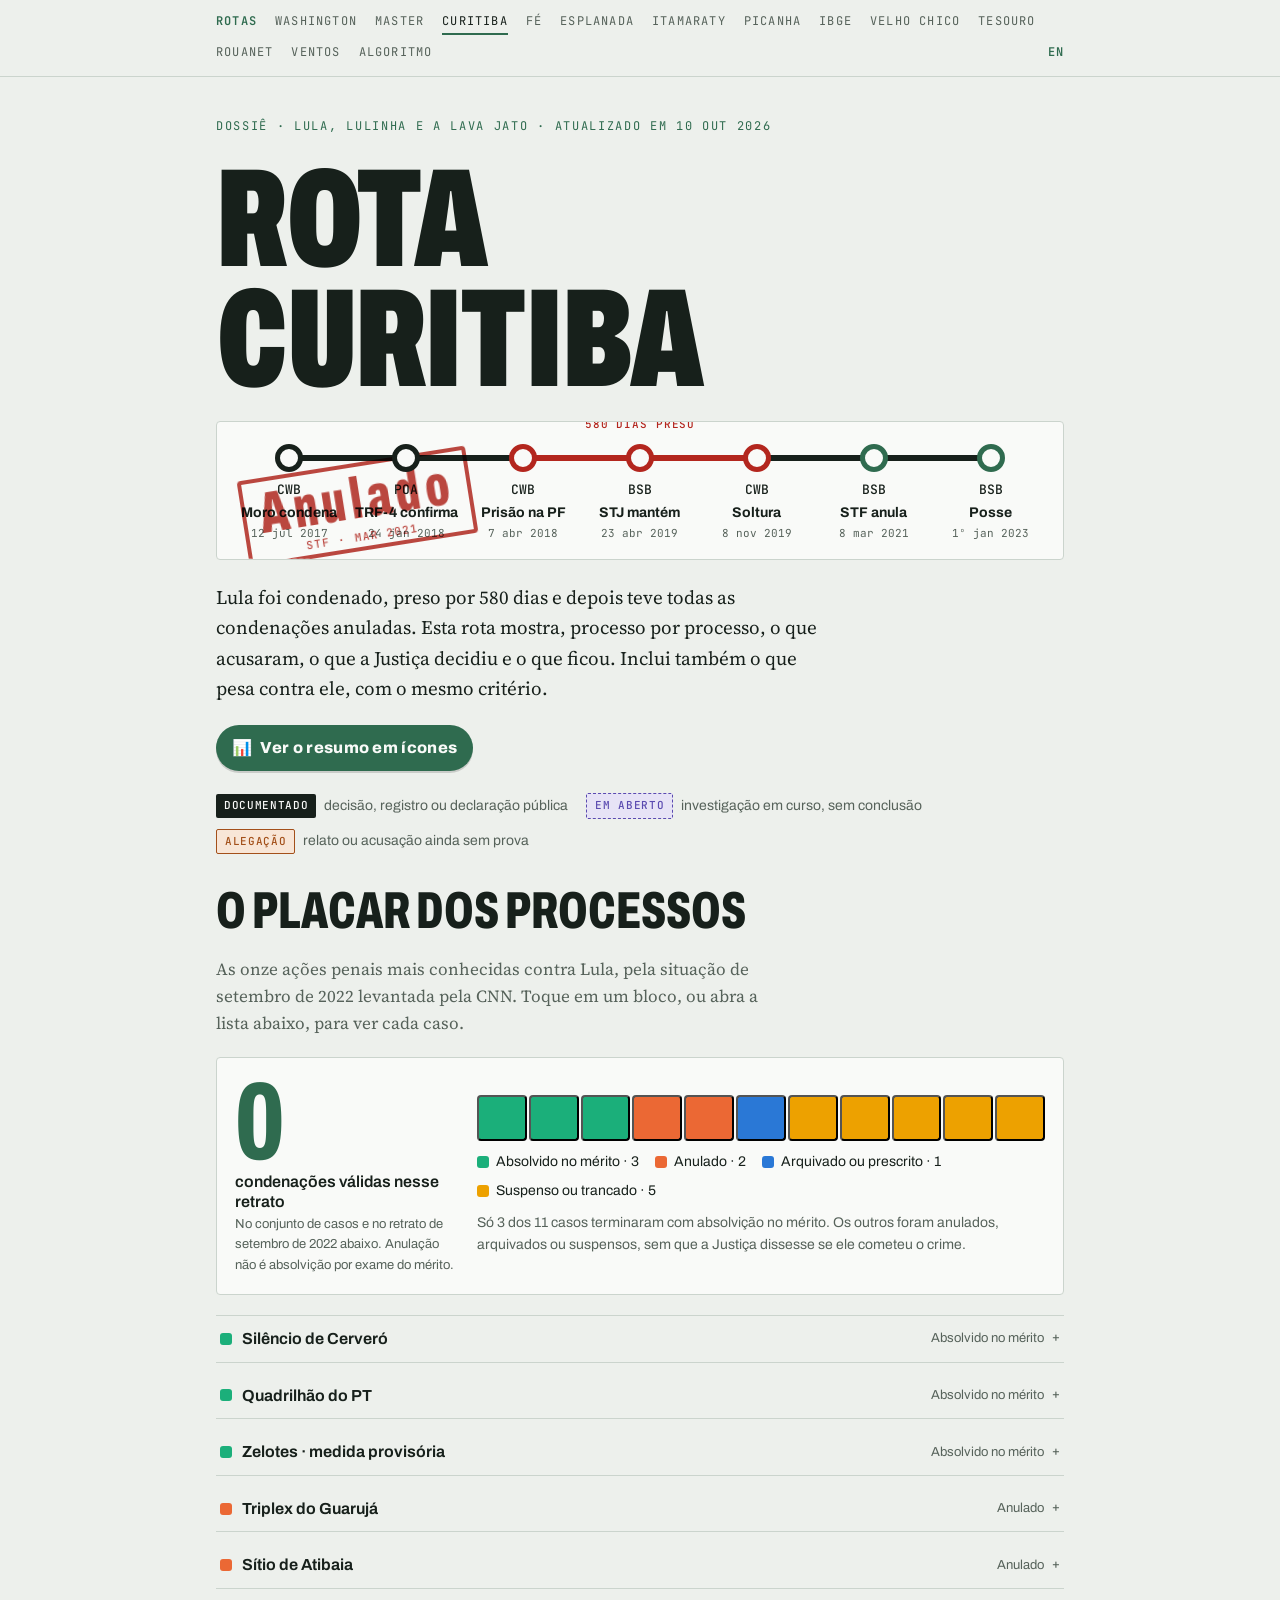
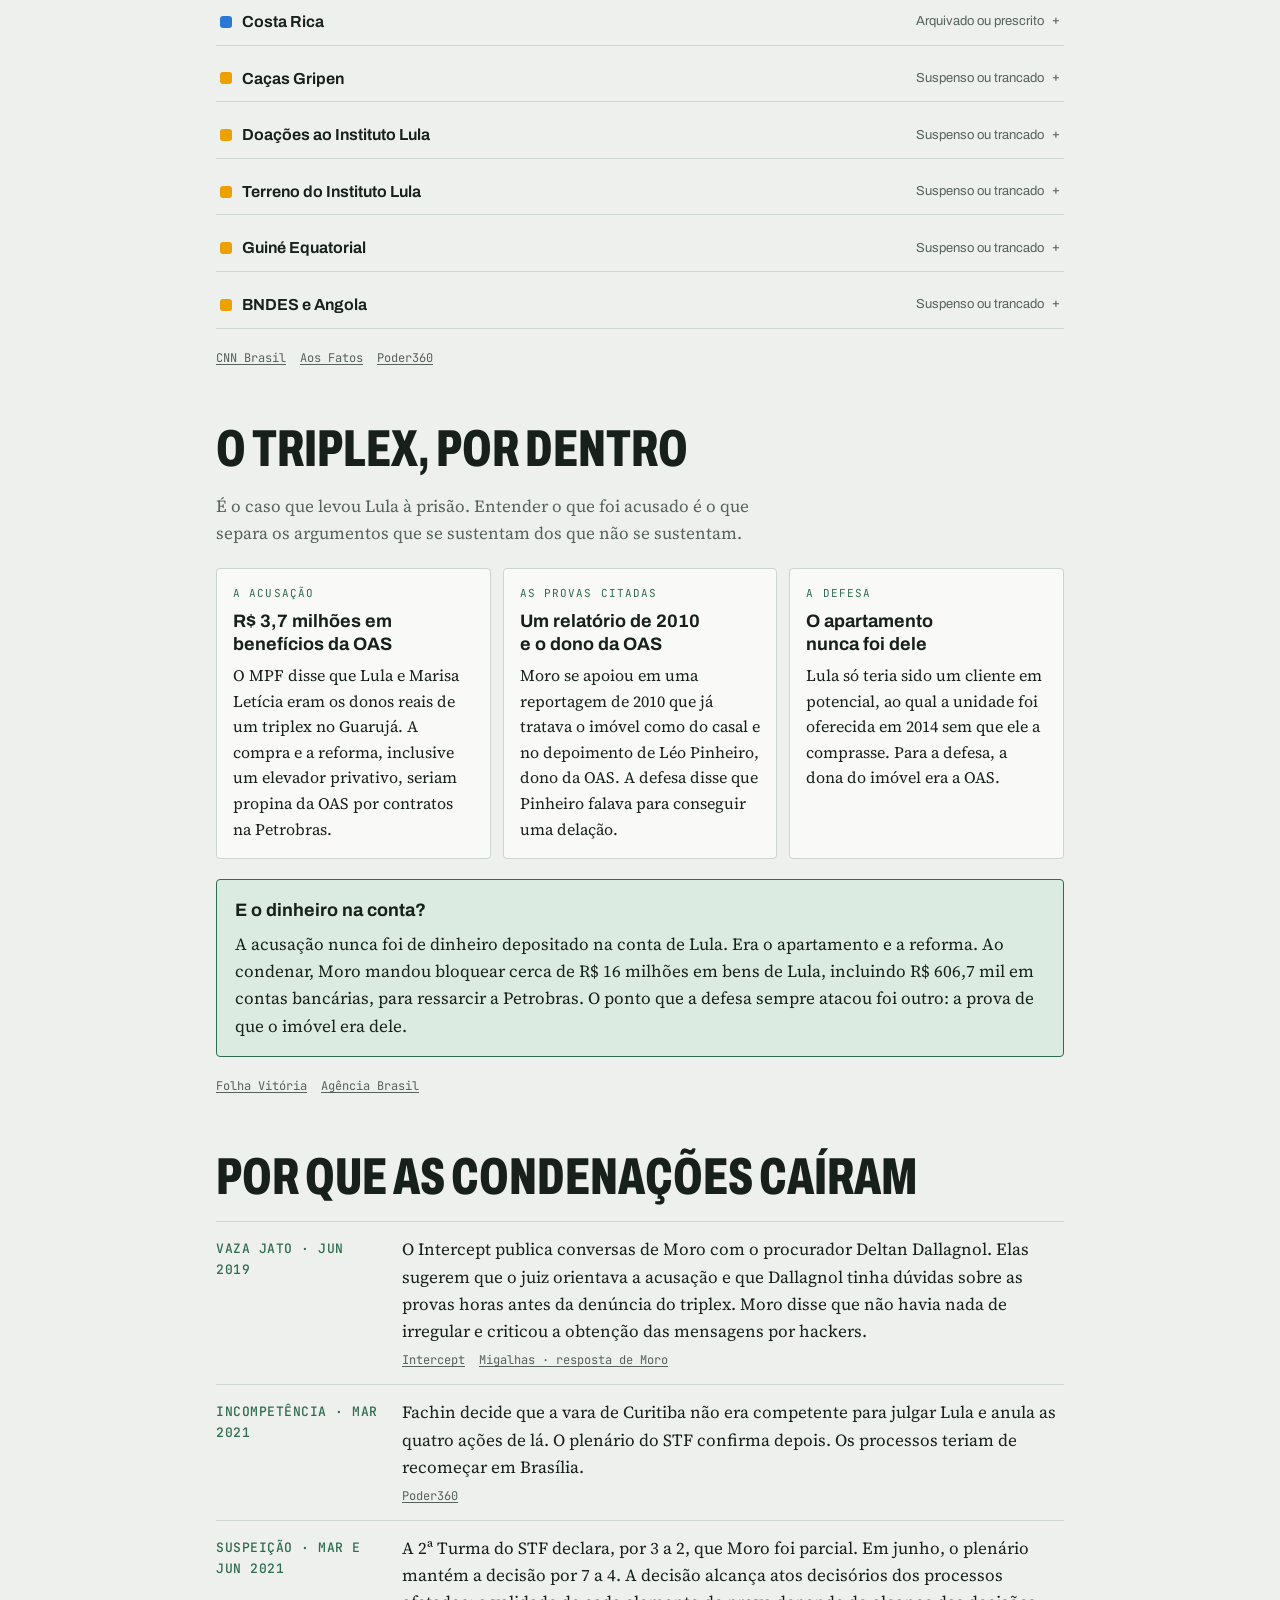
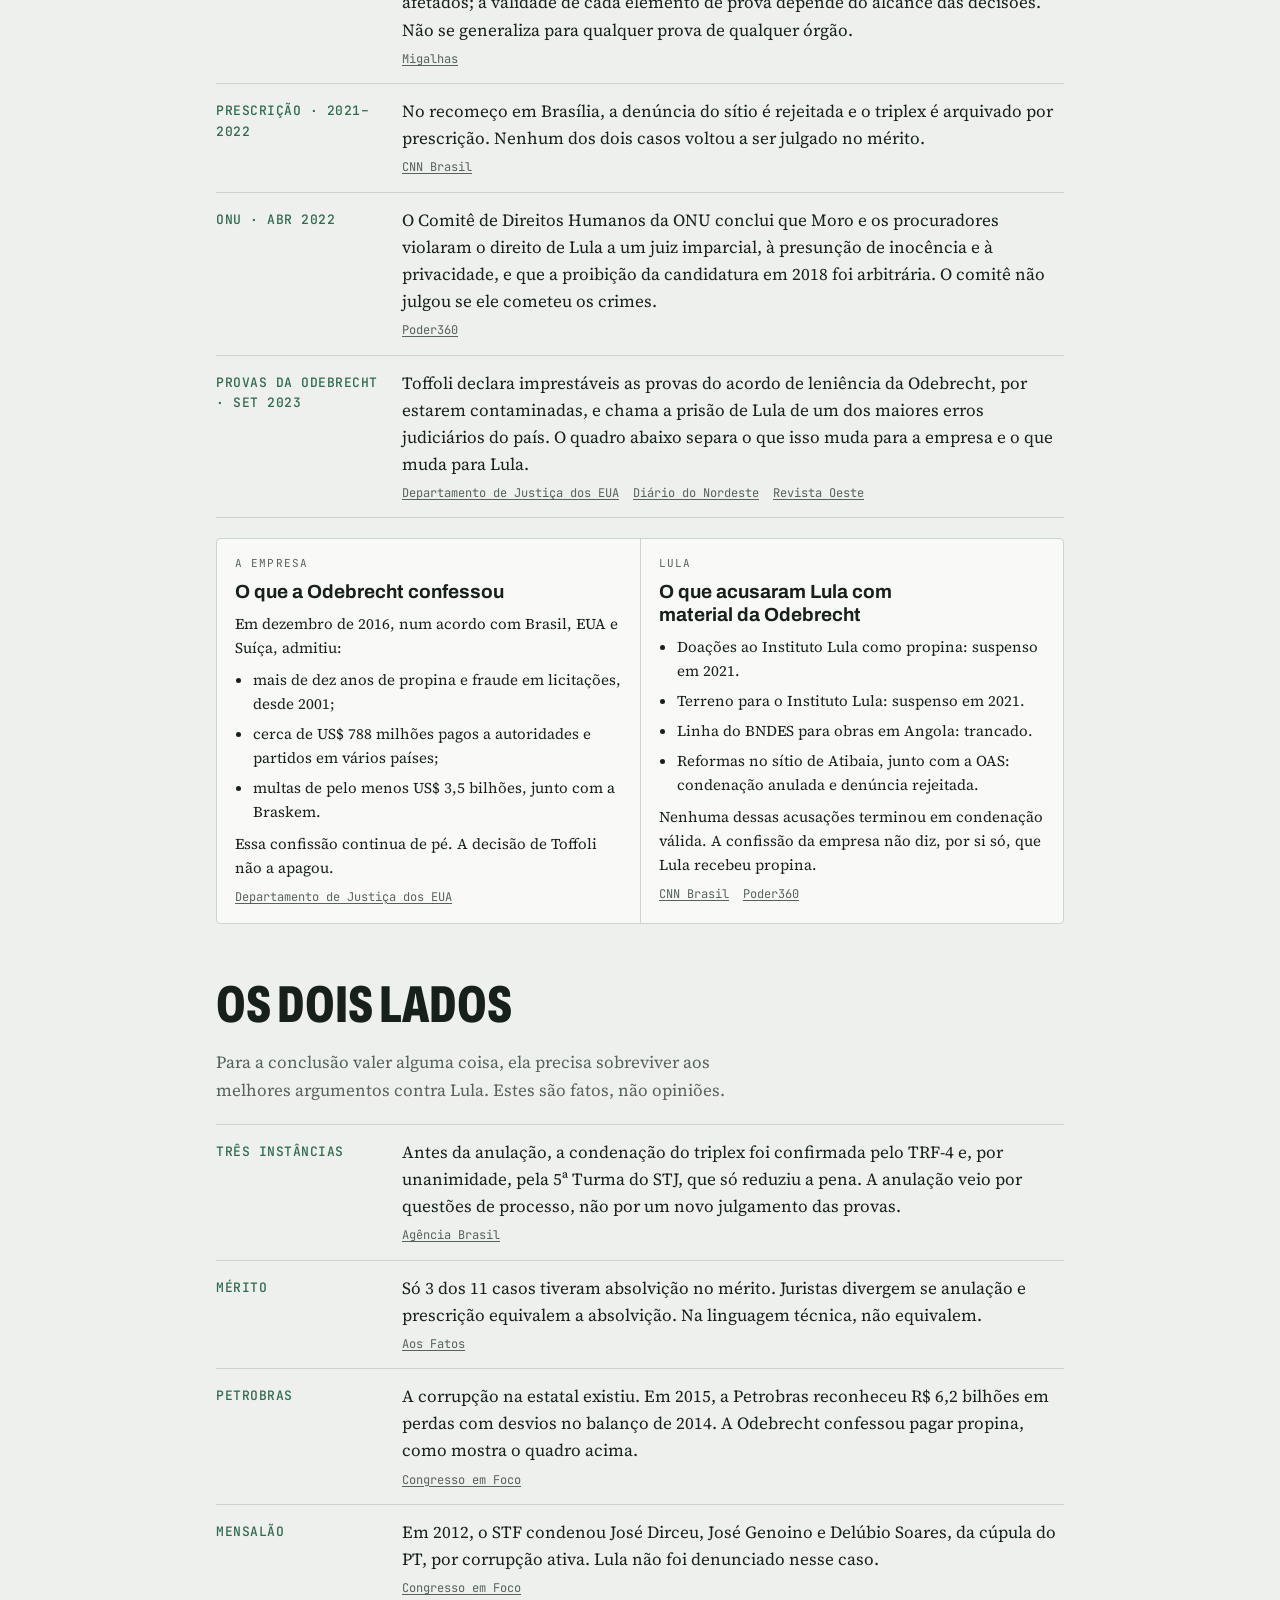
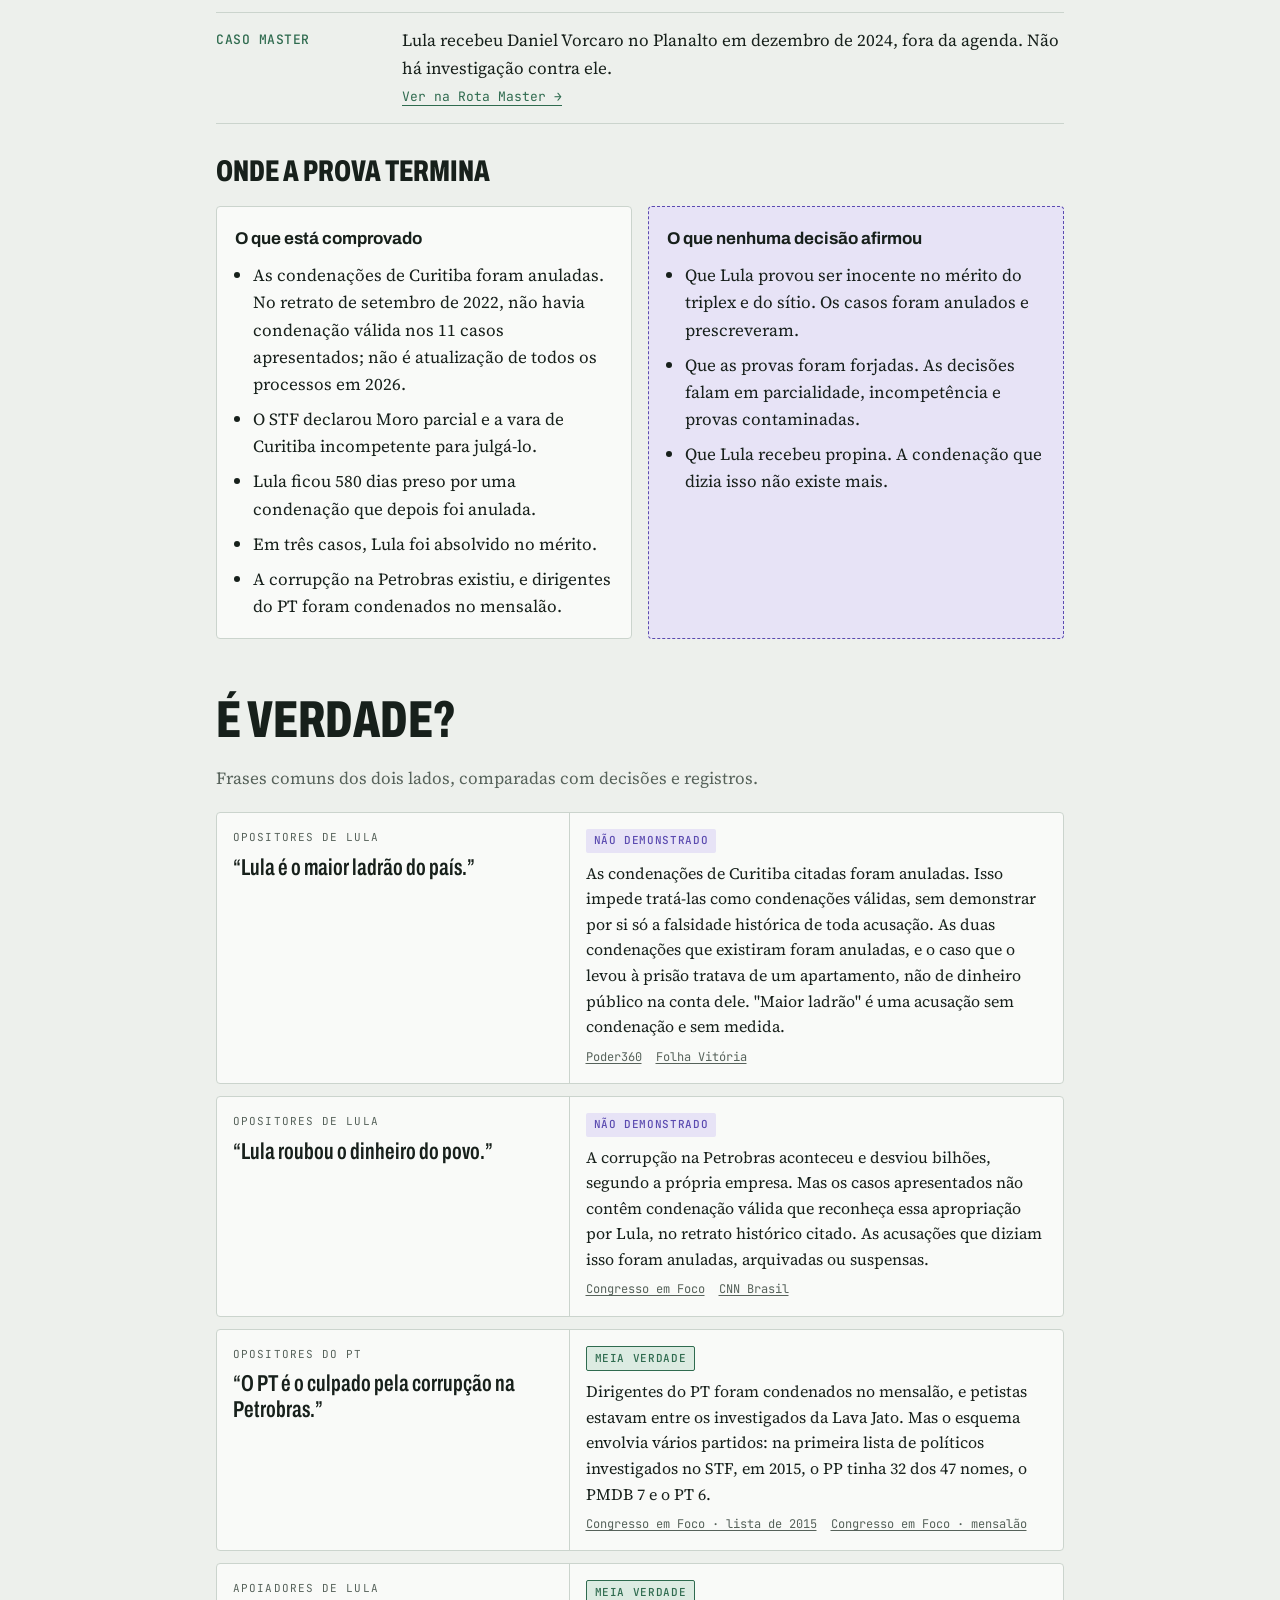
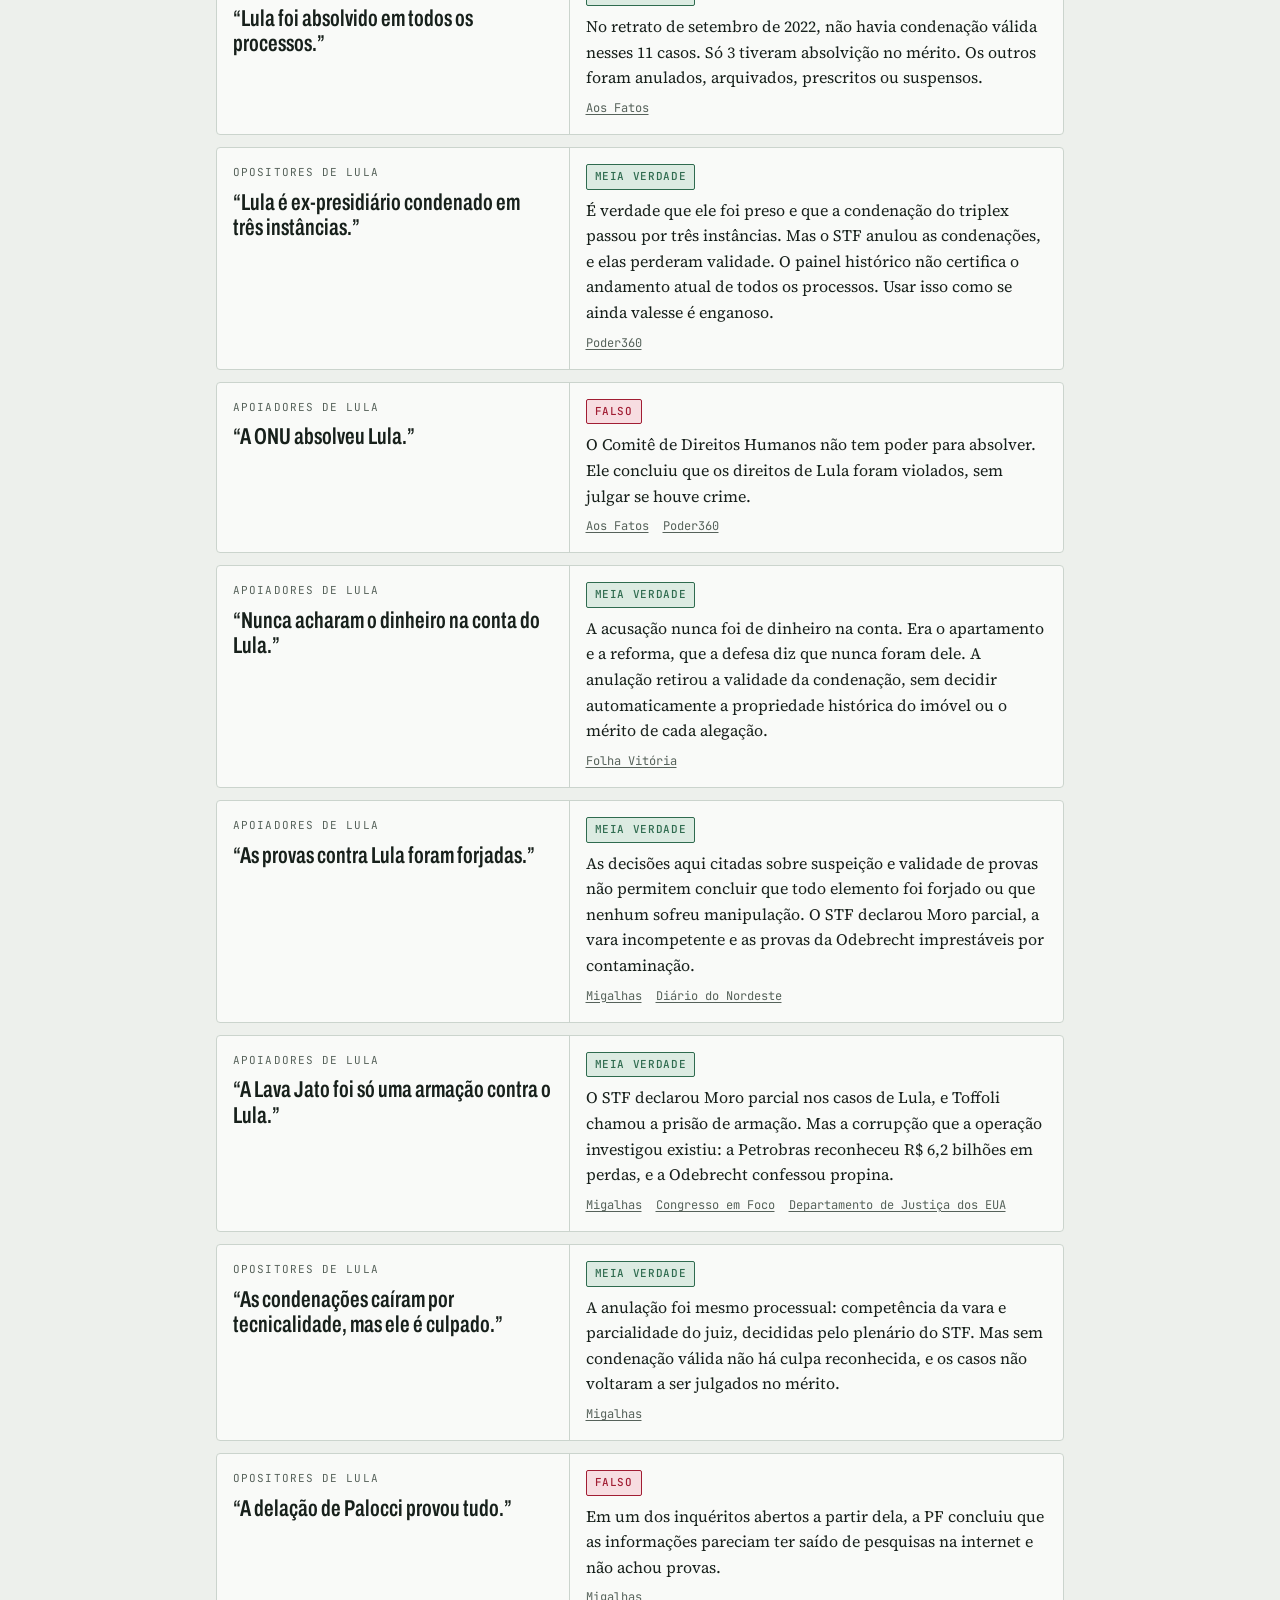
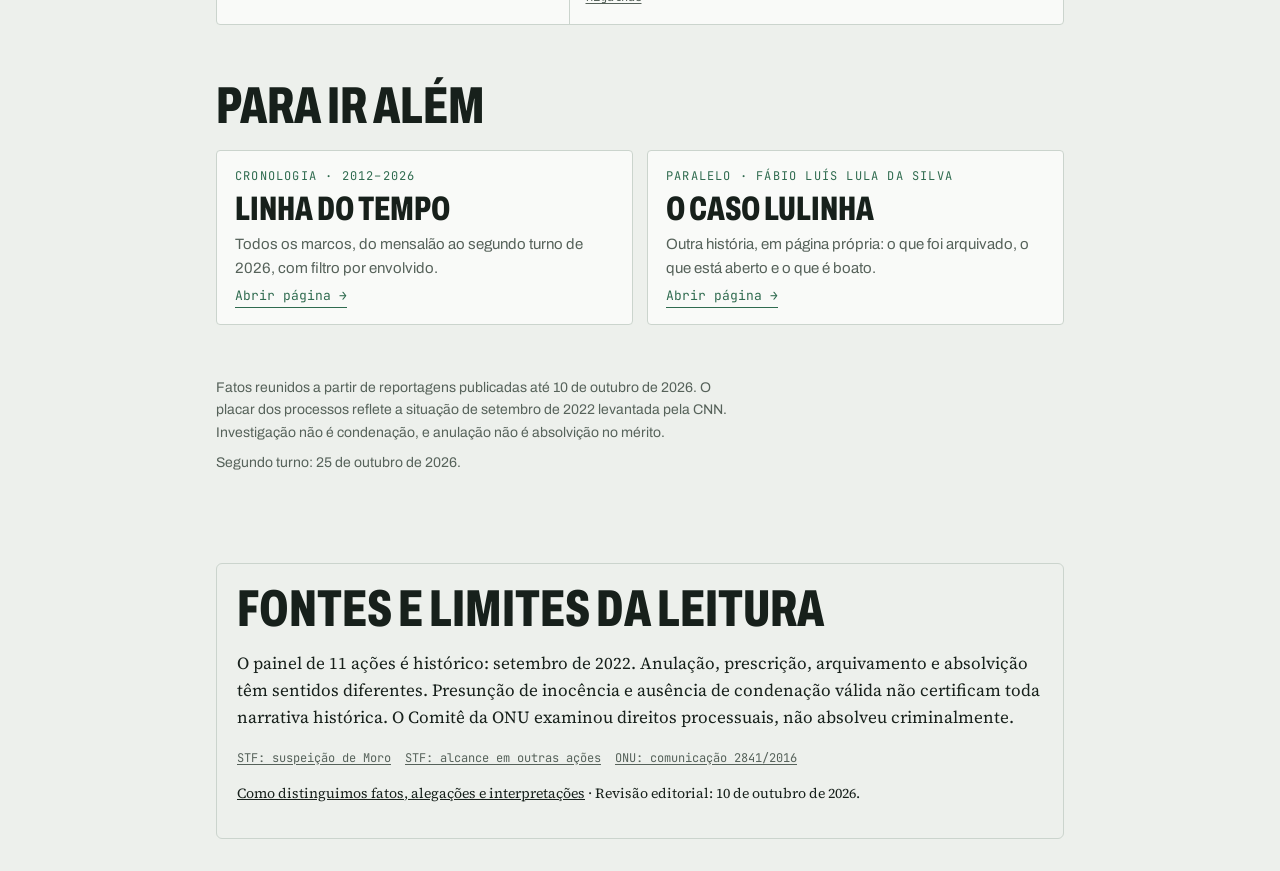
==== index.html @ c0e5c43b "Versão em inglês (en/) e botão EN/PT na barra das Rotas Tradução feita à mão de todas as páginas, em" ====
<!doctype html>
<html lang="pt-BR"><head><meta charset="utf-8"><meta name="viewport" content="width=device-width, initial-scale=1, viewport-fit=cover">
<style>:root{color-scheme:light;padding-top:env(safe-area-inset-top,0px);padding-bottom:env(safe-area-inset-bottom,0px)}img{max-width:100%}[hidden]{display:none!important}</style>
<title>Rota Curitiba</title>
<meta name="description" content="O que acusaram Lula e Lulinha, o que a Justiça decidiu e o que ficou, processo por processo, com fontes.">
<link rel="preconnect" href="https://fonts.googleapis.com">
<link rel="stylesheet" href="https://fonts.googleapis.com/css2?family=Archivo:wdth,wght@62..125,400..900&family=Source+Serif+4:opsz,wght@8..60,400;8..60,600&family=JetBrains+Mono:wght@400;500;600&display=swap">
<link rel="stylesheet" href="estilo.css">
<style>
:root{--c-lula:#c0392b;--c-lulinha:#a35a12;--c-lava:#1f5bb5;--c-stf:#7a2a3d;--c-pt:#56625a}
@media (prefers-color-scheme:dark){:root:not([data-theme="light"]){--c-lula:#f2796c;--c-lulinha:#e0a25a;--c-lava:#78a8f2;--c-stf:#e0899c;--c-pt:#9aa89f}}
:root[data-theme="dark"]{--c-lula:#f2796c;--c-lulinha:#e0a25a;--c-lava:#78a8f2;--c-stf:#e0899c;--c-pt:#9aa89f}

/* hero: the route as a transit line. Horizontal on wide screens, vertical on phones. */
.hero{padding-block:40px 24px;display:grid;gap:22px}
.routebox{position:relative;background:var(--paper);border:1px solid var(--line);border-radius:4px;padding:22px 14px 16px;overflow:hidden}
.metro{list-style:none;margin:0;padding:0;display:grid;grid-template-columns:repeat(7,minmax(0,1fr));gap:0}
.metro li{position:relative;display:grid;justify-items:center;text-align:center;gap:4px;padding-inline:4px}
.metro li::after{content:"";position:absolute;top:11px;left:50%;width:100%;height:6px;background:var(--ink);z-index:0}
.metro li:last-child::after{display:none}
.metro li.jail::after{background:var(--stamp)}
.metro .stn{width:28px;height:28px;border-radius:50%;background:var(--paper);border:5px solid var(--ink);position:relative;z-index:1}
.metro li.jail .stn,.metro li.free .stn{border-color:var(--stamp)}
.metro li.win .stn{border-color:var(--accent)}
.metro .code{font-family:var(--mono);font-size:13px;font-weight:500;margin-top:4px}
.metro .what{font-family:var(--ui);font-weight:700;font-size:14px;line-height:1.15}
.metro .when{font-family:var(--mono);font-size:11px;color:var(--muted)}
.metro .dur{display:none;font-family:var(--mono);font-size:11px;font-weight:500;letter-spacing:.08em;text-transform:uppercase;color:var(--stamp)}
.days{position:absolute;left:calc(100%/7*2.5);width:calc(100%/7*2);top:-6px;text-align:center;font-family:var(--mono);font-size:11px;font-weight:500;letter-spacing:.08em;color:var(--stamp);text-transform:uppercase}
.stamp{position:absolute;left:3%;top:30%;transform:rotate(-9deg);font-family:var(--display);font-stretch:62%;font-weight:800;font-size:clamp(30px,6.5vw,58px);letter-spacing:.08em;color:var(--stamp);border:4px solid var(--stamp);padding:0 14px;border-radius:4px;opacity:.85;pointer-events:none;mix-blend-mode:multiply;animation:stamp .45s 1s cubic-bezier(.2,1.6,.4,1) both;line-height:1.1}
.stamp small{display:block;font-family:var(--mono);font-size:11px;font-weight:500;letter-spacing:.1em;text-align:center;padding-bottom:4px}
@media (prefers-color-scheme:dark){:root:not([data-theme="light"]) .stamp{mix-blend-mode:normal}}
:root[data-theme="dark"] .stamp{mix-blend-mode:normal}
@keyframes stamp{from{transform:rotate(-9deg) scale(1.6)}to{transform:rotate(-9deg) scale(1)}}
@media (max-width:640px){
  .metro{grid-template-columns:1fr;gap:14px}
  .metro li{grid-template-columns:28px 1fr;justify-items:start;text-align:left;column-gap:14px;row-gap:0}
  .metro li .stn{grid-row:1/4}
  .metro li::after{top:28px;left:11px;width:6px;height:calc(100% + 14px - 28px)}
  .metro .code{margin-top:0}
  .days{display:none}
  .metro .dur{display:block;grid-column:2}
  .stamp{left:auto;right:6%;top:10%}
}

/* scoreboard */
.score{display:grid;grid-template-columns:minmax(0,220px) minmax(0,1fr);gap:22px;align-items:center;background:var(--paper);border:1px solid var(--line);border-radius:4px;padding:18px}
.zero{display:grid;gap:2px}
.zero b{font-family:var(--display);font-stretch:66%;font-weight:800;font-size:110px;line-height:.85;color:var(--accent)}
.zero span{font-family:var(--ui);font-weight:600;font-size:16px;line-height:1.25}
.zero small{font-family:var(--ui);color:var(--muted);font-size:13px}
.units{display:grid;gap:10px;min-width:0}
.units .row{display:flex;gap:2px;position:relative}
.unit{flex:1;height:46px;background:var(--o);border-radius:4px;cursor:pointer;outline:none;transition:opacity .2s}
.unit:focus-visible{outline:3px solid var(--ink);outline-offset:2px}
.units .row:hover .unit:not(:hover){opacity:.5}
.ulegend{display:flex;flex-wrap:wrap;gap:6px 16px;font-family:var(--ui);font-size:14px}
.ulegend span{display:inline-flex;align-items:center;gap:7px}
.ulegend i{width:12px;height:12px;border-radius:3px;background:var(--o)}
.utip{font-family:var(--ui);font-size:14px;min-height:42px;color:var(--muted);margin:0}
.utip b{color:var(--ink)}
@media (max-width:640px){.score{grid-template-columns:1fr}.zero b{font-size:90px}}

/* case list (collapsible) */
.case-d{border-bottom:1px solid var(--line)}
.case-d summary{list-style:none;cursor:pointer;display:grid;grid-template-columns:12px minmax(0,1fr) auto;gap:10px;align-items:center;padding:10px 4px;font-family:var(--ui)}
.case-d summary::-webkit-details-marker{display:none}
.case-d summary i{width:12px;height:12px;border-radius:3px;background:var(--o)}
.case-d summary b{font-weight:650;font-size:16px}
.case-d summary span{font-size:13px;color:var(--muted)}
.case-d summary span::after{content:" +";font-family:var(--mono)}
.case-d[open] summary span::after{content:" −"}
.case-d summary:focus-visible{outline:3px solid var(--accent);outline-offset:2px}
.case-d .case{margin-bottom:12px}
.cases{border-top:1px solid var(--line);gap:0}
.sub{font-family:var(--display);font-stretch:66%;font-weight:800;font-size:30px;text-transform:uppercase;margin:12px 0 0;line-height:1}
.par{display:grid;grid-template-columns:repeat(auto-fit,minmax(260px,1fr));gap:14px}

/* case table */
.cases{display:grid;gap:10px}
.case{background:var(--paper);border:1px solid var(--line);border-left:6px solid var(--o);border-radius:4px;display:grid;grid-template-columns:repeat(3,minmax(0,1fr));overflow:hidden}
.case>div{padding:14px 16px;display:grid;gap:6px;align-content:start;min-width:0}
.case>div+div{border-left:1px solid var(--line)}
.case .lab{font-family:var(--mono);font-size:10.5px;letter-spacing:.1em;text-transform:uppercase;color:var(--muted)}
.case h3{margin:0;font-size:18px;line-height:1.2}
.case p{margin:0;font-size:15px;line-height:1.5}
.case .out{display:inline-flex;align-items:center;gap:7px;font-family:var(--ui);font-weight:700;font-size:15px}
.case .out i{width:11px;height:11px;border-radius:3px;background:var(--o)}
@media (max-width:720px){.case{grid-template-columns:1fr}.case>div+div{border-left:0;border-top:1px solid var(--line)}}

/* triplex explainer */
.xp{display:grid;grid-template-columns:repeat(auto-fit,minmax(250px,1fr));gap:12px}
.xp article{background:var(--paper);border:1px solid var(--line);border-radius:4px;padding:16px;display:grid;gap:8px;align-content:start}
.xp .tag{font-family:var(--mono);font-size:11px;letter-spacing:.1em;text-transform:uppercase;color:var(--accent)}
.xp h3{margin:0;font-size:18px;line-height:1.25}
.xp p{margin:0;font-size:16px}
.callout{background:var(--accent-soft);border:1px solid var(--accent);border-radius:4px;padding:16px 18px;display:grid;gap:6px}
.callout h3{margin:0;font-size:18px}
.callout p{margin:0}

/* odebrecht x lula */
.split{display:grid;grid-template-columns:repeat(2,minmax(0,1fr));gap:0;background:var(--paper);border:1px solid var(--line);border-radius:4px;overflow:hidden}
.split>div{padding:16px 18px;display:grid;gap:8px;align-content:start;min-width:0}
.split>div+div{border-left:1px solid var(--line)}
.split .tag{font-family:var(--mono);font-size:11px;letter-spacing:.1em;text-transform:uppercase;color:var(--muted)}
.split h3{margin:0;font-size:19px;line-height:1.2}
.split ul{margin:0;padding-left:18px;display:grid;gap:6px;font-size:15px}
.split p{margin:0;font-size:15px}
@media (max-width:640px){.split{grid-template-columns:1fr}.split>div+div{border-left:0;border-top:1px solid var(--line)}}

/* why it fell */
.steps{display:grid;border-top:1px solid var(--line)}
.steps .row{display:grid;grid-template-columns:170px 1fr;gap:16px;padding-block:14px;border-bottom:1px solid var(--line)}
.steps strong{font-family:var(--mono);font-size:13px;font-weight:500;letter-spacing:.04em;text-transform:uppercase;color:var(--accent);padding-top:3px}
.steps p{margin:0}
.steps .src{margin-top:6px}
@media (max-width:620px){.steps .row{grid-template-columns:1fr;gap:4px}}

/* parallel page + filters */
.par a{text-decoration:none;color:var(--ink);background:var(--paper);border:1px solid var(--line);border-radius:4px;padding:16px 18px;display:grid;gap:6px;transition:border-color .2s,transform .2s}
.par a:hover{border-color:var(--accent);transform:translateY(-2px)}
.par a:focus-visible{outline:3px solid var(--accent);outline-offset:2px}
.par .n{font-family:var(--mono);font-size:12px;letter-spacing:.1em;text-transform:uppercase;color:var(--accent)}
.par strong{font-family:var(--display);font-stretch:66%;font-weight:800;font-size:34px;line-height:1;text-transform:uppercase}
.par .d{font-family:var(--ui);font-size:15px;color:var(--muted)}

/* myths */
.myths{display:grid;gap:12px}
.myth{background:var(--paper);border:1px solid var(--line);border-radius:4px;display:grid;grid-template-columns:minmax(0,1fr) minmax(0,1.4fr);overflow:hidden}
.myth .say{padding:16px;border-right:1px solid var(--line);display:grid;gap:8px;align-content:start}
.myth .say q{font-family:var(--display);font-stretch:66%;font-weight:600;font-size:23px;line-height:1.1;quotes:"“" "”"}
.myth .say small{font-family:var(--mono);font-size:11px;letter-spacing:.1em;text-transform:uppercase;color:var(--muted)}
.myth .is{padding:16px;display:grid;gap:8px;align-content:start}
.myth .is p{margin:0;font-size:16px}
@media (max-width:640px){.myth{grid-template-columns:1fr}.myth .say{border-right:0;border-bottom:1px solid var(--line)}}
</style>
<style>.ev.unproven{background:var(--open-soft);color:var(--open)}</style>
</head><body>


<style>/* barra comum das Rotas */.rotas-bar .rb-lang{margin-left:auto;color:var(--accent);font-weight:600}.rotas-bar{border-bottom:1px solid var(--line);background:var(--bg);font-family:var(--mono);font-size:12px;letter-spacing:.1em;text-transform:uppercase}.rotas-bar>div{max-width:880px;margin:0 auto;padding:10px 16px;display:flex;flex-wrap:wrap;align-items:center;gap:6px 18px}.rotas-bar a{color:var(--muted);text-decoration:none;padding-block:2px;border-bottom:2px solid transparent}.rotas-bar a:hover{color:var(--ink)}.rotas-bar a[aria-current]{color:var(--ink);border-bottom-color:var(--accent)}.rotas-bar .rb-home{color:var(--accent);font-weight:600}.rv-btn{display:inline-flex;align-items:center;gap:8px;justify-self:start;font-family:var(--ui,system-ui);font-weight:800;font-size:16px;letter-spacing:.02em;text-decoration:none;color:var(--paper,#fff);background:var(--accent);padding:10px 16px;border-radius:999px;box-shadow:0 2px 0 rgba(0,0,0,.15)}.rv-btn:hover{filter:brightness(1.08)}.rv-btn:focus-visible{outline:3px solid var(--ink);outline-offset:2px}.rotas-bar a:focus-visible{outline:3px solid var(--accent);outline-offset:2px}</style><style>/* padrão das Rotas: formato detalhado */body{font-size:17px;line-height:1.6}h1{font-family:var(--display);font-stretch:62%;font-weight:900;font-size:clamp(60px,15vw,140px);line-height:.86;text-transform:uppercase;overflow-wrap:anywhere}h2{font-family:var(--display);font-stretch:66%;font-weight:800;font-size:clamp(34px,7vw,52px);line-height:.95;text-transform:uppercase}</style><nav class="rotas-bar" aria-label="Rotas"><div><a class="rb-home" href="https://fcarvalhodev.github.io/rotas/">Rotas</a><a href="https://fcarvalhodev.github.io/rota-washington/">Washington</a><a href="https://fcarvalhodev.github.io/rota-master/">Master</a><a href="https://fcarvalhodev.github.io/rota-curitiba/" aria-current="page">Curitiba</a><a href="https://fcarvalhodev.github.io/rota-da-fe/">Fé</a><a href="https://fcarvalhodev.github.io/rota-esplanada/">Esplanada</a><a href="https://fcarvalhodev.github.io/rota-itamaraty/">Itamaraty</a><a href="https://fcarvalhodev.github.io/rota-da-picanha/">Picanha</a><a href="https://fcarvalhodev.github.io/rota-do-ibge/">IBGE</a><a href="https://fcarvalhodev.github.io/rota-velho-chico/">Velho Chico</a><a href="https://fcarvalhodev.github.io/rota-do-tesouro/">Tesouro</a><a href="https://fcarvalhodev.github.io/rota-rouanet/">Rouanet</a><a href="https://fcarvalhodev.github.io/rota-dos-ventos/">Ventos</a><a href="https://fcarvalhodev.github.io/rota-do-algoritmo/">Algoritmo</a><a class="rb-lang" href="en/" hreflang="en" lang="en">EN</a></div></nav>
<header class="wrap hero">
  <div class="kicker">Dossiê · Lula, Lulinha e a Lava Jato · atualizado em 10 out 2026</div>
  <h1>Rota<br>Curitiba</h1>
  <div class="routebox" aria-label="A rota de Lula na Lava Jato">
    <span class="days" aria-hidden="true">580 dias preso</span>
    <ol class="metro">
      <li><span class="stn"></span><span class="code">CWB</span><span class="what">Moro condena</span><span class="when">12 jul 2017</span></li>
      <li><span class="stn"></span><span class="code">POA</span><span class="what">TRF-4 confirma</span><span class="when">24 jan 2018</span></li>
      <li class="jail"><span class="stn"></span><span class="code">CWB</span><span class="what">Prisão na PF</span><span class="when">7 abr 2018</span><span class="dur">580 dias preso</span></li>
      <li class="jail"><span class="stn"></span><span class="code">BSB</span><span class="what">STJ mantém</span><span class="when">23 abr 2019</span></li>
      <li class="free"><span class="stn"></span><span class="code">CWB</span><span class="what">Soltura</span><span class="when">8 nov 2019</span></li>
      <li class="win"><span class="stn"></span><span class="code">BSB</span><span class="what">STF anula</span><span class="when">8 mar 2021</span></li>
      <li class="win"><span class="stn"></span><span class="code">BSB</span><span class="what">Posse</span><span class="when">1º jan 2023</span></li>
    </ol>
    <div class="stamp" aria-hidden="true">Anulado<small>STF · MAR 2021</small></div>
  </div>
  <p class="lede">Lula foi condenado, preso por 580 dias e depois teve todas as condenações anuladas. Esta rota mostra, processo por processo, o que acusaram, o que a Justiça decidiu e o que ficou. Inclui também o que pesa contra ele, com o mesmo critério.</p>
  <a class="rv-btn" href="visual.html"><span aria-hidden="true">📊</span> Ver o resumo em ícones</a>
  <div class="legend">
    <span><b class="ev doc">Documentado</b> decisão, registro ou declaração pública</span>
    <span><b class="ev open">Em aberto</b> investigação em curso, sem conclusão</span>
    <span><b class="ev alleg">Alegação</b> relato ou acusação ainda sem prova</span>
  </div>
</header>

<main class="wrap">
  <section class="sec" aria-labelledby="h-score" style="padding-top:8px">
    <h2 id="h-score">O placar dos processos</h2>
    <p class="sec-intro">As onze ações penais mais conhecidas contra Lula, pela situação de setembro de 2022 levantada pela CNN. Toque em um bloco, ou abra a lista abaixo, para ver cada caso.</p>
    <div class="score">
      <div class="zero"><b class="num">0</b><span>condenações válidas nesse retrato</span><small>No conjunto de casos e no retrato de setembro de 2022 abaixo. Anulação não é absolvição por exame do mérito.</small></div>
      <div class="units">
        <div class="row" id="units" role="list" aria-label="Onze processos por desfecho"></div>
        <div class="ulegend" id="ulegend"></div>
        <p class="utip" id="utip" aria-live="polite">Só 3 dos 11 casos terminaram com absolvição no mérito. Os outros foram anulados, arquivados ou suspensos, sem que a Justiça dissesse se ele cometeu o crime.</p>
      </div>
    </div>
    <div class="cases" id="cases"></div>
    <div class="src"><a href="https://www.cnnbrasil.com.br/politica/fatos-primeiro-livre-para-disputar-a-eleicao-lula-nao-foi-inocentado-de-todas-as-acusacoes/" target="_blank" rel="noopener">CNN Brasil</a><a href="https://www.aosfatos.org/noticias/o-que-e-falso-e-o-que-e-fato-em-declaracoes-de-lula-sobre-absolvicoes-na-onu-e-na-justica/" target="_blank" rel="noopener">Aos Fatos</a><a href="https://www.poder360.com.br/justica/lula-diz-que-foi-absolvido-mas-segue-com-problemas-na-justica/" target="_blank" rel="noopener">Poder360</a></div>
  </section>


  <section class="sec" aria-labelledby="h-tx">
    <h2 id="h-tx">O triplex, por dentro</h2>
    <p class="sec-intro">É o caso que levou Lula à prisão. Entender o que foi acusado é o que separa os argumentos que se sustentam dos que não se sustentam.</p>
    <div class="xp">
      <article><span class="tag">A acusação</span><h3>R$ 3,7 milhões em benefícios da OAS</h3><p>O MPF disse que Lula e Marisa Letícia eram os donos reais de um triplex no Guarujá. A compra e a reforma, inclusive um elevador privativo, seriam propina da OAS por contratos na Petrobras.</p></article>
      <article><span class="tag">As provas citadas</span><h3>Um relatório de 2010 e o dono da OAS</h3><p>Moro se apoiou em uma reportagem de 2010 que já tratava o imóvel como do casal e no depoimento de Léo Pinheiro, dono da OAS. A defesa disse que Pinheiro falava para conseguir uma delação.</p></article>
      <article><span class="tag">A defesa</span><h3>O apartamento nunca foi dele</h3><p>Lula só teria sido um cliente em potencial, ao qual a unidade foi oferecida em 2014 sem que ele a comprasse. Para a defesa, a dona do imóvel era a OAS.</p></article>
    </div>
    <div class="callout">
      <h3>E o dinheiro na conta?</h3>
      <p>A acusação nunca foi de dinheiro depositado na conta de Lula. Era o apartamento e a reforma. Ao condenar, Moro mandou bloquear cerca de R$ 16 milhões em bens de Lula, incluindo R$ 606,7 mil em contas bancárias, para ressarcir a Petrobras. O ponto que a defesa sempre atacou foi outro: a prova de que o imóvel era dele.</p>
    </div>
    <div class="src"><a href="https://www.folhavitoria.com.br/politica/entenda-o-caso-triplex-em-que-lula-foi-condenado/" target="_blank" rel="noopener">Folha Vitória</a><a href="https://agenciabrasil.ebc.com.br/justica/noticia/2019-04/maioria-do-stj-decide-reduzir-pena-do-ex-presidente-lula" target="_blank" rel="noopener">Agência Brasil</a></div>
  </section>

  <section class="sec" aria-labelledby="h-fell">
    <h2 id="h-fell">Por que as condenações caíram</h2>
    <div class="steps">
      <div class="row"><strong>Vaza Jato · jun 2019</strong><div><p>O Intercept publica conversas de Moro com o procurador Deltan Dallagnol. Elas sugerem que o juiz orientava a acusação e que Dallagnol tinha dúvidas sobre as provas horas antes da denúncia do triplex. Moro disse que não havia nada de irregular e criticou a obtenção das mensagens por hackers.</p><div class="src"><a href="https://www.intercept.com.br/?p=286347" target="_blank" rel="noopener">Intercept</a><a href="https://www.migalhas.com.br/Quentes/17,MI304061,91041-Nao+tem+nada+ali+diz+Moro+sobre+vazamento+de+mensagens" target="_blank" rel="noopener">Migalhas · resposta de Moro</a></div></div></div>
      <div class="row"><strong>Incompetência · mar 2021</strong><div><p>Fachin decide que a vara de Curitiba não era competente para julgar Lula e anula as quatro ações de lá. O plenário do STF confirma depois. Os processos teriam de recomeçar em Brasília.</p><div class="src"><a href="https://www.poder360.com.br/governo/da-prisao-ao-planalto-lula-era-preso-ha-exatos-5-anos" target="_blank" rel="noopener">Poder360</a></div></div></div>
      <div class="row"><strong>Suspeição · mar e jun 2021</strong><div><p>A 2ª Turma do STF declara, por 3 a 2, que Moro foi parcial. Em junho, o plenário mantém a decisão por 7 a 4. A decisão alcança atos decisórios dos processos afetados; a validade de cada elemento de prova depende do alcance das decisões. Não se generaliza para qualquer prova de qualquer órgão.</p><div class="src"><a href="https://www.migalhas.com.br/quentes/347494/stf-moro-foi-parcial-ao-condenar-lula" target="_blank" rel="noopener">Migalhas</a></div></div></div>
      <div class="row"><strong>Prescrição · 2021–2022</strong><div><p>No recomeço em Brasília, a denúncia do sítio é rejeitada e o triplex é arquivado por prescrição. Nenhum dos dois casos voltou a ser julgado no mérito.</p><div class="src"><a href="https://www.cnnbrasil.com.br/politica/fatos-primeiro-livre-para-disputar-a-eleicao-lula-nao-foi-inocentado-de-todas-as-acusacoes/" target="_blank" rel="noopener">CNN Brasil</a></div></div></div>
      <div class="row"><strong>ONU · abr 2022</strong><div><p>O Comitê de Direitos Humanos da ONU conclui que Moro e os procuradores violaram o direito de Lula a um juiz imparcial, à presunção de inocência e à privacidade, e que a proibição da candidatura em 2018 foi arbitrária. O comitê não julgou se ele cometeu os crimes.</p><div class="src"><a href="https://www.poder360.com.br/justica/onu-conclui-que-moro-foi-parcial-no-julgamento-de-lula/" target="_blank" rel="noopener">Poder360</a></div></div></div>
      <div class="row"><strong>Provas da Odebrecht · set 2023</strong><div><p>Toffoli declara imprestáveis as provas do acordo de leniência da Odebrecht, por estarem contaminadas, e chama a prisão de Lula de um dos maiores erros judiciários do país. O quadro abaixo separa o que isso muda para a empresa e o que muda para Lula.</p><div class="src"><a href="https://www.justice.gov/opa/pr/odebrecht-and-braskem-plead-guilty-and-agree-pay-least-35-billion-global-penalties-resolve" target="_blank" rel="noopener">Departamento de Justiça dos EUA</a><a href="https://diariodonordeste.verdesmares.com.br/pontopoder/toffoli-anula-provas-da-odebrecht-e-diz-que-prisao-de-lula-na-lava-jato-foi-armacao-1.3414327" target="_blank" rel="noopener">Diário do Nordeste</a><a href="https://www.revistaoeste.com/politica/odebrecht-confessou-crimes-que-foram-anulados-por-toffoli/" target="_blank" rel="noopener">Revista Oeste</a></div></div></div>
    </div>
    <div class="split" aria-label="O que é da Odebrecht e o que é de Lula">
      <div><span class="tag">A empresa</span><h3>O que a Odebrecht confessou</h3>
        <p>Em dezembro de 2016, num acordo com Brasil, EUA e Suíça, admitiu:</p>
        <ul><li>mais de dez anos de propina e fraude em licitações, desde 2001;</li><li>cerca de US$ 788 milhões pagos a autoridades e partidos em vários países;</li><li>multas de pelo menos US$ 3,5 bilhões, junto com a Braskem.</li></ul>
        <p>Essa confissão continua de pé. A decisão de Toffoli não a apagou.</p>
        <div class="src"><a href="https://www.justice.gov/opa/pr/odebrecht-and-braskem-plead-guilty-and-agree-pay-least-35-billion-global-penalties-resolve" target="_blank" rel="noopener">Departamento de Justiça dos EUA</a></div></div>
      <div><span class="tag">Lula</span><h3>O que acusaram Lula com material da Odebrecht</h3>
        <ul><li>Doações ao Instituto Lula como propina: suspenso em 2021.</li><li>Terreno para o Instituto Lula: suspenso em 2021.</li><li>Linha do BNDES para obras em Angola: trancado.</li><li>Reformas no sítio de Atibaia, junto com a OAS: condenação anulada e denúncia rejeitada.</li></ul>
        <p>Nenhuma dessas acusações terminou em condenação válida. A confissão da empresa não diz, por si só, que Lula recebeu propina.</p>
        <div class="src"><a href="https://www.cnnbrasil.com.br/politica/fatos-primeiro-livre-para-disputar-a-eleicao-lula-nao-foi-inocentado-de-todas-as-acusacoes/" target="_blank" rel="noopener">CNN Brasil</a><a href="https://www.poder360.com.br/justica/lula-diz-que-foi-absolvido-mas-segue-com-problemas-na-justica/" target="_blank" rel="noopener">Poder360</a></div></div>
    </div>
  </section>


  <section class="sec" aria-labelledby="h-against">
    <h2 id="h-against">Os dois lados</h2>
    <p class="sec-intro">Para a conclusão valer alguma coisa, ela precisa sobreviver aos melhores argumentos contra Lula. Estes são fatos, não opiniões.</p>
    <div class="steps">
      <div class="row"><strong>Três instâncias</strong><div><p>Antes da anulação, a condenação do triplex foi confirmada pelo TRF-4 e, por unanimidade, pela 5ª Turma do STJ, que só reduziu a pena. A anulação veio por questões de processo, não por um novo julgamento das provas.</p><div class="src"><a href="https://agenciabrasil.ebc.com.br/justica/noticia/2019-04/maioria-do-stj-decide-reduzir-pena-do-ex-presidente-lula" target="_blank" rel="noopener">Agência Brasil</a></div></div></div>
      <div class="row"><strong>Mérito</strong><div><p>Só 3 dos 11 casos tiveram absolvição no mérito. Juristas divergem se anulação e prescrição equivalem a absolvição. Na linguagem técnica, não equivalem.</p><div class="src"><a href="https://www.aosfatos.org/noticias/o-que-e-falso-e-o-que-e-fato-em-declaracoes-de-lula-sobre-absolvicoes-na-onu-e-na-justica/" target="_blank" rel="noopener">Aos Fatos</a></div></div></div>
      <div class="row"><strong>Petrobras</strong><div><p>A corrupção na estatal existiu. Em 2015, a Petrobras reconheceu R$ 6,2 bilhões em perdas com desvios no balanço de 2014. A Odebrecht confessou pagar propina, como mostra o quadro acima.</p><div class="src"><a href="https://www.congressoemfoco.com.br/noticias/petrobras-perde-r-62-bilhoes-com-corrupcao/" target="_blank" rel="noopener">Congresso em Foco</a></div></div></div>
      <div class="row"><strong>Mensalão</strong><div><p>Em 2012, o STF condenou José Dirceu, José Genoino e Delúbio Soares, da cúpula do PT, por corrupção ativa. Lula não foi denunciado nesse caso.</p><div class="src"><a href="https://www.congressoemfoco.com.br/noticia/67766/stf-dirceu-genoino-e-delubio-condenados-por-corrupcao" target="_blank" rel="noopener">Congresso em Foco</a></div></div></div>
      <div class="row"><strong>Caso Master</strong><div><p>Lula recebeu Daniel Vorcaro no Planalto em dezembro de 2024, fora da agenda. Não há investigação contra ele.</p><a class="more" href="https://fcarvalhodev.github.io/rota-master/">Ver na Rota Master →</a></div></div>
    </div>
    <h3 class="sub">Onde a prova termina</h3>
    <div class="verdict">
      <div class="col yes">
        <h3>O que está comprovado</h3>
        <ul>
          <li>As condenações de Curitiba foram anuladas. No retrato de setembro de 2022, não havia condenação válida nos 11 casos apresentados; não é atualização de todos os processos em 2026.</li>
          <li>O STF declarou Moro parcial e a vara de Curitiba incompetente para julgá-lo.</li>
          <li>Lula ficou 580 dias preso por uma condenação que depois foi anulada.</li>
          <li>Em três casos, Lula foi absolvido no mérito.</li>
          <li>A corrupção na Petrobras existiu, e dirigentes do PT foram condenados no mensalão.</li>
        </ul>
      </div>
      <div class="col not">
        <h3>O que nenhuma decisão afirmou</h3>
        <ul>
          <li>Que Lula provou ser inocente no mérito do triplex e do sítio. Os casos foram anulados e prescreveram.</li>
          <li>Que as provas foram forjadas. As decisões falam em parcialidade, incompetência e provas contaminadas.</li>
          <li>Que Lula recebeu propina. A condenação que dizia isso não existe mais.</li>
        </ul>
      </div>
    </div>
  </section>

  <section class="sec" aria-labelledby="h-myth">
    <h2 id="h-myth">É verdade?</h2>
    <p class="sec-intro">Frases comuns dos dois lados, comparadas com decisões e registros.</p>
    <div class="myths" id="myths"></div>
  </section>

  <section class="sec" aria-labelledby="h-more">
    <h2 id="h-more">Para ir além</h2>
    <div class="par">
      <a href="linha-do-tempo.html"><span class="n">Cronologia · 2012–2026</span><strong>Linha do tempo</strong><span class="d">Todos os marcos, do mensalão ao segundo turno de 2026, com filtro por envolvido.</span><span class="more">Abrir página →</span></a>
      <a href="lulinha.html"><span class="n">Paralelo · Fábio Luís Lula da Silva</span><strong>O caso Lulinha</strong><span class="d">Outra história, em página própria: o que foi arquivado, o que está aberto e o que é boato.</span><span class="more">Abrir página →</span></a>
    </div>
  </section>

  <footer>
    <p>Fatos reunidos a partir de reportagens publicadas até 10 de outubro de 2026. O placar dos processos reflete a situação de setembro de 2022 levantada pela CNN. Investigação não é condenação, e anulação não é absolvição no mérito.</p>
    <p>Segundo turno: 25 de outubro de 2026.</p>
  </footer>

<section id="fontes-revisao" aria-labelledby="h-fontes-revisao" style="margin-block:32px;padding:20px;border:1px solid var(--line);border-radius:6px">
<h2 id="h-fontes-revisao">Fontes e limites da leitura</h2>
<p>O painel de 11 ações é histórico: setembro de 2022. Anulação, prescrição, arquivamento e absolvição têm sentidos diferentes. Presunção de inocência e ausência de condenação válida não certificam toda narrativa histórica. O Comitê da ONU examinou direitos processuais, não absolveu criminalmente.</p>
<div class="src"><a href="https://portal.stf.jus.br/noticias/verNoticiaDetalhe.asp?idConteudo=462854&ori=1" target="_blank" rel="noopener">STF: suspeição de Moro</a><a href="https://noticias.stf.jus.br/postsnoticias/ministro-gilmar-mendes-estende-suspeicao-de-moro-em-relacao-a-lula-a-mais-duas-acoes-penais/" target="_blank" rel="noopener">STF: alcance em outras ações</a><a href="https://juris.ohchr.org/casedetails/3115/en-Us" target="_blank" rel="noopener">ONU: comunicação 2841/2016</a></div>
<p style="font-size:14px"><a href="https://fcarvalhodev.github.io/rotas/metodologia.html">Como distinguimos fatos, alegações e interpretações</a> · Revisão editorial: 10 de outubro de 2026.</p>
</section>
</main>

<script>
const esc=s=>s.replace(/&/g,"&amp;").replace(/</g,"&lt;");
const O={merito:["Absolvido no mérito","var(--o-merito)"],anulado:["Anulado","var(--o-anulado)"],arquivado:["Arquivado ou prescrito","var(--o-arquivado)"],suspenso:["Suspenso ou trancado","var(--o-suspenso)"]};
const C=[
 {o:"anulado",t:"Triplex do Guarujá",a:"Corrupção passiva e lavagem. R$ 3,7 milhões em benefícios da OAS, no apartamento e na reforma.",d:"Moro condenou em 2017. TRF-4 aumentou a pena e o STJ a reduziu, mantendo a condenação. O STF anulou em 2021.",f:"Refeito em Brasília, foi arquivado por prescrição em janeiro de 2022."},
 {o:"anulado",t:"Sítio de Atibaia",a:"Corrupção e lavagem. Reformas pagas por empreiteiras num sítio frequentado pela família.",d:"Gabriela Hardt condenou em fevereiro de 2019 a 12 anos e 11 meses. O TRF-4 aumentou para 17 anos. O STF anulou em 2021.",f:"Em agosto de 2021, a Justiça do DF rejeitou a nova denúncia por prescrição e falta de provas."},
 {o:"merito",t:"Silêncio de Cerveró",a:"Obstrução de Justiça. Suposta compra do silêncio do ex-diretor da Petrobras.",d:"Todos os réus foram absolvidos em 2018 por insuficiência de provas.",f:"Absolvição no mérito."},
 {o:"merito",t:"Quadrilhão do PT",a:"Organização criminosa para desviar dinheiro de estatais.",d:"A Justiça Federal do DF absolveu sumariamente em 4 de dezembro de 2019.",f:"Absolvição no mérito: o fato narrado não era crime."},
 {o:"merito",t:"Zelotes · medida provisória",a:"Corrupção passiva na edição de uma medida provisória.",d:"Absolvição por falta de provas.",f:"Absolvição no mérito."},
 {o:"arquivado",t:"Costa Rica",a:"Tráfico de influência.",d:"A 9ª Vara Federal de São Paulo arquivou por falta de provas e prescrição.",f:"Arquivado."},
 {o:"suspenso",t:"Caças Gripen",a:"Tráfico de influência, lavagem e organização criminosa na compra de 36 caças suecos.",d:"Lewandowski suspendeu a ação em março de 2022.",f:"Suspenso."},
 {o:"suspenso",t:"Doações ao Instituto Lula",a:"Doações da Odebrecht como propina.",d:"Lewandowski suspendeu em 2021. As provas da Odebrecht foram anuladas em 2023.",f:"Suspenso."},
 {o:"suspenso",t:"Terreno do Instituto Lula",a:"Compra de terreno pela Odebrecht para o instituto.",d:"Lewandowski suspendeu em 2021 e a 2ª Turma confirmou em 2022.",f:"Suspenso."},
 {o:"suspenso",t:"Guiné Equatorial",a:"Lavagem de R$ 1 milhão.",d:"A 5ª Turma do TRF-3 trancou a ação em julho de 2021.",f:"Trancado."},
 {o:"suspenso",t:"BNDES e Angola",a:"Tráfico de influência em linha de crédito para obras da Odebrecht em Angola.",d:"A 10ª Vara Federal do DF trancou a ação.",f:"Trancado."}
];
/* scoreboard units, grouped by outcome */
const order=["merito","anulado","arquivado","suspenso"];
const sorted=[...C].sort((x,y)=>order.indexOf(x.o)-order.indexOf(y.o));
const units=document.getElementById("units"),utip=document.getElementById("utip"),base=utip.innerHTML;
sorted.forEach(c=>{const u=document.createElement("button");u.type="button";u.className="unit";u.style.setProperty("--o",O[c.o][1]);u.setAttribute("role","listitem");u.setAttribute("aria-label",`${c.t}: ${O[c.o][0]}`);
  const show=()=>utip.innerHTML=`<b>${esc(c.t)}</b> · ${O[c.o][0]}. ${esc(c.f)}`;
  u.addEventListener("mouseenter",show);u.addEventListener("focus",show);u.addEventListener("click",show);
  u.addEventListener("mouseleave",()=>utip.innerHTML=base);units.appendChild(u)});
document.getElementById("ulegend").innerHTML=order.map(k=>`<span style="--o:${O[k][1]}"><i></i>${O[k][0]} · ${C.filter(c=>c.o===k).length}</span>`).join("");
document.getElementById("cases").innerHTML=sorted.map((c,i)=>`<details class="case-d" id="caso-${i}" style="--o:${O[c.o][1]}"><summary><i></i><b>${esc(c.t)}</b><span>${O[c.o][0]}</span></summary><div class="case"><div><span class="lab">O que acusaram</span><p>${esc(c.a)}</p></div><div><span class="lab">O que a Justiça decidiu</span><p>${esc(c.d)}</p></div><div><span class="lab">O que ficou</span><span class="out"><i></i>${O[c.o][0]}</span><p>${esc(c.f)}</p></div></div></details>`).join("");
units.querySelectorAll(".unit").forEach((u,i)=>u.addEventListener("click",()=>{const d=document.getElementById("caso-"+i);d.open=true;d.scrollIntoView({behavior:matchMedia("(prefers-reduced-motion:reduce)").matches?"auto":"smooth",block:"center"})}));


/* myths */
const M=[
 ["Lula é o maior ladrão do país.","Opositores de Lula","unproven","As condenações de Curitiba citadas foram anuladas. Isso impede tratá-las como condenações válidas, sem demonstrar por si só a falsidade histórica de toda acusação. As duas condenações que existiram foram anuladas, e o caso que o levou à prisão tratava de um apartamento, não de dinheiro público na conta dele. \"Maior ladrão\" é uma acusação sem condenação e sem medida.",[["Poder360","https://www.poder360.com.br/governo/da-prisao-ao-planalto-lula-era-preso-ha-exatos-5-anos"],["Folha Vitória","https://www.folhavitoria.com.br/politica/entenda-o-caso-triplex-em-que-lula-foi-condenado/"]]],
 ["Lula roubou o dinheiro do povo.","Opositores de Lula","unproven","A corrupção na Petrobras aconteceu e desviou bilhões, segundo a própria empresa. Mas os casos apresentados não contêm condenação válida que reconheça essa apropriação por Lula, no retrato histórico citado. As acusações que diziam isso foram anuladas, arquivadas ou suspensas.",[["Congresso em Foco","https://www.congressoemfoco.com.br/noticias/petrobras-perde-r-62-bilhoes-com-corrupcao/"],["CNN Brasil","https://www.cnnbrasil.com.br/politica/fatos-primeiro-livre-para-disputar-a-eleicao-lula-nao-foi-inocentado-de-todas-as-acusacoes/"]]],
 ["O PT é o culpado pela corrupção na Petrobras.","Opositores do PT","part","Dirigentes do PT foram condenados no mensalão, e petistas estavam entre os investigados da Lava Jato. Mas o esquema envolvia vários partidos: na primeira lista de políticos investigados no STF, em 2015, o PP tinha 32 dos 47 nomes, o PMDB 7 e o PT 6.",[["Congresso em Foco · lista de 2015","https://www.congressoemfoco.com.br/noticia/48544/quase-metade-do-pp-sera-investigado-veja-a-distribuicao-por-partido"],["Congresso em Foco · mensalão","https://www.congressoemfoco.com.br/noticia/67766/stf-dirceu-genoino-e-delubio-condenados-por-corrupcao"]]],
 ["Lula foi absolvido em todos os processos.","Apoiadores de Lula","part","No retrato de setembro de 2022, não havia condenação válida nesses 11 casos. Só 3 tiveram absolvição no mérito. Os outros foram anulados, arquivados, prescritos ou suspensos.",[["Aos Fatos","https://www.aosfatos.org/noticias/o-que-e-falso-e-o-que-e-fato-em-declaracoes-de-lula-sobre-absolvicoes-na-onu-e-na-justica/"]]],
 ["Lula é ex-presidiário condenado em três instâncias.","Opositores de Lula","part","É verdade que ele foi preso e que a condenação do triplex passou por três instâncias. Mas o STF anulou as condenações, e elas perderam validade. O painel histórico não certifica o andamento atual de todos os processos. Usar isso como se ainda valesse é enganoso.",[["Poder360","https://www.poder360.com.br/governo/da-prisao-ao-planalto-lula-era-preso-ha-exatos-5-anos"]]],
 ["A ONU absolveu Lula.","Apoiadores de Lula","no","O Comitê de Direitos Humanos não tem poder para absolver. Ele concluiu que os direitos de Lula foram violados, sem julgar se houve crime.",[["Aos Fatos","https://www.aosfatos.org/noticias/o-que-e-falso-e-o-que-e-fato-em-declaracoes-de-lula-sobre-absolvicoes-na-onu-e-na-justica/"],["Poder360","https://www.poder360.com.br/justica/onu-conclui-que-moro-foi-parcial-no-julgamento-de-lula/"]]],
 ["Nunca acharam o dinheiro na conta do Lula.","Apoiadores de Lula","part","A acusação nunca foi de dinheiro na conta. Era o apartamento e a reforma, que a defesa diz que nunca foram dele. A anulação retirou a validade da condenação, sem decidir automaticamente a propriedade histórica do imóvel ou o mérito de cada alegação.",[["Folha Vitória","https://www.folhavitoria.com.br/politica/entenda-o-caso-triplex-em-que-lula-foi-condenado/"]]],
 ["As provas contra Lula foram forjadas.","Apoiadores de Lula","part","As decisões aqui citadas sobre suspeição e validade de provas não permitem concluir que todo elemento foi forjado ou que nenhum sofreu manipulação. O STF declarou Moro parcial, a vara incompetente e as provas da Odebrecht imprestáveis por contaminação.",[["Migalhas","https://www.migalhas.com.br/quentes/347494/stf-moro-foi-parcial-ao-condenar-lula"],["Diário do Nordeste","https://diariodonordeste.verdesmares.com.br/pontopoder/toffoli-anula-provas-da-odebrecht-e-diz-que-prisao-de-lula-na-lava-jato-foi-armacao-1.3414327"]]],
 ["A Lava Jato foi só uma armação contra o Lula.","Apoiadores de Lula","part","O STF declarou Moro parcial nos casos de Lula, e Toffoli chamou a prisão de armação. Mas a corrupção que a operação investigou existiu: a Petrobras reconheceu R$ 6,2 bilhões em perdas, e a Odebrecht confessou propina.",[["Migalhas","https://www.migalhas.com.br/quentes/347494/stf-moro-foi-parcial-ao-condenar-lula"],["Congresso em Foco","https://www.congressoemfoco.com.br/noticias/petrobras-perde-r-62-bilhoes-com-corrupcao/"],["Departamento de Justiça dos EUA","https://www.justice.gov/opa/pr/odebrecht-and-braskem-plead-guilty-and-agree-pay-least-35-billion-global-penalties-resolve"]]],
 ["As condenações caíram por tecnicalidade, mas ele é culpado.","Opositores de Lula","part","A anulação foi mesmo processual: competência da vara e parcialidade do juiz, decididas pelo plenário do STF. Mas sem condenação válida não há culpa reconhecida, e os casos não voltaram a ser julgados no mérito.",[["Migalhas","https://www.migalhas.com.br/quentes/347494/stf-moro-foi-parcial-ao-condenar-lula"]]],
 ["A delação de Palocci provou tudo.","Opositores de Lula","no","Em um dos inquéritos abertos a partir dela, a PF concluiu que as informações pareciam ter saído de pesquisas na internet e não achou provas.",[["Migalhas","https://www.migalhas.com.br/quentes/332077/em-mais-um-caso-pf-conclui-que-delacao-de-palocci-foi-invencao"]]]
];
const ML={unproven:"Não demonstrado",no:"Falso",part:"Meia verdade",doc:"Verdade",open:"Em aberto"};
document.getElementById("myths").innerHTML=M.map(m=>`<article class="myth"><div class="say"><small>${m[1]}</small><q>${esc(m[0])}</q></div><div class="is"><span class="ev ${m[2]}" style="justify-self:start">${ML[m[2]]}</span><p>${esc(m[3])}</p><div class="src">${m[4].map(s=>`<a href="${s[1]}" target="_blank" rel="noopener">${s[0]}</a>`).join("")}</div></div></article>`).join("");
</script>

</body></html>
---- estilo.css ----
/* Layout: the case file (autos). Condensed display for headings, a book serif for reading, mono for dates and case numbers. Araucária green is the accent; red is reserved for the ANULADO stamp and the prison segment. */
:root{
  --bg:#edf0ec; --paper:#f9faf8; --ink:#17201b; --muted:#56625a; --line:#cbd4cd;
  --accent:#2f6b4f; --accent-soft:#dcebe2; --stamp:#b3261e;
  --doc:#17201b; --alleg:#a3501a; --alleg-soft:#f8e6d7; --open:#5b4bb0; --open-soft:#e7e3f6; --no:#a11d33; --no-soft:#f7dde1;
  --o-merito:#1baf7a; --o-anulado:#eb6834; --o-arquivado:#2a78d6; --o-suspenso:#eda100;
  --display:"Archivo","Arial Narrow",Impact,sans-serif;
  --body:"Source Serif 4",Georgia,"Times New Roman",serif;
  --ui:"Archivo",system-ui,-apple-system,"Segoe UI",sans-serif;
  --mono:"JetBrains Mono",ui-monospace,Menlo,Consolas,monospace;
}
@media (prefers-color-scheme:dark){:root:not([data-theme="light"]){
  --bg:#111713; --paper:#161d19; --ink:#e4ebe6; --muted:#9aa89f; --line:#29332d;
  --accent:#6cc79a; --accent-soft:#18301f; --stamp:#f0675c;
  --doc:#e4ebe6; --alleg:#f0a066; --alleg-soft:#3a2516; --open:#ab9ff0; --open-soft:#29254a; --no:#f07a8c; --no-soft:#3d1a21;
  --o-merito:#199e70; --o-anulado:#d95926; --o-arquivado:#3987e5; --o-suspenso:#c98500;
  color-scheme:dark}}
:root[data-theme="dark"]{
  --bg:#111713; --paper:#161d19; --ink:#e4ebe6; --muted:#9aa89f; --line:#29332d;
  --accent:#6cc79a; --accent-soft:#18301f; --stamp:#f0675c;
  --doc:#e4ebe6; --alleg:#f0a066; --alleg-soft:#3a2516; --open:#ab9ff0; --open-soft:#29254a; --no:#f07a8c; --no-soft:#3d1a21;
  --o-merito:#199e70; --o-anulado:#d95926; --o-arquivado:#3987e5; --o-suspenso:#c98500;
  color-scheme:dark}

*{box-sizing:border-box}
body{margin:0;background:var(--bg);color:var(--ink);font-family:var(--body);font-size:17px;line-height:1.62}
a{color:inherit}
.wrap{max-width:880px;margin:0 auto;padding-inline:16px}
.mono{font-family:var(--mono)}
.num{font-variant-numeric:tabular-nums}
.kicker{font-family:var(--mono);font-size:12px;letter-spacing:.14em;text-transform:uppercase;color:var(--accent)}
h1{font-family:var(--display);font-stretch:62%;font-weight:900;font-size:clamp(66px,17vw,150px);line-height:.84;margin:0;text-transform:uppercase;letter-spacing:-.01em;text-wrap:balance}
h2{font-family:var(--display);font-stretch:66%;font-weight:800;font-size:clamp(36px,7.5vw,56px);line-height:.95;margin:0;text-transform:uppercase;text-wrap:balance}
h3{font-family:var(--ui);text-wrap:balance}
.lede{font-size:19px;max-width:62ch;margin:0}
.sec{padding-block:48px 8px;display:grid;gap:20px}
.sec-intro{color:var(--muted);max-width:62ch;margin:0}

.legend{display:flex;flex-wrap:wrap;gap:10px 18px;font-family:var(--ui);font-size:14px;color:var(--muted)}
.legend span{display:inline-flex;align-items:center;gap:8px}
.ev{font-family:var(--mono);font-size:11px;letter-spacing:.06em;text-transform:uppercase;padding:3px 8px;border-radius:2px;white-space:nowrap;font-weight:500}
.ev.doc{background:var(--doc);color:var(--paper)}
.ev.alleg{background:var(--alleg-soft);color:var(--alleg);border:1px solid var(--alleg)}
.ev.open{background:var(--open-soft);color:var(--open);border:1px dashed var(--open)}
.ev.no{background:var(--no-soft);color:var(--no);border:1px solid var(--no)}
.ev.part{background:var(--accent-soft);color:var(--accent);border:1px solid var(--accent)}

.src{font-family:var(--mono);font-size:12px;color:var(--muted);display:flex;flex-wrap:wrap;gap:2px 14px}
.src a{color:var(--muted);text-underline-offset:2px}
.src a:hover{color:var(--accent)}
.more,.back{font-family:var(--mono);font-size:13px;color:var(--accent);text-decoration:none;border-bottom:1px solid currentColor;justify-self:start}
.more:focus-visible,.back:focus-visible{outline:3px solid var(--accent);outline-offset:3px}

/* timeline */
.year{font-family:var(--display);font-stretch:66%;font-weight:800;font-size:46px;color:var(--accent);margin:26px 0 4px;line-height:1}
.tl{position:relative;display:grid;gap:14px}
.rail{position:absolute;left:96px;top:0;bottom:0;width:2px;background:var(--line)}
.rail b{display:block;width:100%;background:var(--accent);height:0}
.item{display:grid;grid-template-columns:84px 1fr;gap:24px;position:relative}
.item .date{font-family:var(--mono);font-size:13px;color:var(--muted);text-align:right;padding-top:16px;line-height:1.3}
.item .dot{position:absolute;left:91px;top:20px;width:12px;height:12px;border-radius:50%;background:var(--paper);border:2px solid var(--muted);transition:background .3s,border-color .3s}
.item.seen .dot{background:var(--accent);border-color:var(--accent)}
.card{min-width:0;background:var(--paper);border:1px solid var(--line);border-radius:4px;padding:14px 16px;display:grid;gap:8px;transform:translateX(10px);transition:transform .45s ease}
.item.seen .card{transform:none}
.item.key .card{border-left:4px solid var(--accent)}
.card .top{display:flex;flex-wrap:wrap;gap:6px 10px;align-items:center;justify-content:space-between}
.actors{display:flex;flex-wrap:wrap;gap:6px 10px}
.actor{font-family:var(--ui);font-size:12px;font-weight:600;color:var(--c);display:inline-flex;align-items:center;gap:5px}
.actor::before{content:"";width:7px;height:7px;border-radius:50%;background:var(--c)}
.card h3{font-size:18px;line-height:1.3;margin:0;font-weight:650}
.card p{margin:0;font-size:16px}
.empty{color:var(--muted);font-style:italic}
@media (max-width:620px){
  .rail{left:6px}
  .item{grid-template-columns:1fr;gap:6px;padding-left:24px}
  .item .date{text-align:left;padding-top:0}
  .item .dot{left:1px;top:4px}
}

/* comprovado / não provado */
.verdict{display:grid;grid-template-columns:repeat(auto-fit,minmax(260px,1fr));gap:16px}
.col{min-width:0;padding:18px;border-radius:4px;display:grid;gap:10px;align-content:start}
.col.yes{background:var(--paper);border:1px solid var(--line)}
.col.not{background:var(--open-soft);border:1px dashed var(--open)}
.col h3{margin:0;font-size:17px}
.col ul{margin:0;padding-left:18px;display:grid;gap:8px}

footer{padding-block:44px 56px;color:var(--muted);font-family:var(--ui);font-size:14px;display:grid;gap:8px}
footer p{margin:0;max-width:66ch}
@media (prefers-reduced-motion:reduce){*{animation:none!important;transition:none!important}.card{transform:none}}
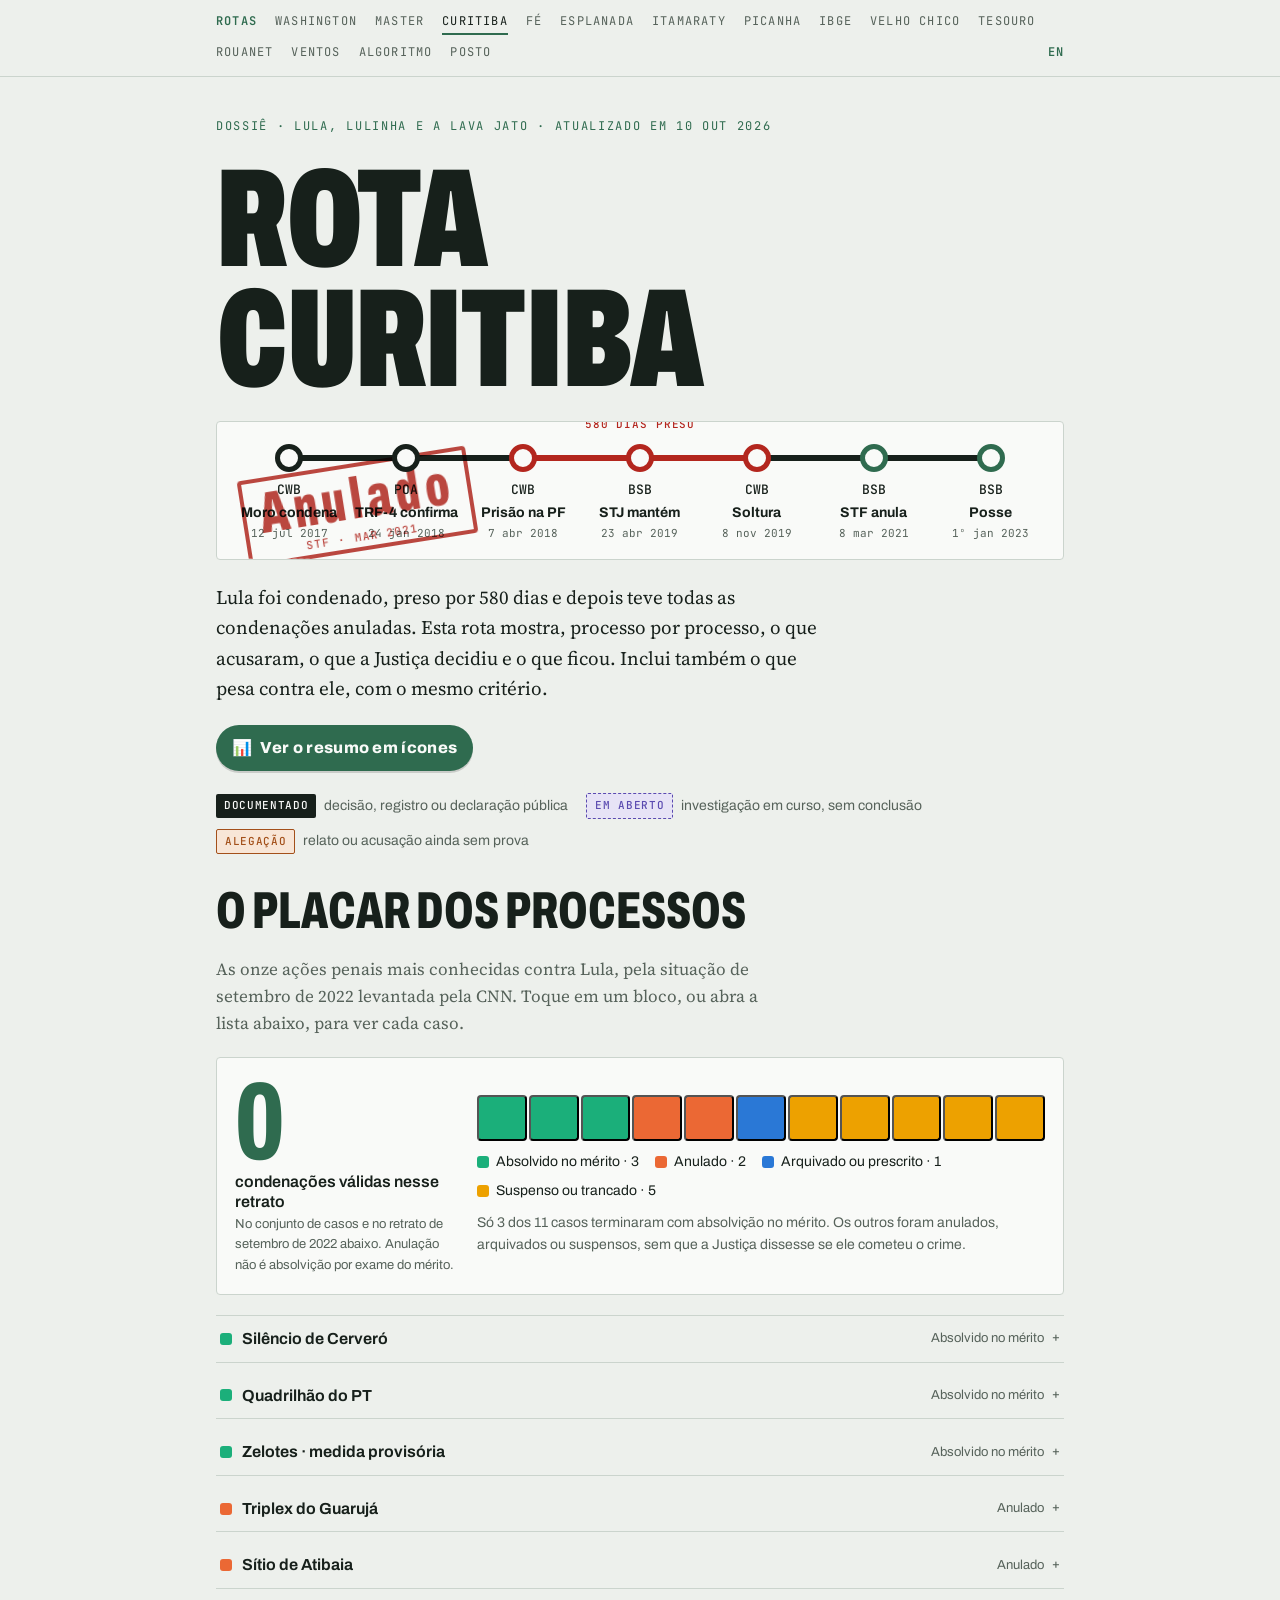
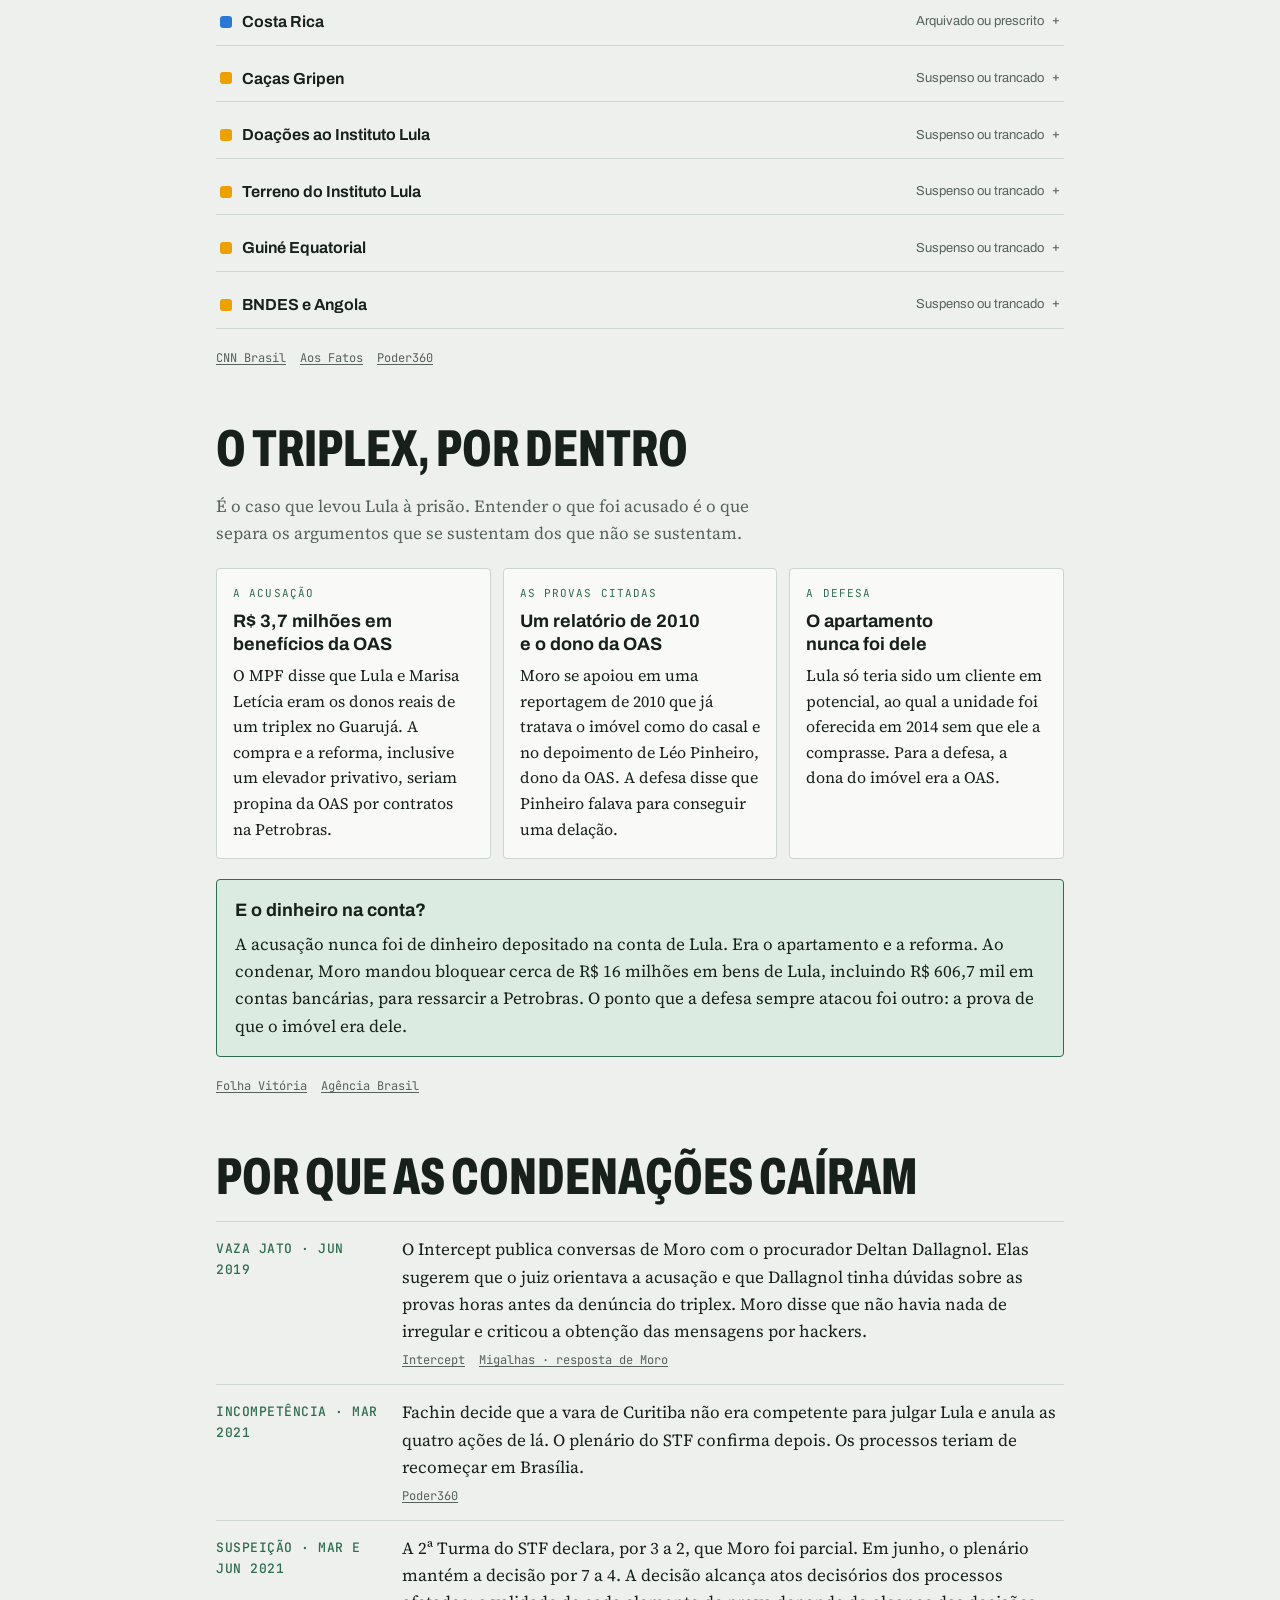
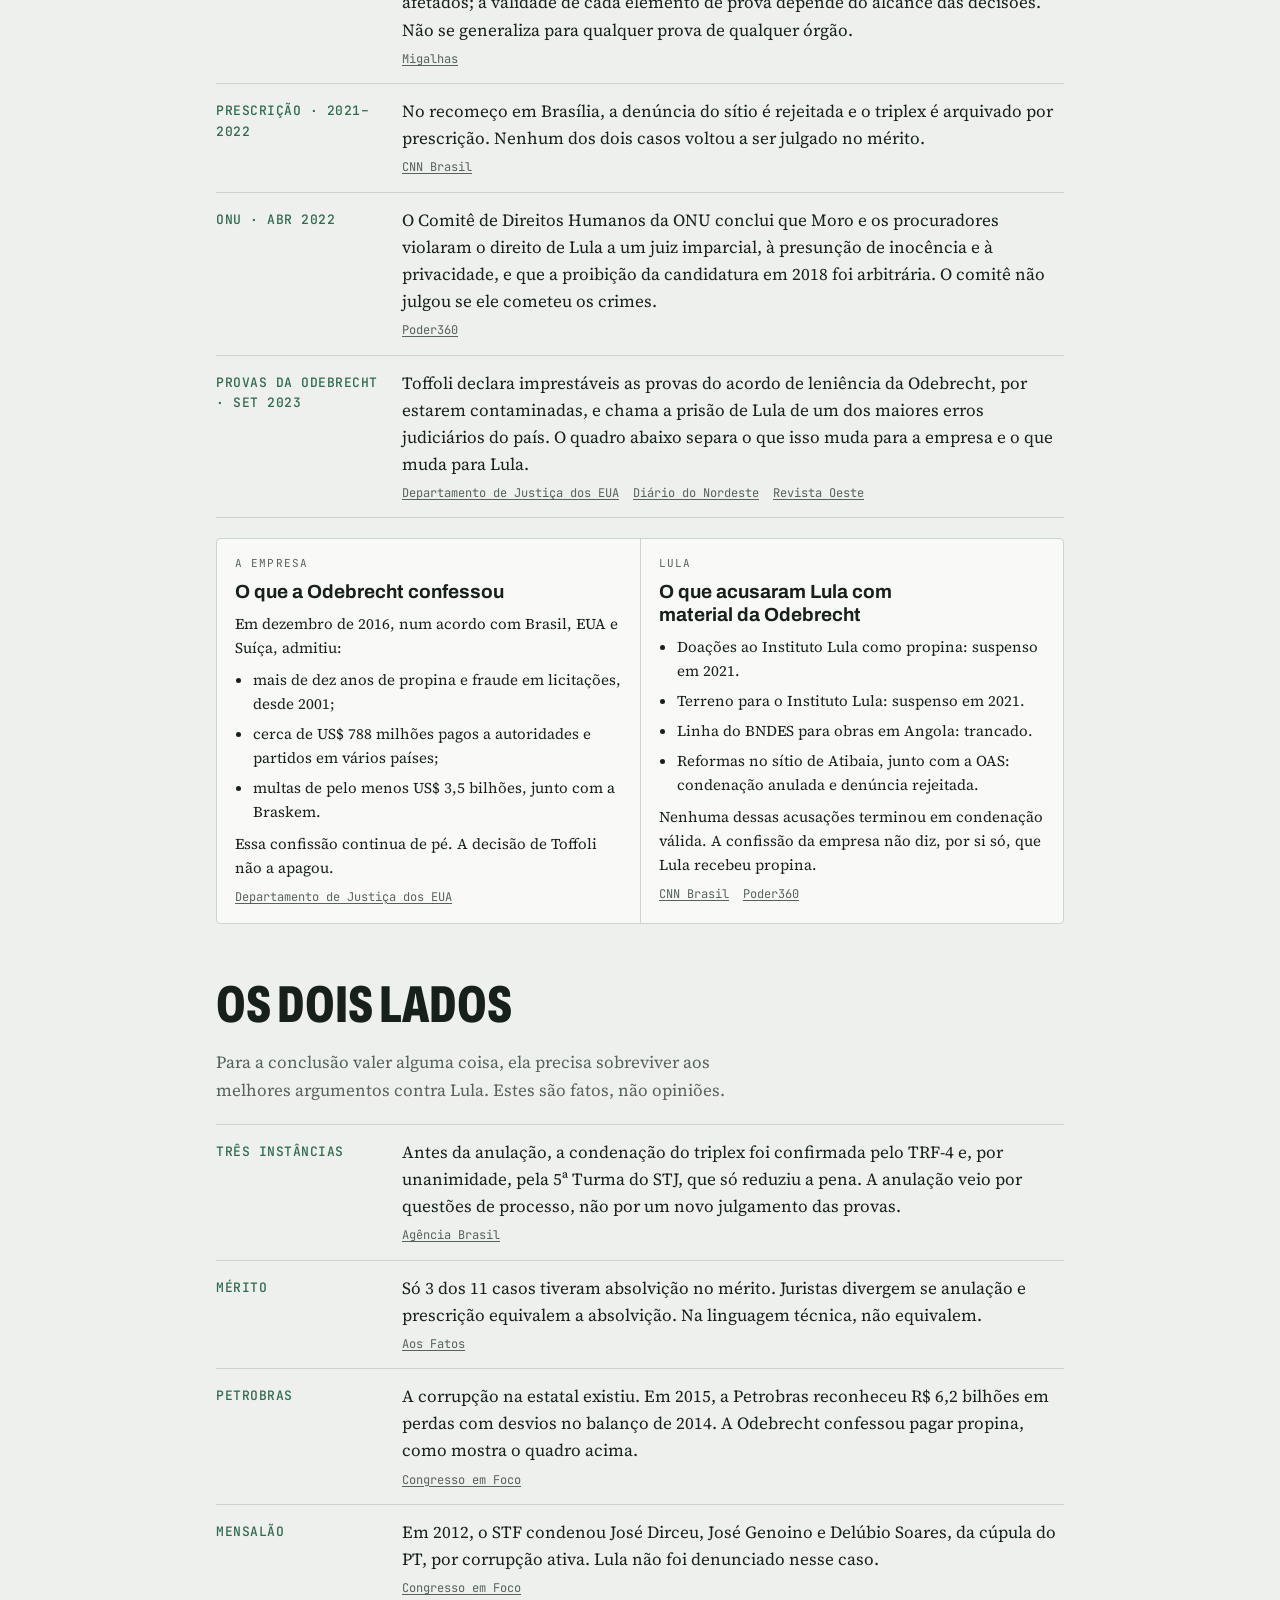
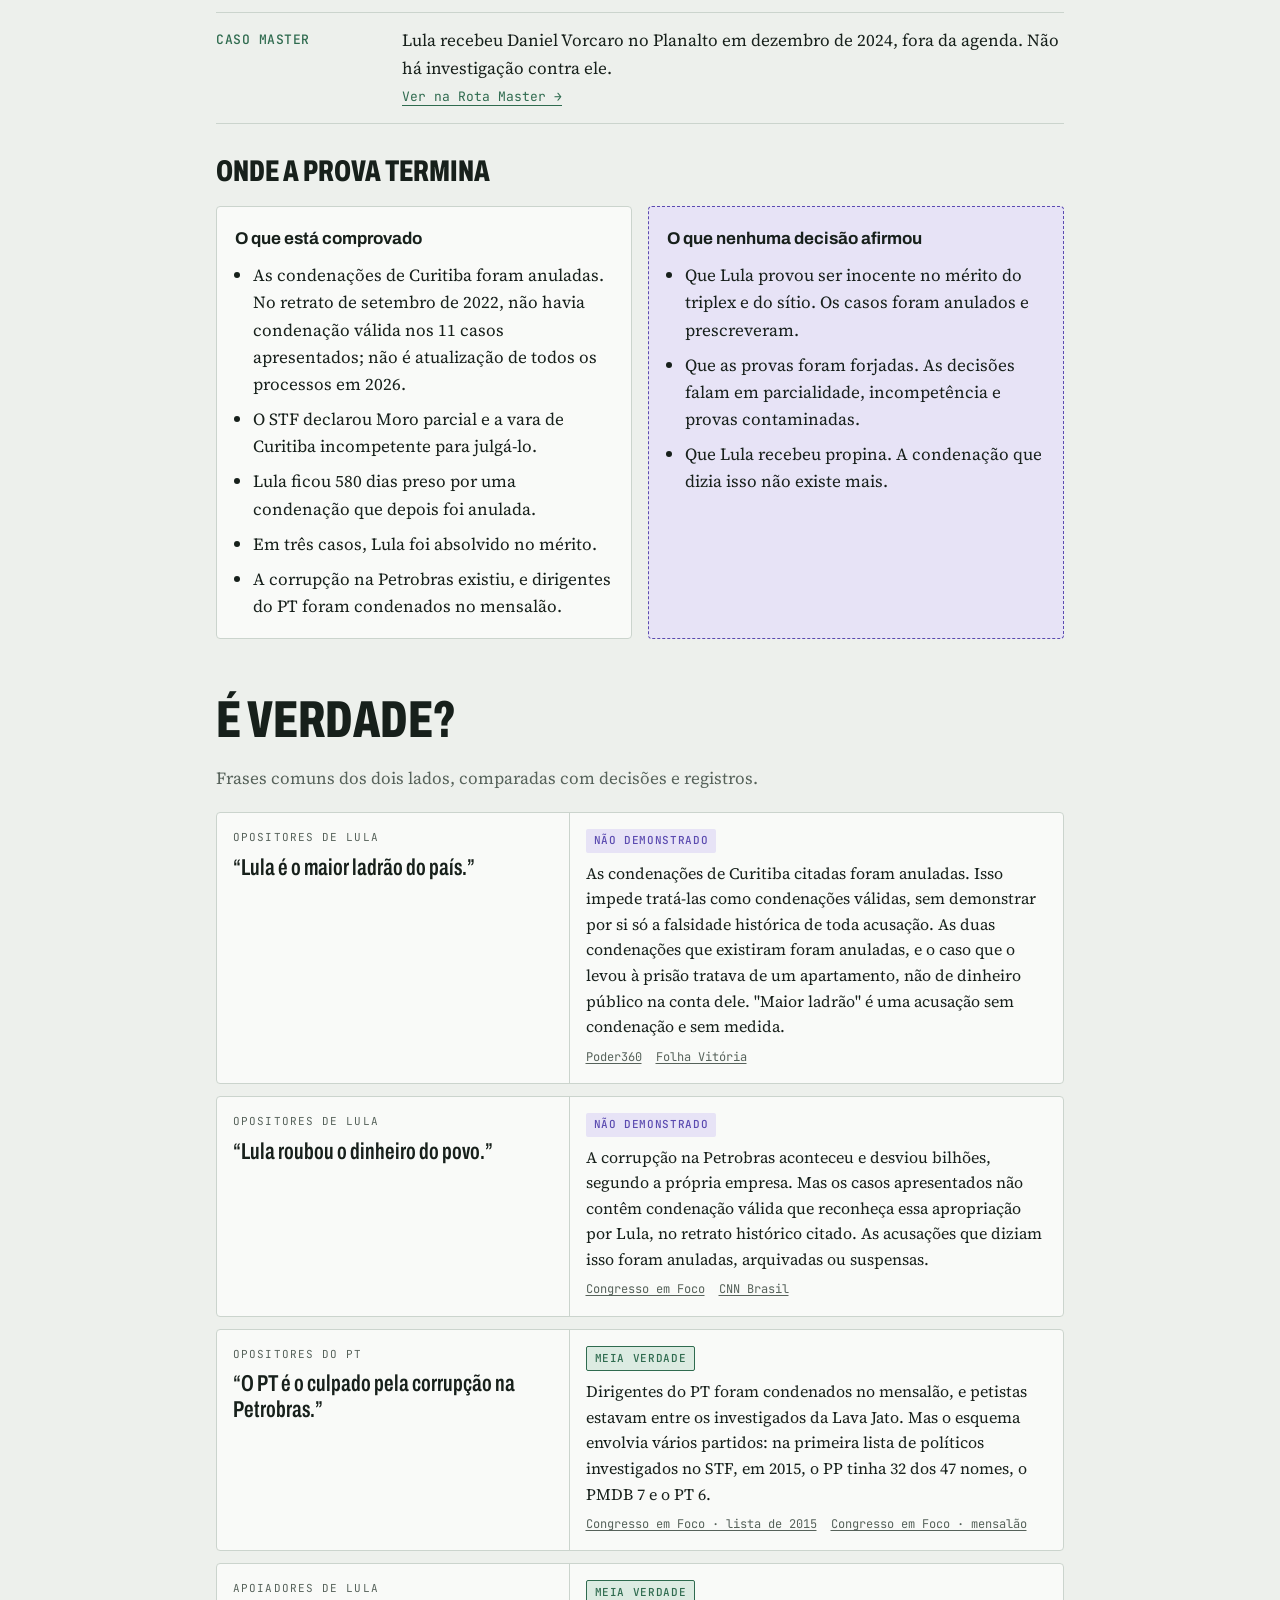
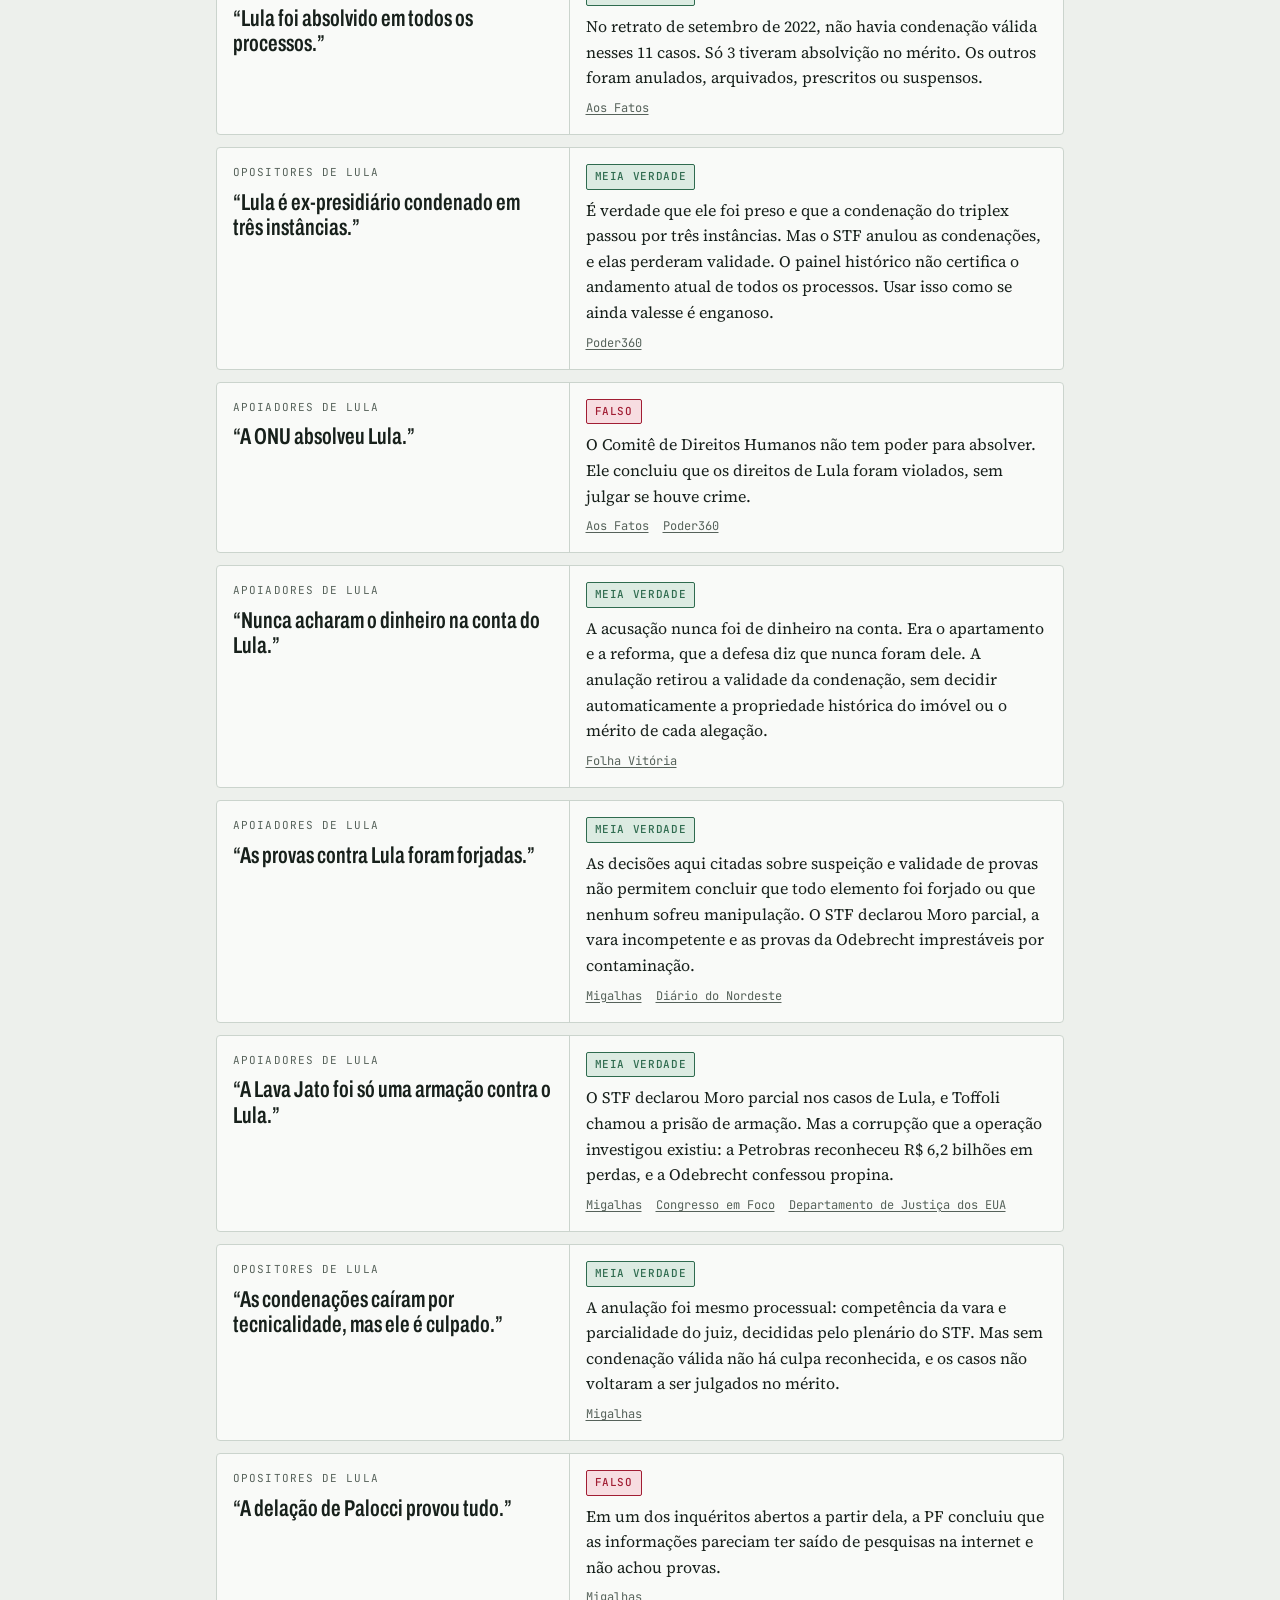
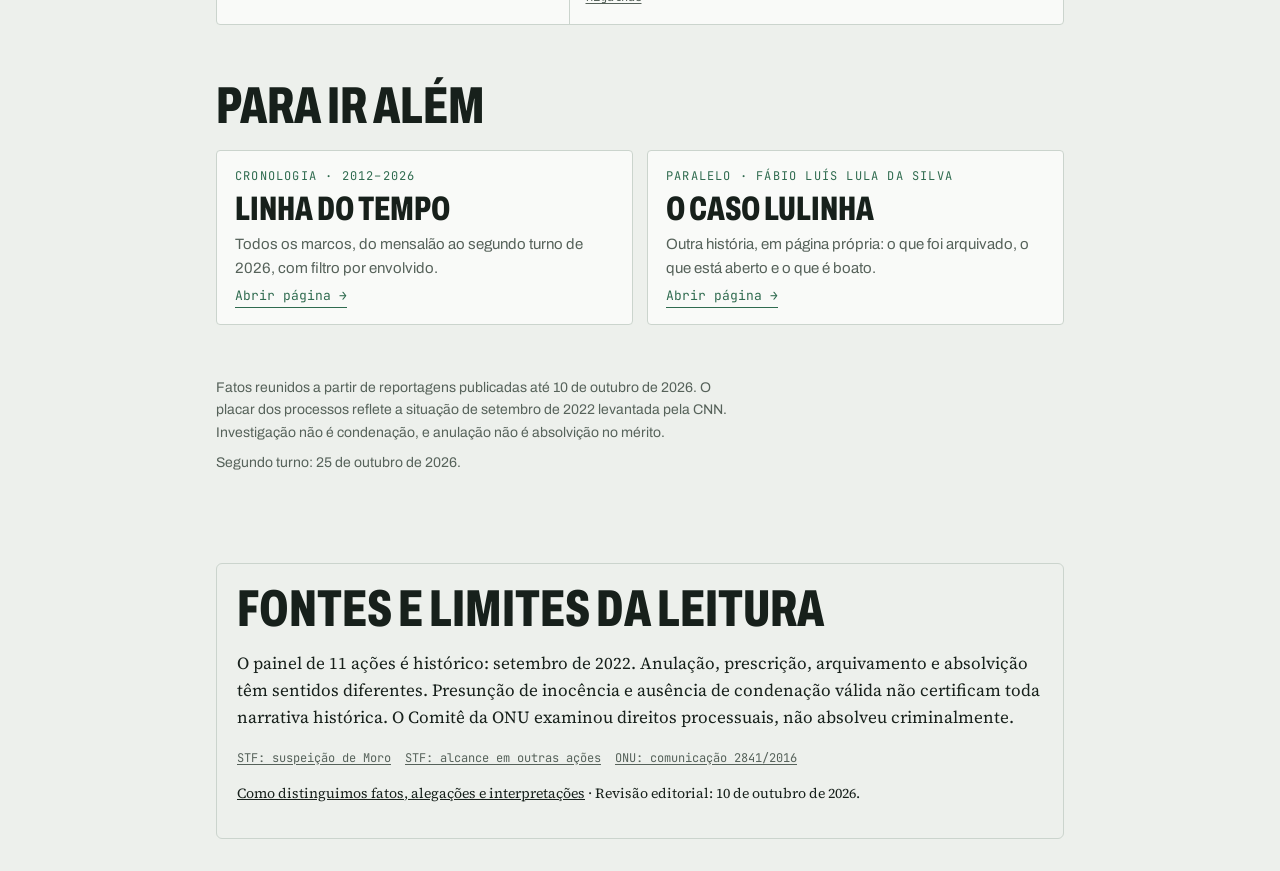
==== commit 9693371f: "Barra das Rotas: link para a Rota do Posto Inclui a versão em inglês.  Co-Authored-By: Claude Opus 5" ====
--- a/index.html
+++ b/index.html
@@ -138,7 +138,7 @@
 </head><body>
 
 
-<style>/* barra comum das Rotas */.rotas-bar .rb-lang{margin-left:auto;color:var(--accent);font-weight:600}.rotas-bar{border-bottom:1px solid var(--line);background:var(--bg);font-family:var(--mono);font-size:12px;letter-spacing:.1em;text-transform:uppercase}.rotas-bar>div{max-width:880px;margin:0 auto;padding:10px 16px;display:flex;flex-wrap:wrap;align-items:center;gap:6px 18px}.rotas-bar a{color:var(--muted);text-decoration:none;padding-block:2px;border-bottom:2px solid transparent}.rotas-bar a:hover{color:var(--ink)}.rotas-bar a[aria-current]{color:var(--ink);border-bottom-color:var(--accent)}.rotas-bar .rb-home{color:var(--accent);font-weight:600}.rv-btn{display:inline-flex;align-items:center;gap:8px;justify-self:start;font-family:var(--ui,system-ui);font-weight:800;font-size:16px;letter-spacing:.02em;text-decoration:none;color:var(--paper,#fff);background:var(--accent);padding:10px 16px;border-radius:999px;box-shadow:0 2px 0 rgba(0,0,0,.15)}.rv-btn:hover{filter:brightness(1.08)}.rv-btn:focus-visible{outline:3px solid var(--ink);outline-offset:2px}.rotas-bar a:focus-visible{outline:3px solid var(--accent);outline-offset:2px}</style><style>/* padrão das Rotas: formato detalhado */body{font-size:17px;line-height:1.6}h1{font-family:var(--display);font-stretch:62%;font-weight:900;font-size:clamp(60px,15vw,140px);line-height:.86;text-transform:uppercase;overflow-wrap:anywhere}h2{font-family:var(--display);font-stretch:66%;font-weight:800;font-size:clamp(34px,7vw,52px);line-height:.95;text-transform:uppercase}</style><nav class="rotas-bar" aria-label="Rotas"><div><a class="rb-home" href="https://fcarvalhodev.github.io/rotas/">Rotas</a><a href="https://fcarvalhodev.github.io/rota-washington/">Washington</a><a href="https://fcarvalhodev.github.io/rota-master/">Master</a><a href="https://fcarvalhodev.github.io/rota-curitiba/" aria-current="page">Curitiba</a><a href="https://fcarvalhodev.github.io/rota-da-fe/">Fé</a><a href="https://fcarvalhodev.github.io/rota-esplanada/">Esplanada</a><a href="https://fcarvalhodev.github.io/rota-itamaraty/">Itamaraty</a><a href="https://fcarvalhodev.github.io/rota-da-picanha/">Picanha</a><a href="https://fcarvalhodev.github.io/rota-do-ibge/">IBGE</a><a href="https://fcarvalhodev.github.io/rota-velho-chico/">Velho Chico</a><a href="https://fcarvalhodev.github.io/rota-do-tesouro/">Tesouro</a><a href="https://fcarvalhodev.github.io/rota-rouanet/">Rouanet</a><a href="https://fcarvalhodev.github.io/rota-dos-ventos/">Ventos</a><a href="https://fcarvalhodev.github.io/rota-do-algoritmo/">Algoritmo</a><a class="rb-lang" href="en/" hreflang="en" lang="en">EN</a></div></nav>
+<style>/* barra comum das Rotas */.rotas-bar .rb-lang{margin-left:auto;color:var(--accent);font-weight:600}.rotas-bar{border-bottom:1px solid var(--line);background:var(--bg);font-family:var(--mono);font-size:12px;letter-spacing:.1em;text-transform:uppercase}.rotas-bar>div{max-width:880px;margin:0 auto;padding:10px 16px;display:flex;flex-wrap:wrap;align-items:center;gap:6px 18px}.rotas-bar a{color:var(--muted);text-decoration:none;padding-block:2px;border-bottom:2px solid transparent}.rotas-bar a:hover{color:var(--ink)}.rotas-bar a[aria-current]{color:var(--ink);border-bottom-color:var(--accent)}.rotas-bar .rb-home{color:var(--accent);font-weight:600}.rv-btn{display:inline-flex;align-items:center;gap:8px;justify-self:start;font-family:var(--ui,system-ui);font-weight:800;font-size:16px;letter-spacing:.02em;text-decoration:none;color:var(--paper,#fff);background:var(--accent);padding:10px 16px;border-radius:999px;box-shadow:0 2px 0 rgba(0,0,0,.15)}.rv-btn:hover{filter:brightness(1.08)}.rv-btn:focus-visible{outline:3px solid var(--ink);outline-offset:2px}.rotas-bar a:focus-visible{outline:3px solid var(--accent);outline-offset:2px}</style><style>/* padrão das Rotas: formato detalhado */body{font-size:17px;line-height:1.6}h1{font-family:var(--display);font-stretch:62%;font-weight:900;font-size:clamp(60px,15vw,140px);line-height:.86;text-transform:uppercase;overflow-wrap:anywhere}h2{font-family:var(--display);font-stretch:66%;font-weight:800;font-size:clamp(34px,7vw,52px);line-height:.95;text-transform:uppercase}</style><nav class="rotas-bar" aria-label="Rotas"><div><a class="rb-home" href="https://fcarvalhodev.github.io/rotas/">Rotas</a><a href="https://fcarvalhodev.github.io/rota-washington/">Washington</a><a href="https://fcarvalhodev.github.io/rota-master/">Master</a><a href="https://fcarvalhodev.github.io/rota-curitiba/" aria-current="page">Curitiba</a><a href="https://fcarvalhodev.github.io/rota-da-fe/">Fé</a><a href="https://fcarvalhodev.github.io/rota-esplanada/">Esplanada</a><a href="https://fcarvalhodev.github.io/rota-itamaraty/">Itamaraty</a><a href="https://fcarvalhodev.github.io/rota-da-picanha/">Picanha</a><a href="https://fcarvalhodev.github.io/rota-do-ibge/">IBGE</a><a href="https://fcarvalhodev.github.io/rota-velho-chico/">Velho Chico</a><a href="https://fcarvalhodev.github.io/rota-do-tesouro/">Tesouro</a><a href="https://fcarvalhodev.github.io/rota-rouanet/">Rouanet</a><a href="https://fcarvalhodev.github.io/rota-dos-ventos/">Ventos</a><a href="https://fcarvalhodev.github.io/rota-do-algoritmo/">Algoritmo</a><a href="https://fcarvalhodev.github.io/rota-do-posto/">Posto</a><a class="rb-lang" href="en/" hreflang="en" lang="en">EN</a></div></nav>
 <header class="wrap hero">
   <div class="kicker">Dossiê · Lula, Lulinha e a Lava Jato · atualizado em 10 out 2026</div>
   <h1>Rota<br>Curitiba</h1>
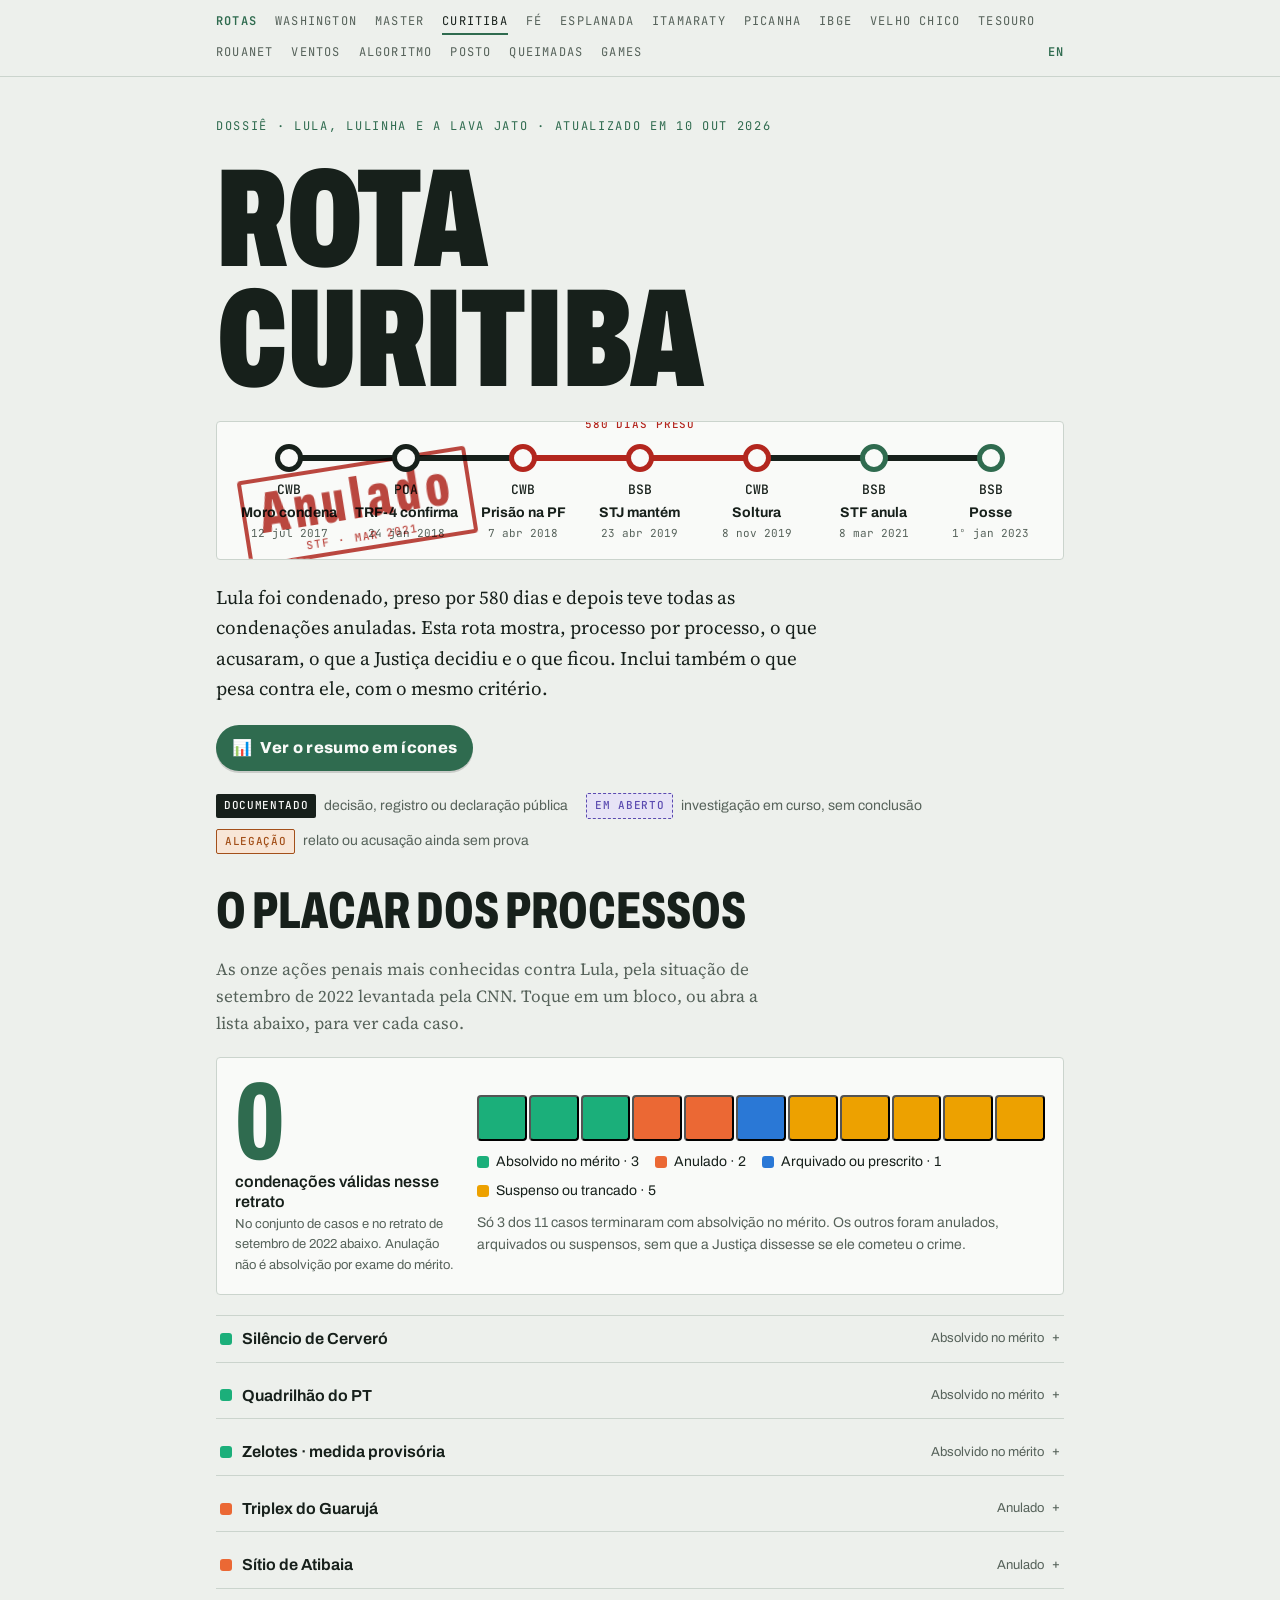
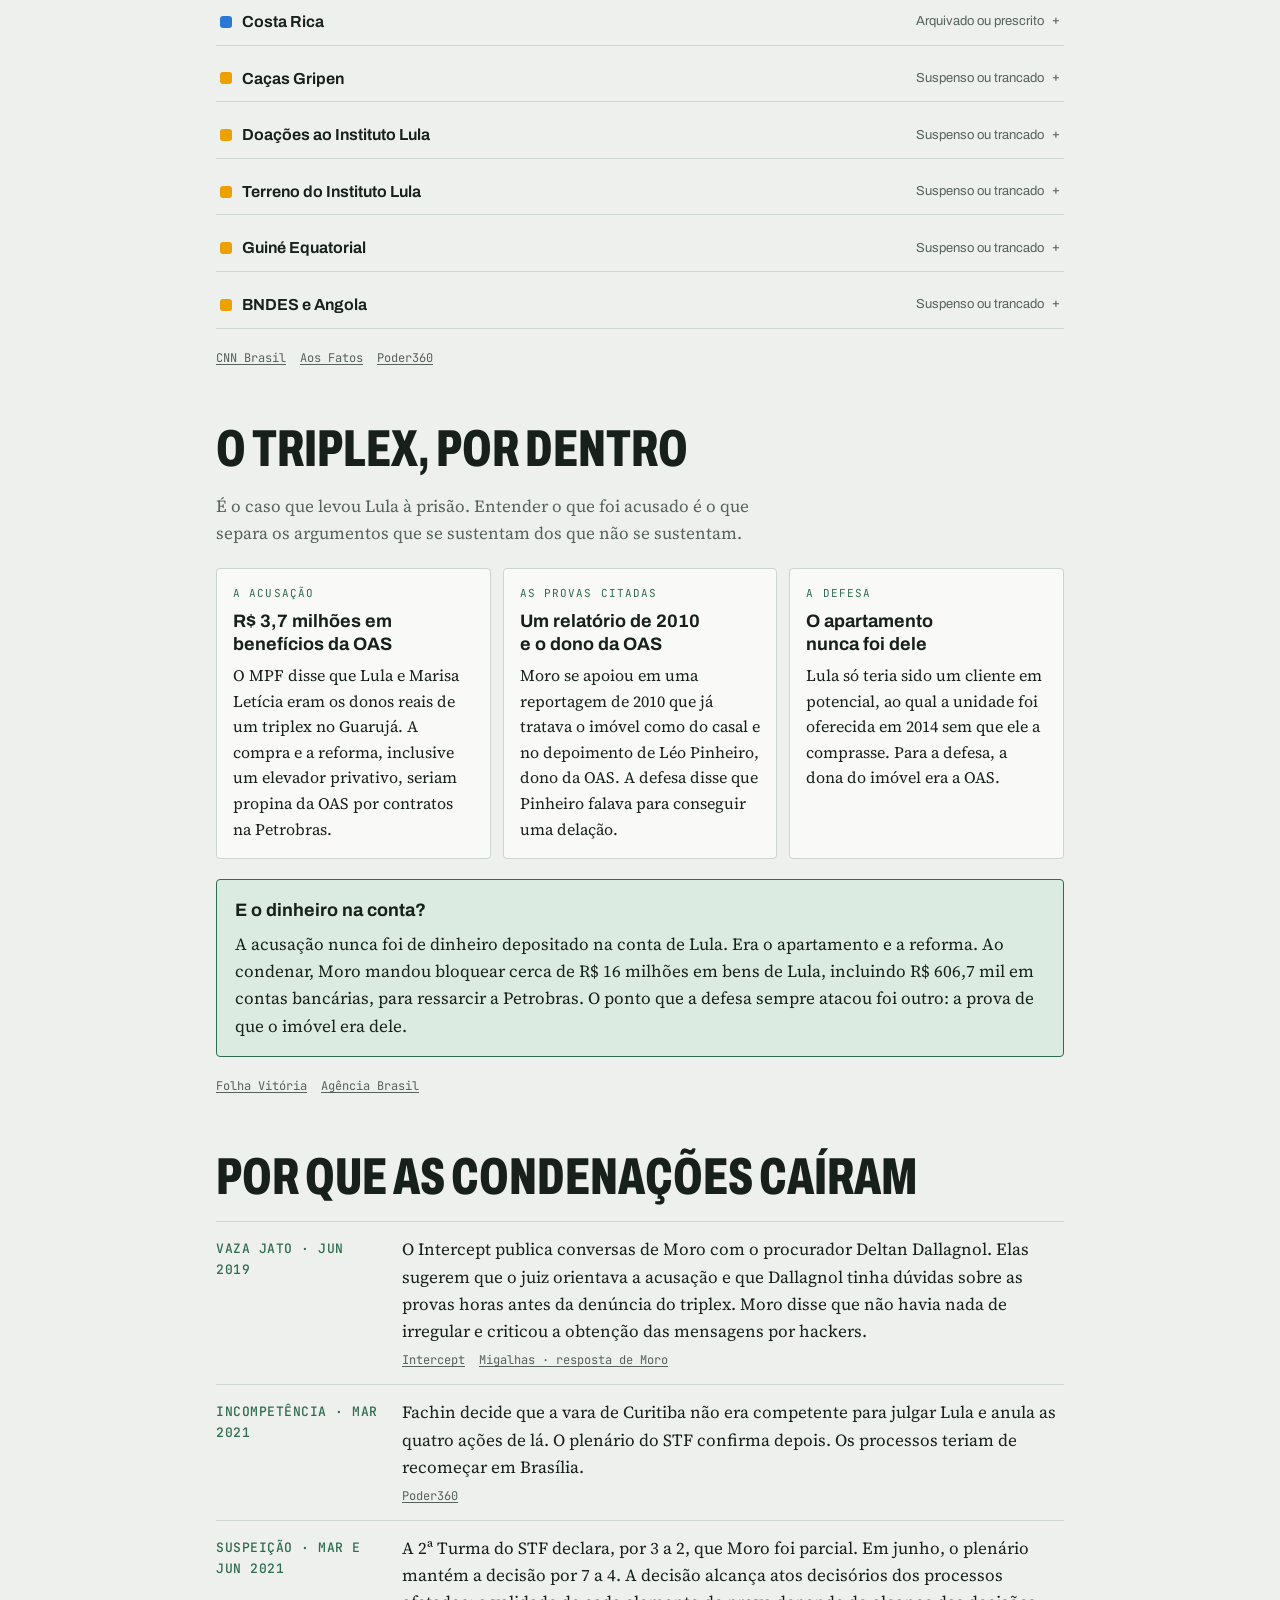
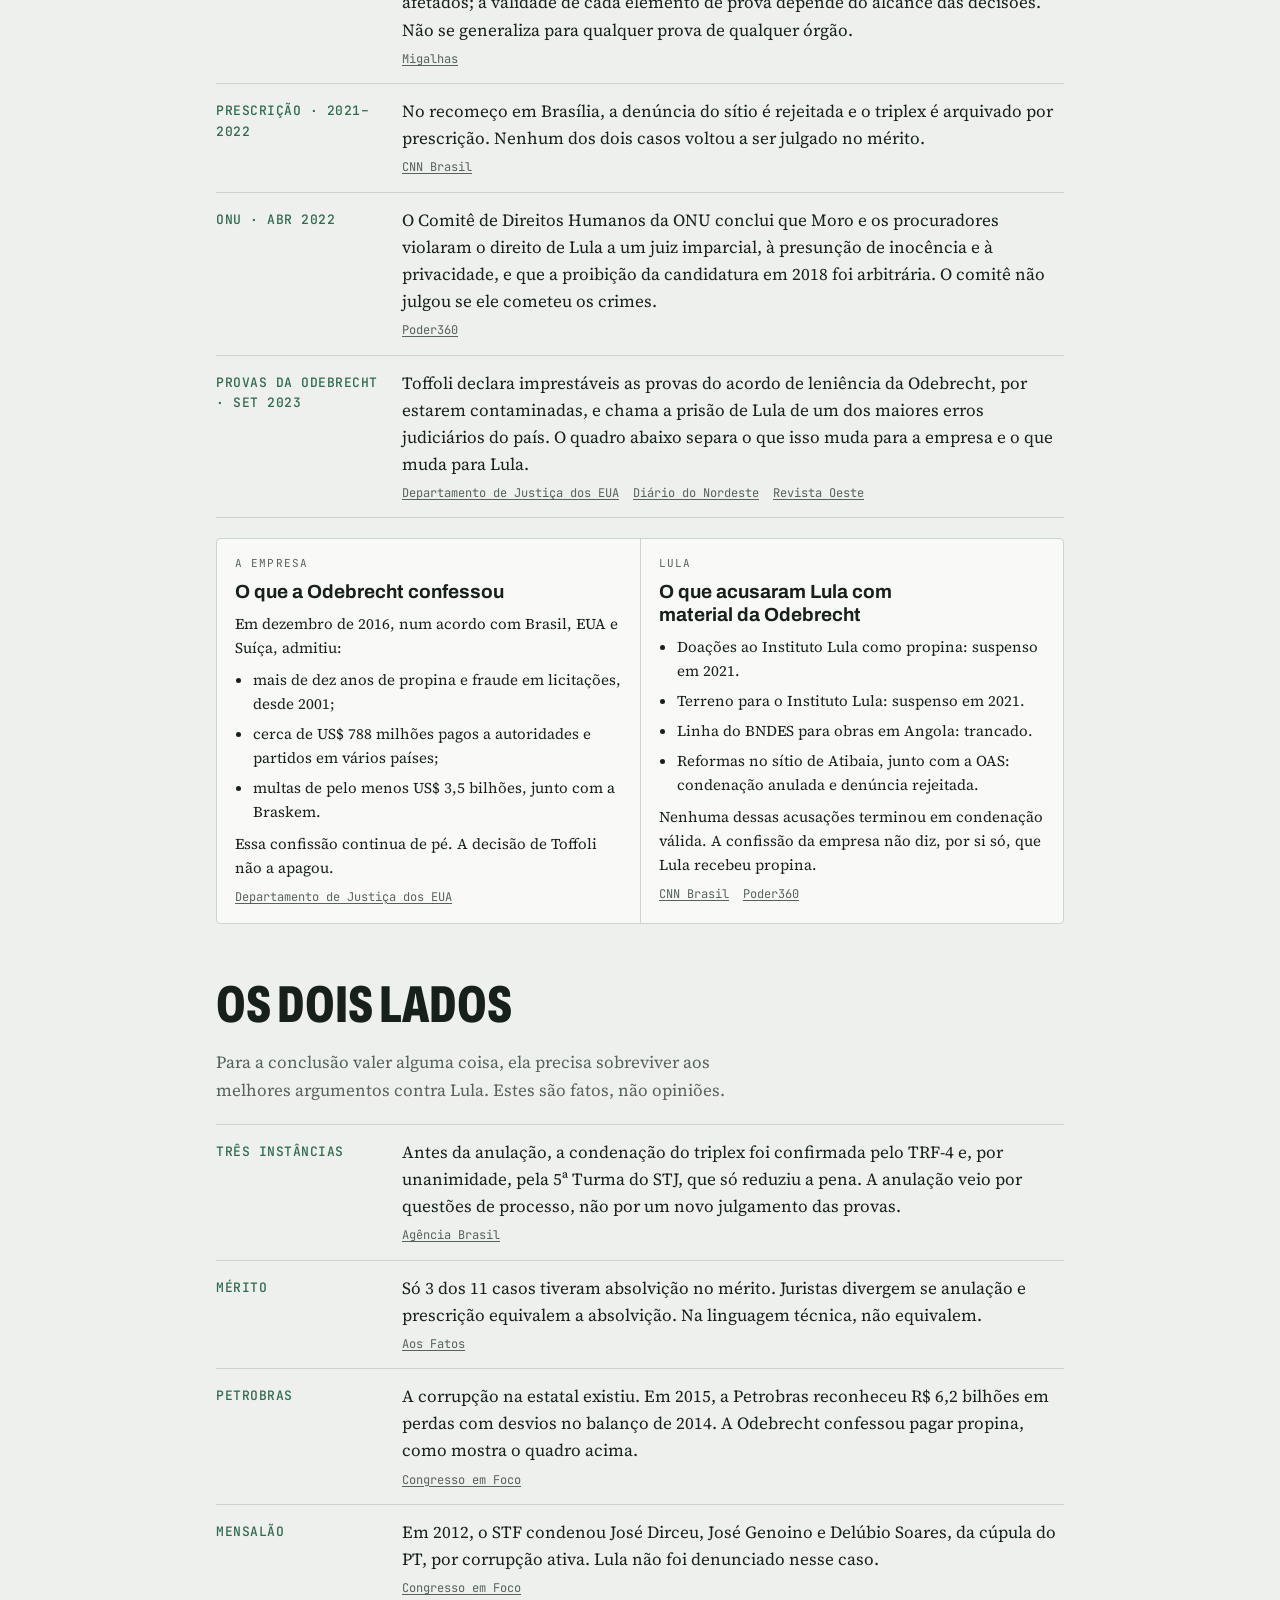
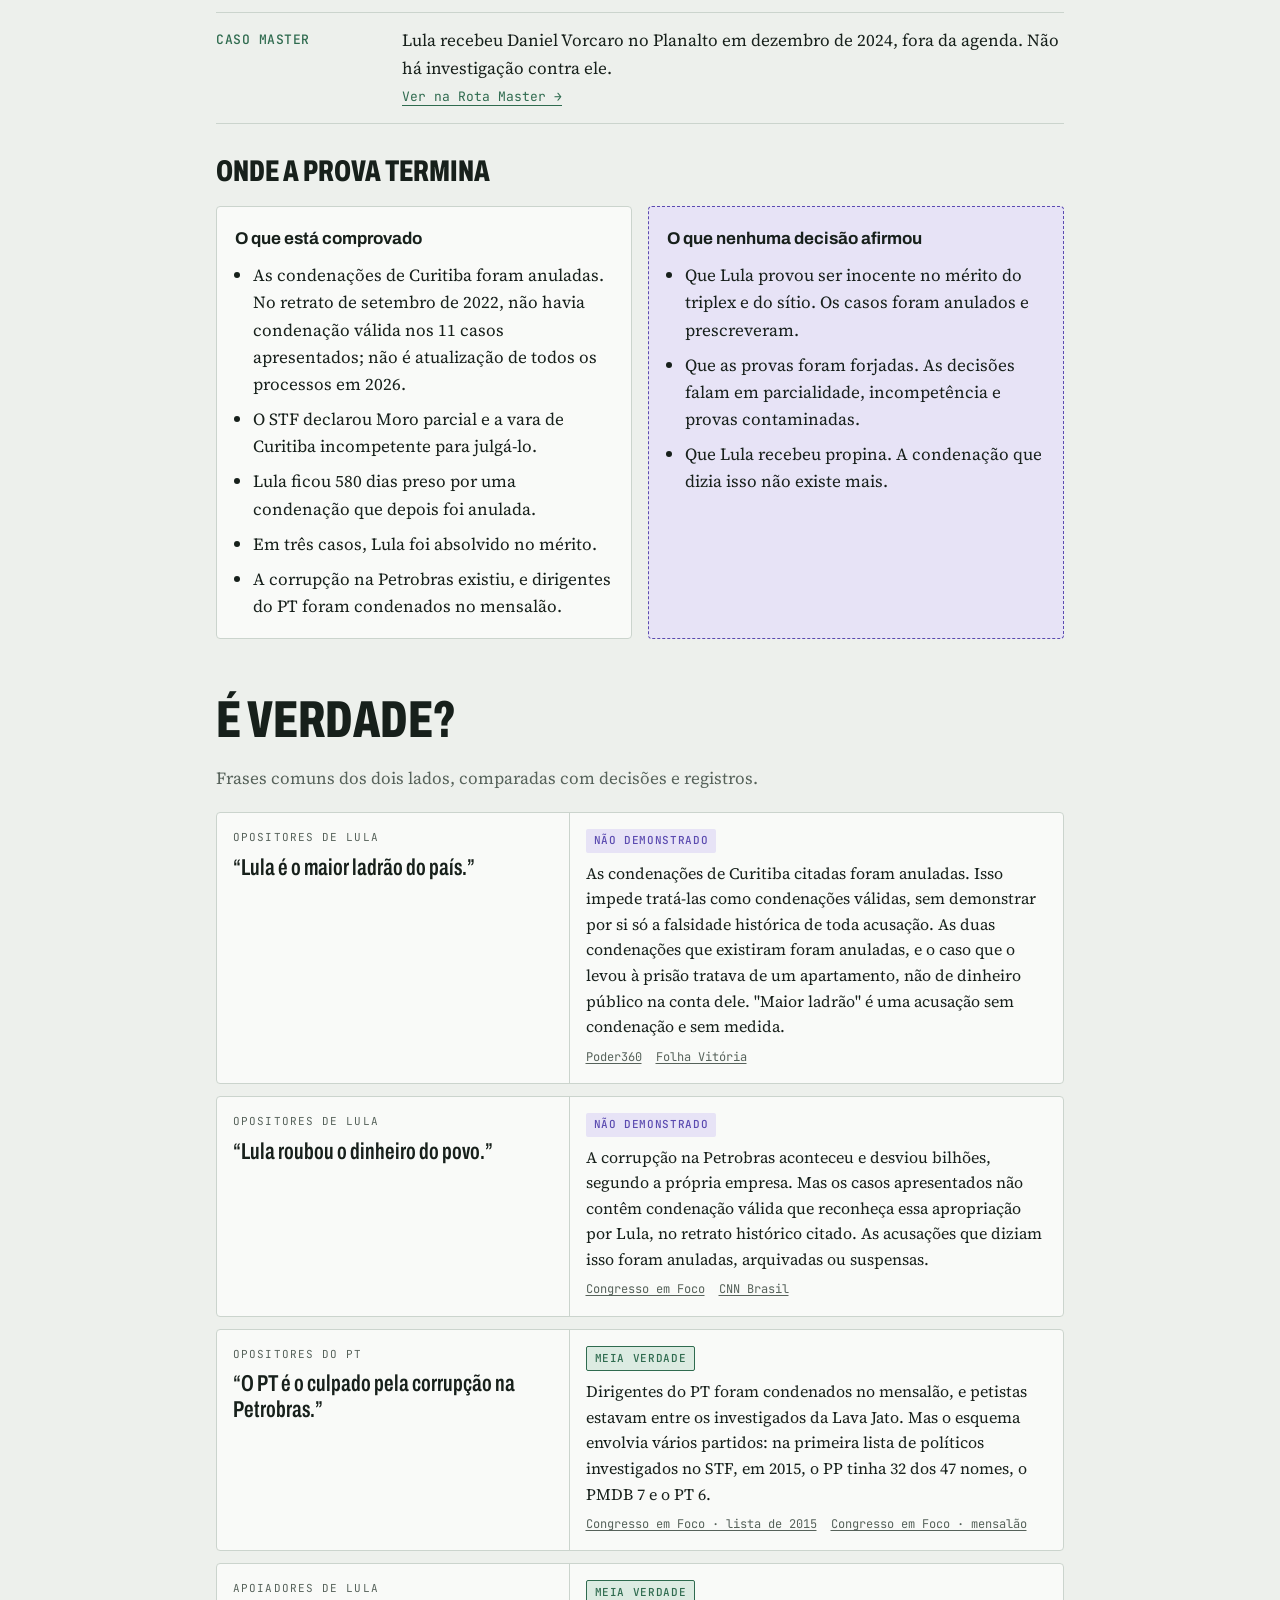
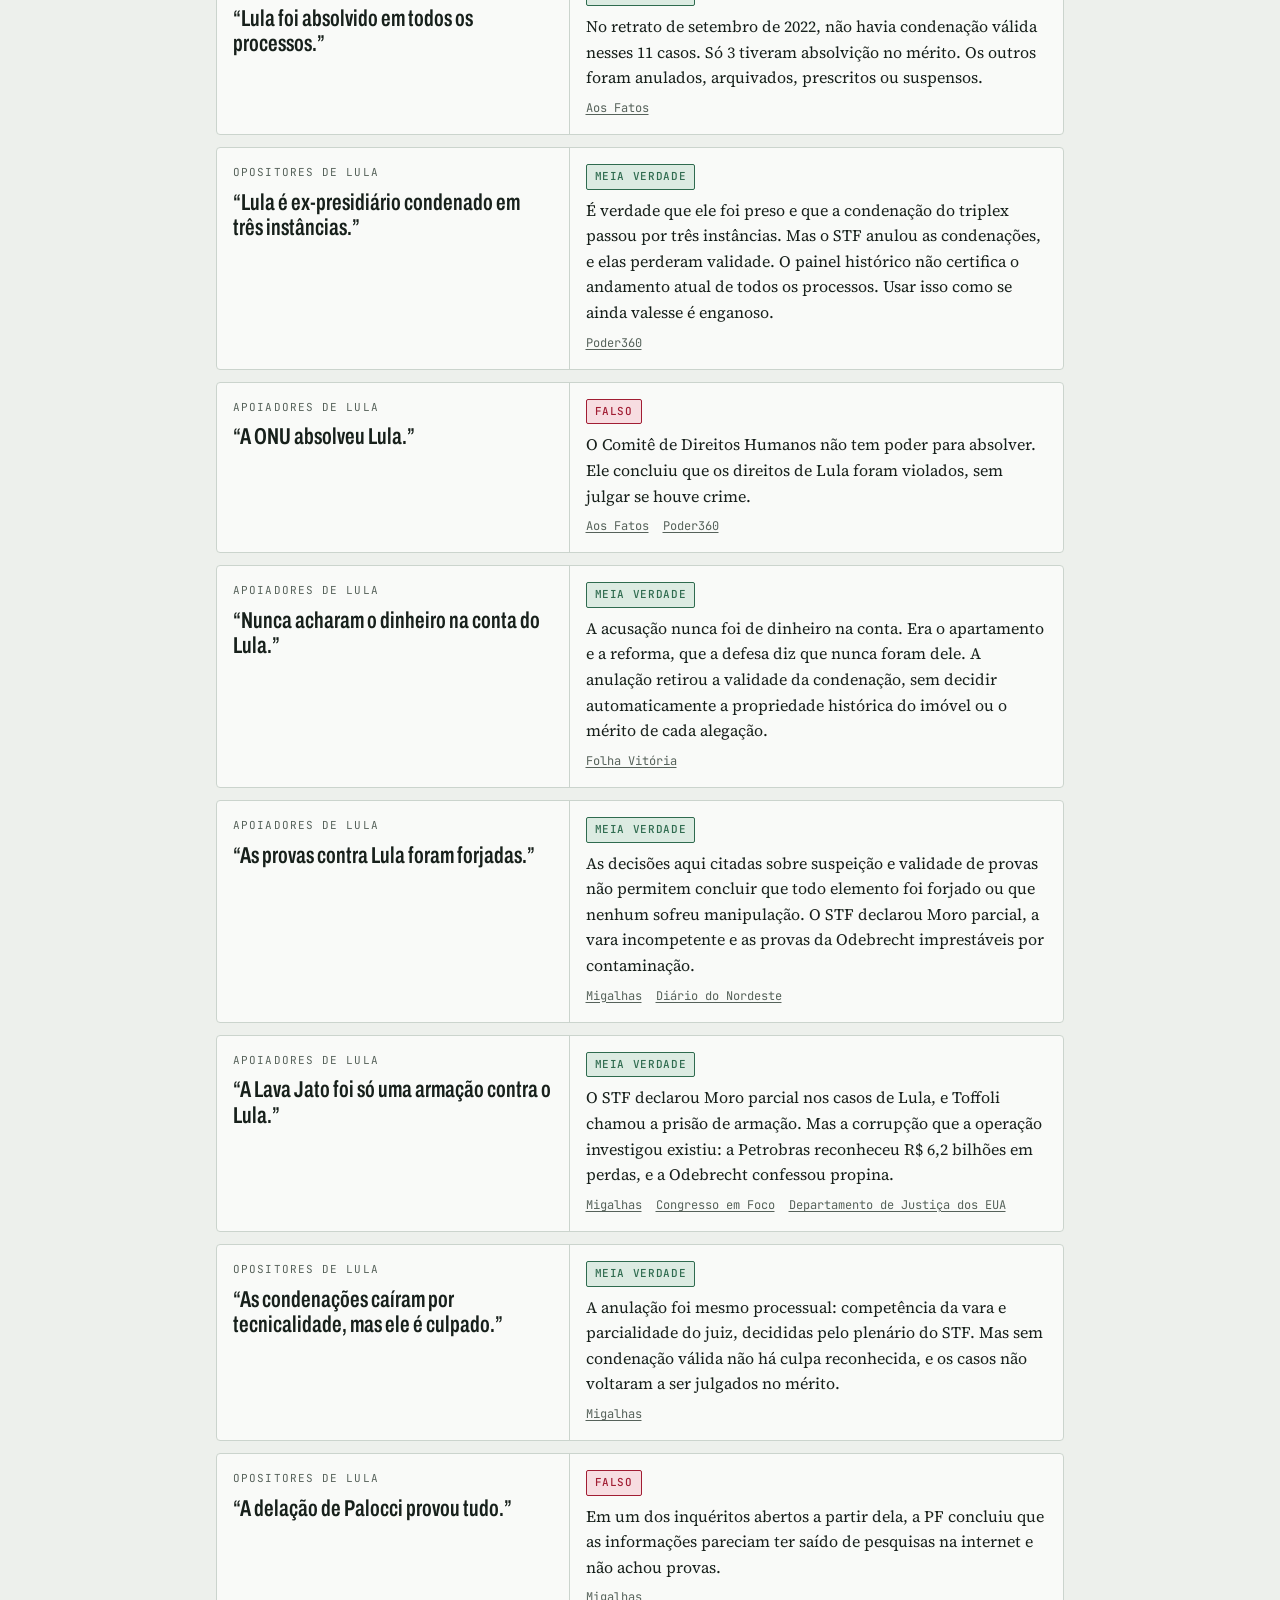
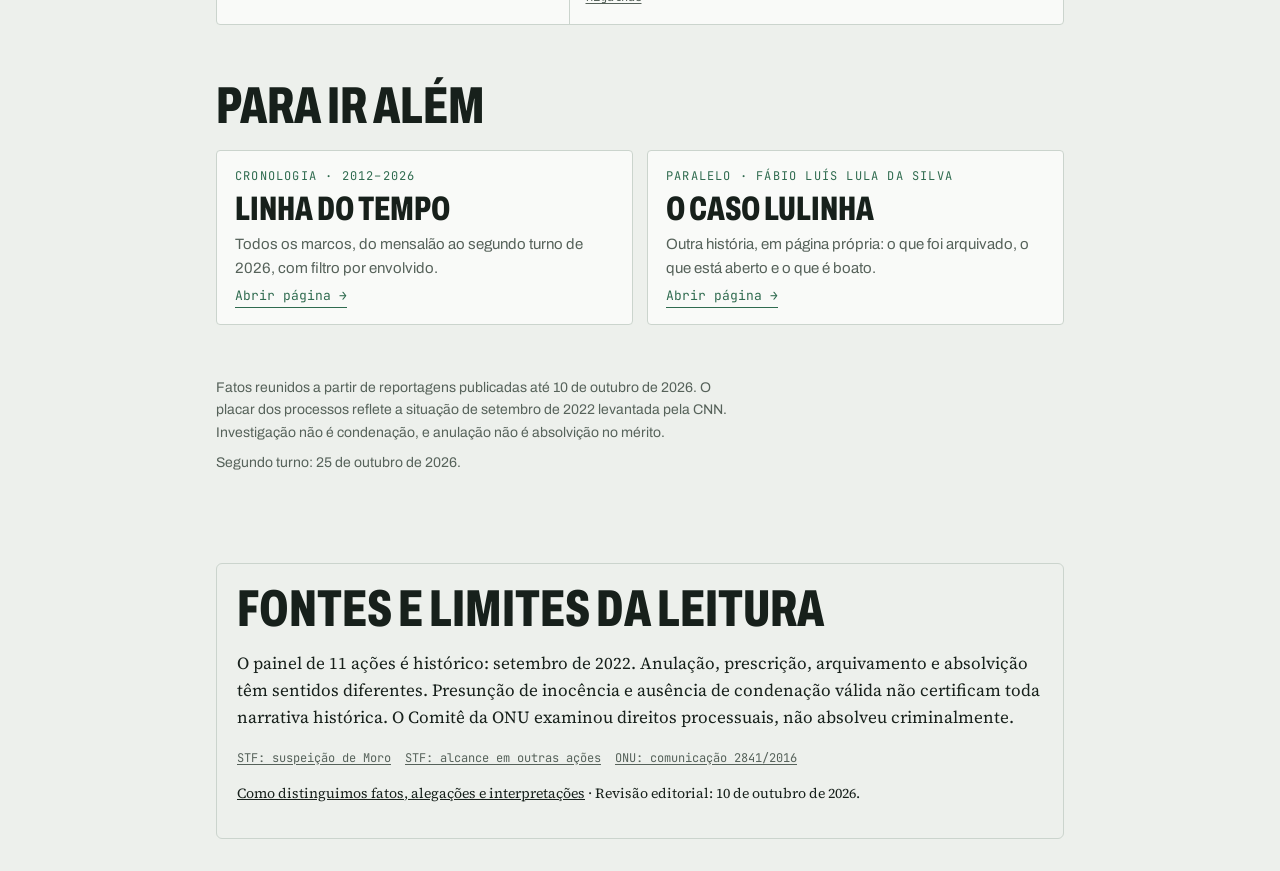
==== commit 28d97ef5: "Barra das Rotas: links para Queimadas e Games Inclui a versão em inglês.  Co-Authored-By: Claude Opu" ====
--- a/index.html
+++ b/index.html
@@ -138,7 +138,7 @@
 </head><body>
 
 
-<style>/* barra comum das Rotas */.rotas-bar .rb-lang{margin-left:auto;color:var(--accent);font-weight:600}.rotas-bar{border-bottom:1px solid var(--line);background:var(--bg);font-family:var(--mono);font-size:12px;letter-spacing:.1em;text-transform:uppercase}.rotas-bar>div{max-width:880px;margin:0 auto;padding:10px 16px;display:flex;flex-wrap:wrap;align-items:center;gap:6px 18px}.rotas-bar a{color:var(--muted);text-decoration:none;padding-block:2px;border-bottom:2px solid transparent}.rotas-bar a:hover{color:var(--ink)}.rotas-bar a[aria-current]{color:var(--ink);border-bottom-color:var(--accent)}.rotas-bar .rb-home{color:var(--accent);font-weight:600}.rv-btn{display:inline-flex;align-items:center;gap:8px;justify-self:start;font-family:var(--ui,system-ui);font-weight:800;font-size:16px;letter-spacing:.02em;text-decoration:none;color:var(--paper,#fff);background:var(--accent);padding:10px 16px;border-radius:999px;box-shadow:0 2px 0 rgba(0,0,0,.15)}.rv-btn:hover{filter:brightness(1.08)}.rv-btn:focus-visible{outline:3px solid var(--ink);outline-offset:2px}.rotas-bar a:focus-visible{outline:3px solid var(--accent);outline-offset:2px}</style><style>/* padrão das Rotas: formato detalhado */body{font-size:17px;line-height:1.6}h1{font-family:var(--display);font-stretch:62%;font-weight:900;font-size:clamp(60px,15vw,140px);line-height:.86;text-transform:uppercase;overflow-wrap:anywhere}h2{font-family:var(--display);font-stretch:66%;font-weight:800;font-size:clamp(34px,7vw,52px);line-height:.95;text-transform:uppercase}</style><nav class="rotas-bar" aria-label="Rotas"><div><a class="rb-home" href="https://fcarvalhodev.github.io/rotas/">Rotas</a><a href="https://fcarvalhodev.github.io/rota-washington/">Washington</a><a href="https://fcarvalhodev.github.io/rota-master/">Master</a><a href="https://fcarvalhodev.github.io/rota-curitiba/" aria-current="page">Curitiba</a><a href="https://fcarvalhodev.github.io/rota-da-fe/">Fé</a><a href="https://fcarvalhodev.github.io/rota-esplanada/">Esplanada</a><a href="https://fcarvalhodev.github.io/rota-itamaraty/">Itamaraty</a><a href="https://fcarvalhodev.github.io/rota-da-picanha/">Picanha</a><a href="https://fcarvalhodev.github.io/rota-do-ibge/">IBGE</a><a href="https://fcarvalhodev.github.io/rota-velho-chico/">Velho Chico</a><a href="https://fcarvalhodev.github.io/rota-do-tesouro/">Tesouro</a><a href="https://fcarvalhodev.github.io/rota-rouanet/">Rouanet</a><a href="https://fcarvalhodev.github.io/rota-dos-ventos/">Ventos</a><a href="https://fcarvalhodev.github.io/rota-do-algoritmo/">Algoritmo</a><a href="https://fcarvalhodev.github.io/rota-do-posto/">Posto</a><a class="rb-lang" href="en/" hreflang="en" lang="en">EN</a></div></nav>
+<style>/* barra comum das Rotas */.rotas-bar .rb-lang{margin-left:auto;color:var(--accent);font-weight:600}.rotas-bar{border-bottom:1px solid var(--line);background:var(--bg);font-family:var(--mono);font-size:12px;letter-spacing:.1em;text-transform:uppercase}.rotas-bar>div{max-width:880px;margin:0 auto;padding:10px 16px;display:flex;flex-wrap:wrap;align-items:center;gap:6px 18px}.rotas-bar a{color:var(--muted);text-decoration:none;padding-block:2px;border-bottom:2px solid transparent}.rotas-bar a:hover{color:var(--ink)}.rotas-bar a[aria-current]{color:var(--ink);border-bottom-color:var(--accent)}.rotas-bar .rb-home{color:var(--accent);font-weight:600}.rv-btn{display:inline-flex;align-items:center;gap:8px;justify-self:start;font-family:var(--ui,system-ui);font-weight:800;font-size:16px;letter-spacing:.02em;text-decoration:none;color:var(--paper,#fff);background:var(--accent);padding:10px 16px;border-radius:999px;box-shadow:0 2px 0 rgba(0,0,0,.15)}.rv-btn:hover{filter:brightness(1.08)}.rv-btn:focus-visible{outline:3px solid var(--ink);outline-offset:2px}.rotas-bar a:focus-visible{outline:3px solid var(--accent);outline-offset:2px}</style><style>/* padrão das Rotas: formato detalhado */body{font-size:17px;line-height:1.6}h1{font-family:var(--display);font-stretch:62%;font-weight:900;font-size:clamp(60px,15vw,140px);line-height:.86;text-transform:uppercase;overflow-wrap:anywhere}h2{font-family:var(--display);font-stretch:66%;font-weight:800;font-size:clamp(34px,7vw,52px);line-height:.95;text-transform:uppercase}</style><nav class="rotas-bar" aria-label="Rotas"><div><a class="rb-home" href="https://fcarvalhodev.github.io/rotas/">Rotas</a><a href="https://fcarvalhodev.github.io/rota-washington/">Washington</a><a href="https://fcarvalhodev.github.io/rota-master/">Master</a><a href="https://fcarvalhodev.github.io/rota-curitiba/" aria-current="page">Curitiba</a><a href="https://fcarvalhodev.github.io/rota-da-fe/">Fé</a><a href="https://fcarvalhodev.github.io/rota-esplanada/">Esplanada</a><a href="https://fcarvalhodev.github.io/rota-itamaraty/">Itamaraty</a><a href="https://fcarvalhodev.github.io/rota-da-picanha/">Picanha</a><a href="https://fcarvalhodev.github.io/rota-do-ibge/">IBGE</a><a href="https://fcarvalhodev.github.io/rota-velho-chico/">Velho Chico</a><a href="https://fcarvalhodev.github.io/rota-do-tesouro/">Tesouro</a><a href="https://fcarvalhodev.github.io/rota-rouanet/">Rouanet</a><a href="https://fcarvalhodev.github.io/rota-dos-ventos/">Ventos</a><a href="https://fcarvalhodev.github.io/rota-do-algoritmo/">Algoritmo</a><a href="https://fcarvalhodev.github.io/rota-do-posto/">Posto</a><a href="https://fcarvalhodev.github.io/rota-das-queimadas/">Queimadas</a><a href="https://fcarvalhodev.github.io/rota-dos-games/">Games</a><a class="rb-lang" href="en/" hreflang="en" lang="en">EN</a></div></nav>
 <header class="wrap hero">
   <div class="kicker">Dossiê · Lula, Lulinha e a Lava Jato · atualizado em 10 out 2026</div>
   <h1>Rota<br>Curitiba</h1>
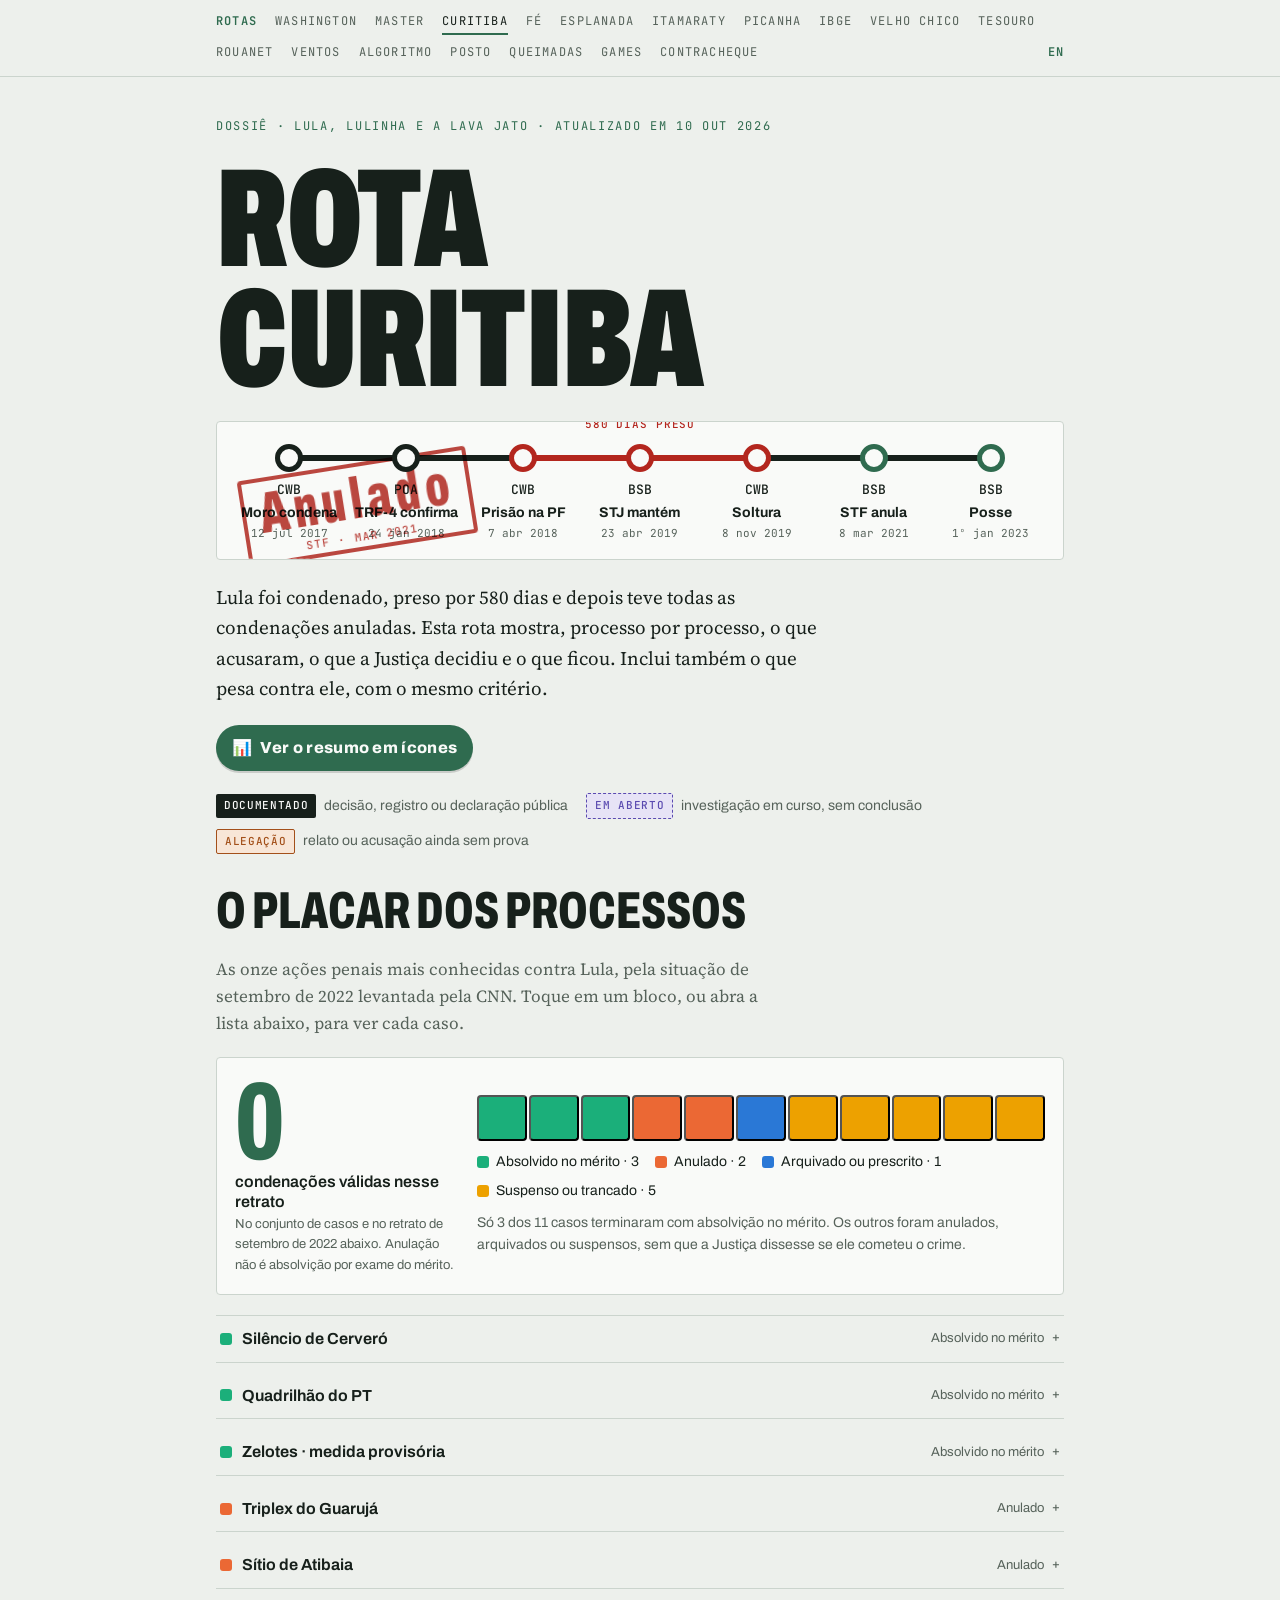
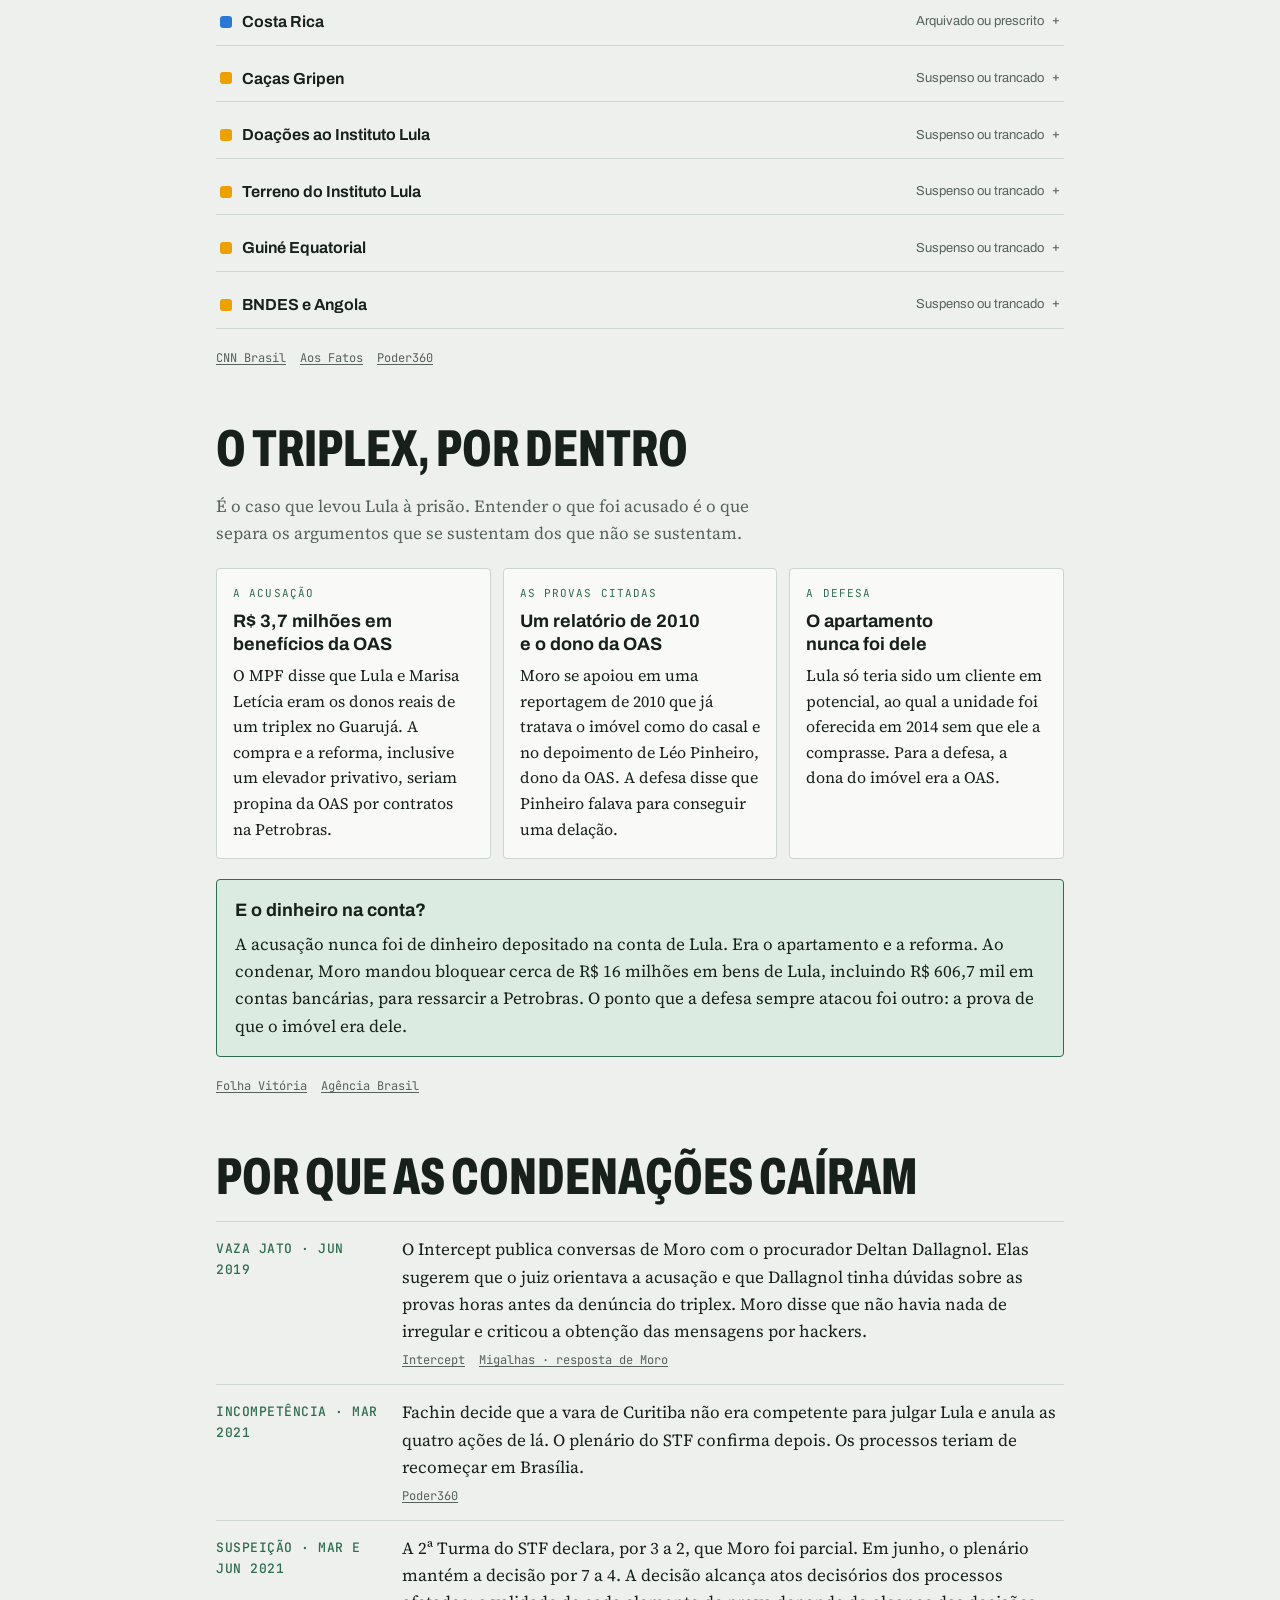
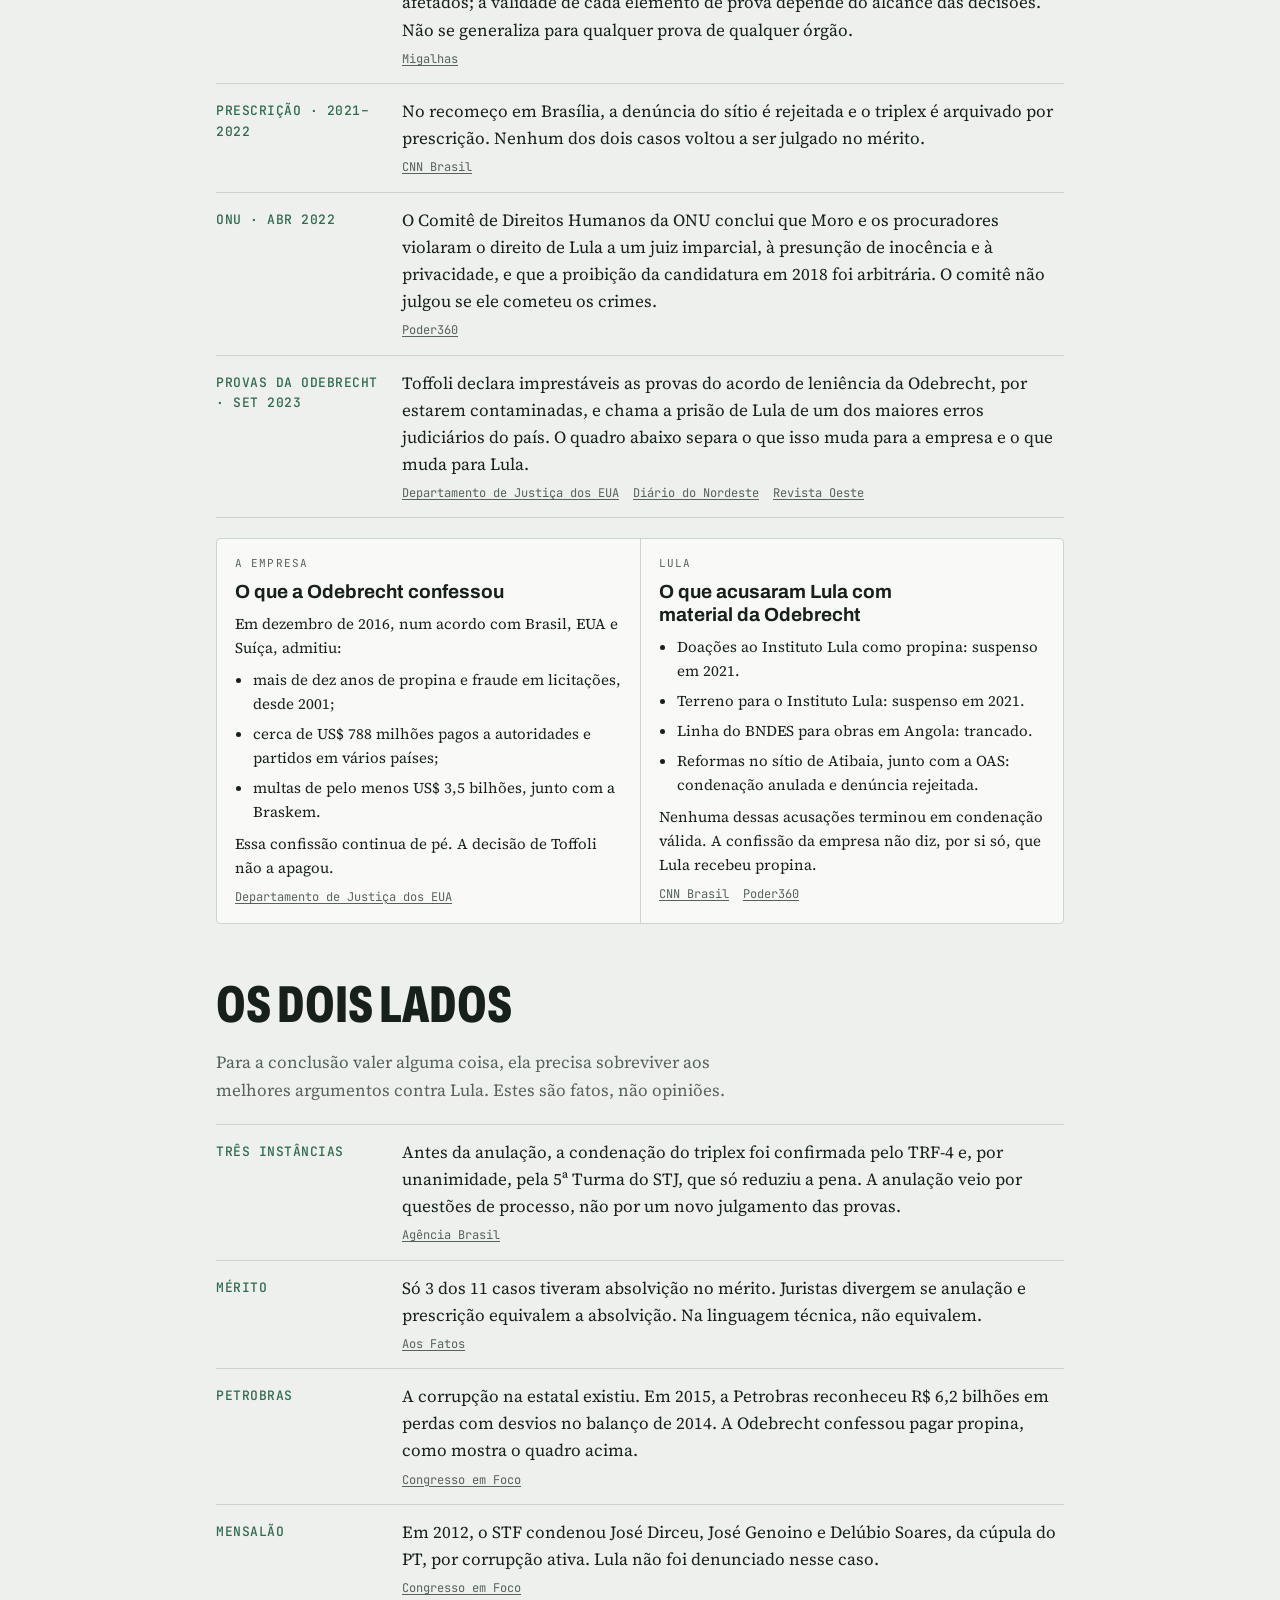
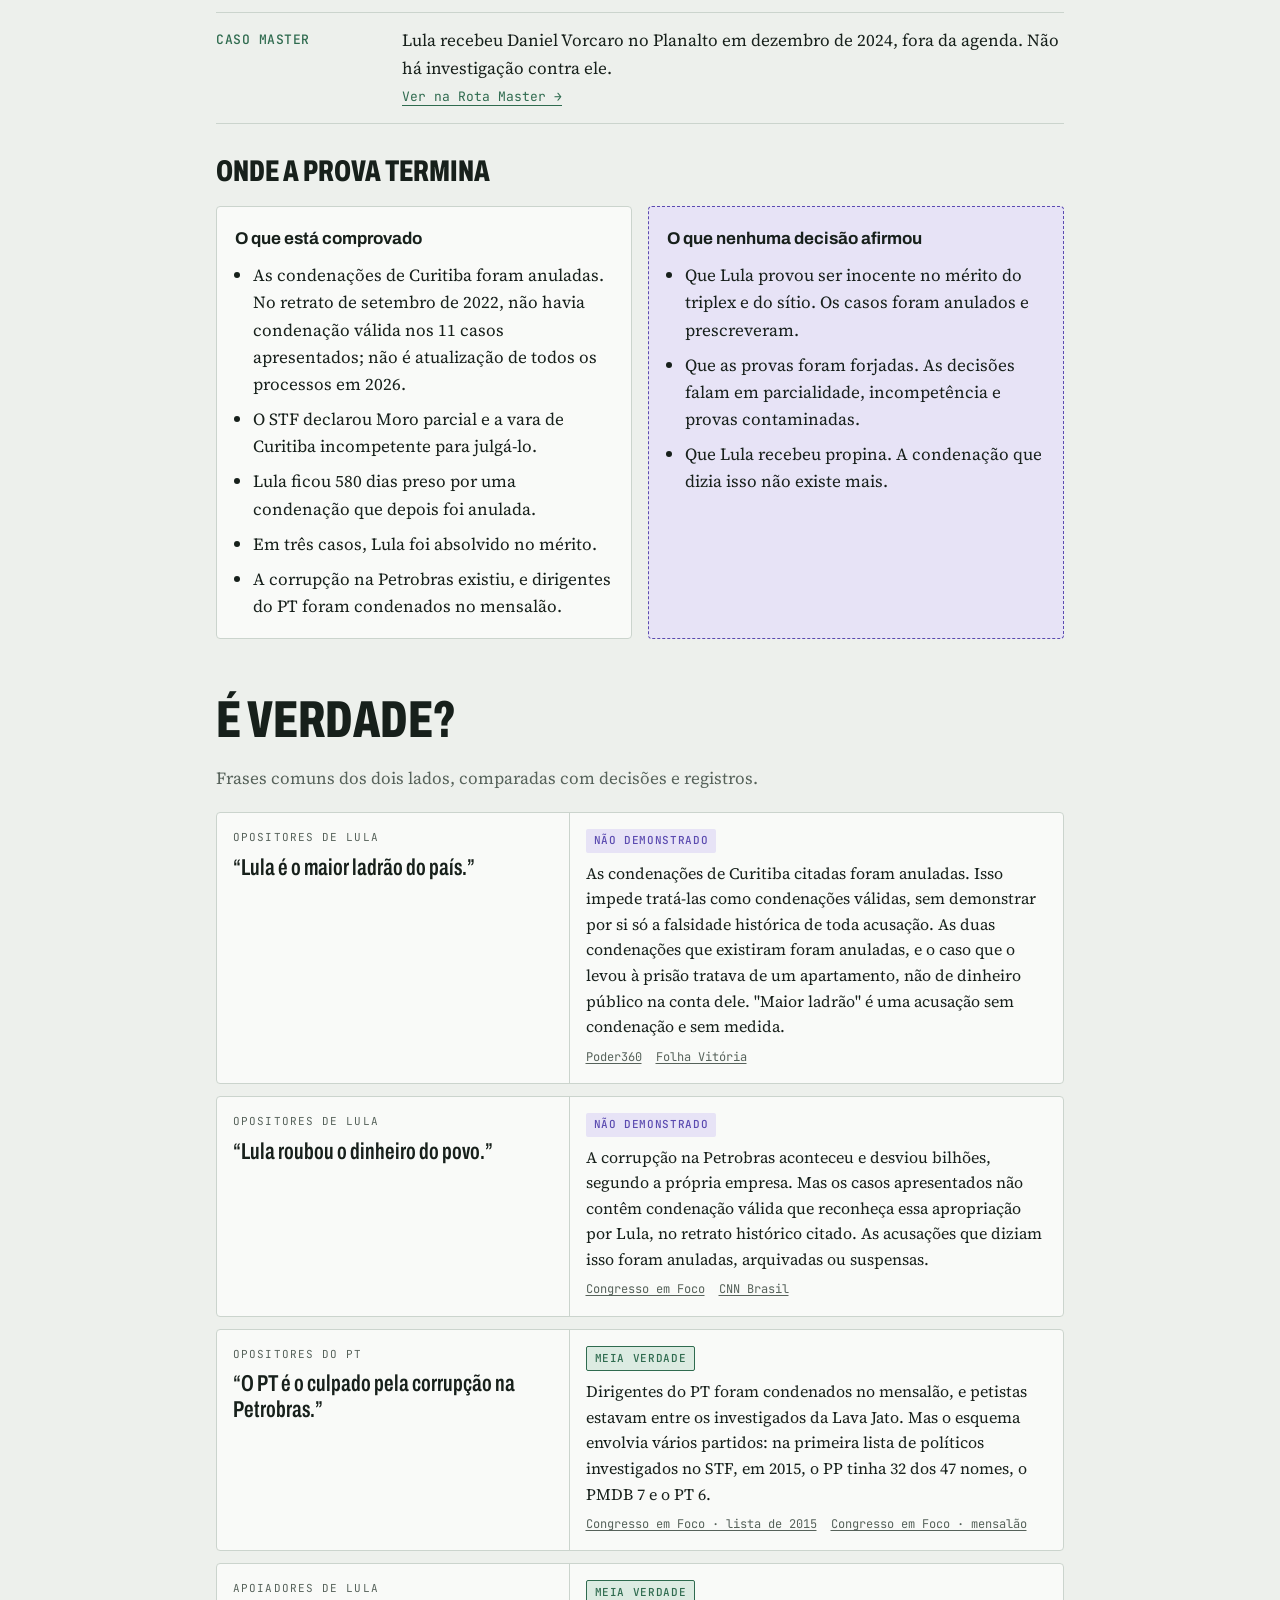
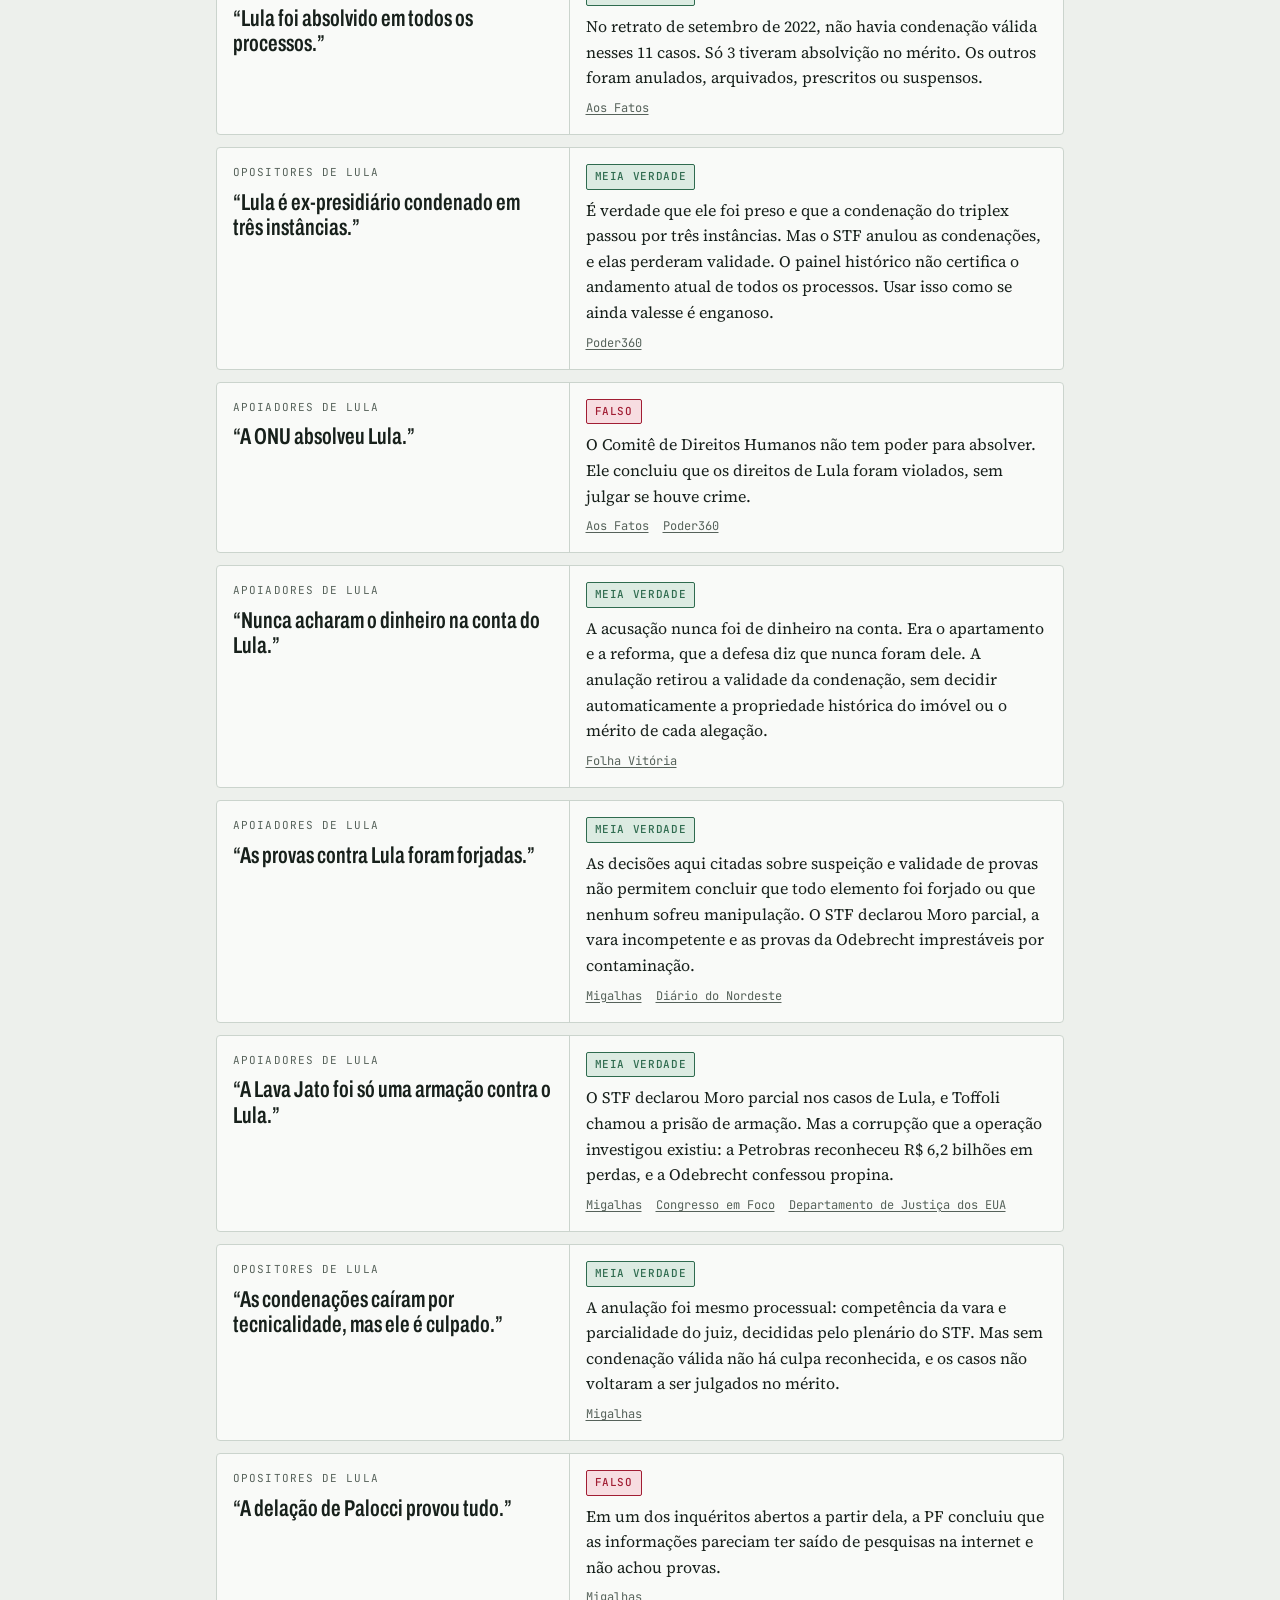
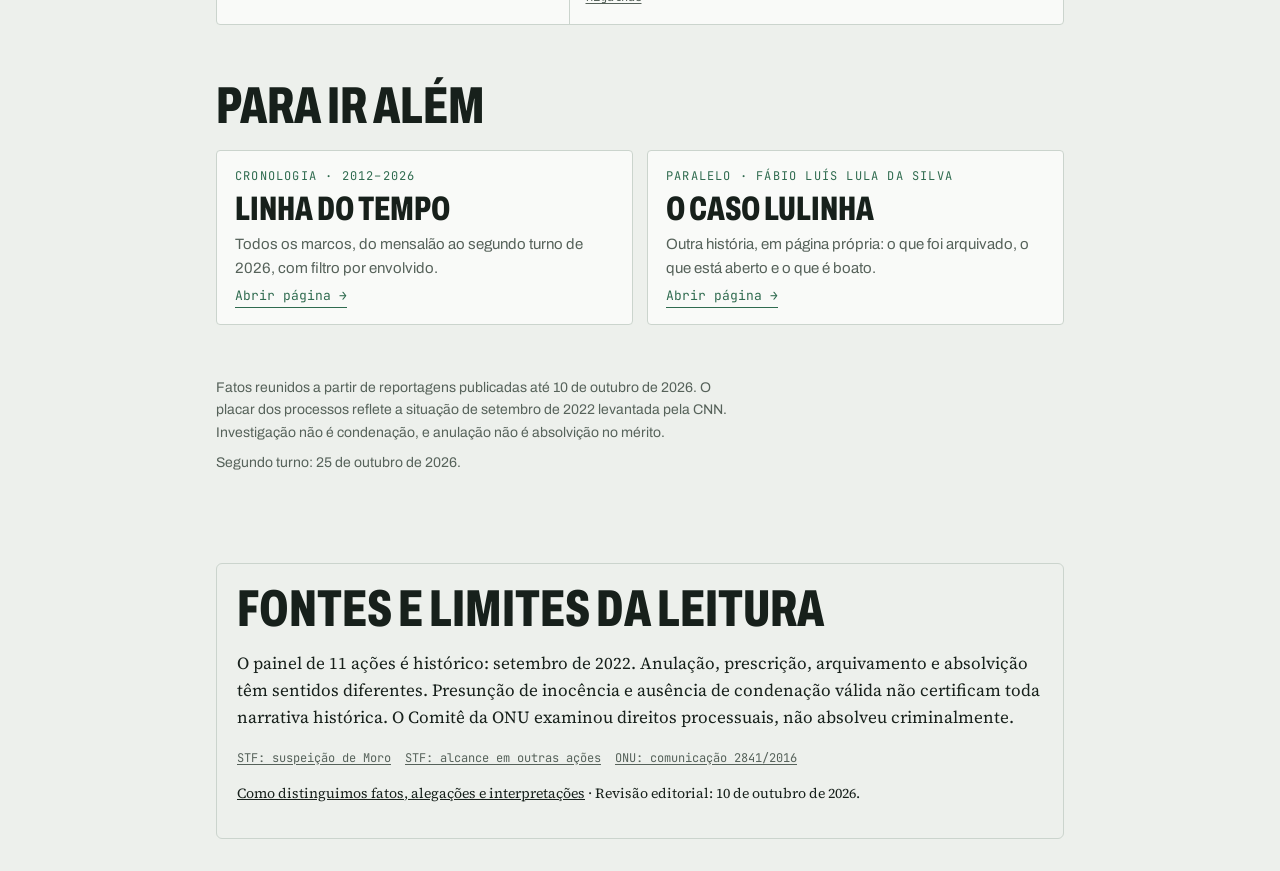
==== commit 862acbc3: "Adiciona a Rota do Contracheque ao menu Co-Authored-By: Claude Opus 5.5 <noreply@anthropic.com> Clau" ====
--- a/index.html
+++ b/index.html
@@ -138,7 +138,7 @@
 </head><body>
 
 
-<style>/* barra comum das Rotas */.rotas-bar .rb-lang{margin-left:auto;color:var(--accent);font-weight:600}.rotas-bar{border-bottom:1px solid var(--line);background:var(--bg);font-family:var(--mono);font-size:12px;letter-spacing:.1em;text-transform:uppercase}.rotas-bar>div{max-width:880px;margin:0 auto;padding:10px 16px;display:flex;flex-wrap:wrap;align-items:center;gap:6px 18px}.rotas-bar a{color:var(--muted);text-decoration:none;padding-block:2px;border-bottom:2px solid transparent}.rotas-bar a:hover{color:var(--ink)}.rotas-bar a[aria-current]{color:var(--ink);border-bottom-color:var(--accent)}.rotas-bar .rb-home{color:var(--accent);font-weight:600}.rv-btn{display:inline-flex;align-items:center;gap:8px;justify-self:start;font-family:var(--ui,system-ui);font-weight:800;font-size:16px;letter-spacing:.02em;text-decoration:none;color:var(--paper,#fff);background:var(--accent);padding:10px 16px;border-radius:999px;box-shadow:0 2px 0 rgba(0,0,0,.15)}.rv-btn:hover{filter:brightness(1.08)}.rv-btn:focus-visible{outline:3px solid var(--ink);outline-offset:2px}.rotas-bar a:focus-visible{outline:3px solid var(--accent);outline-offset:2px}</style><style>/* padrão das Rotas: formato detalhado */body{font-size:17px;line-height:1.6}h1{font-family:var(--display);font-stretch:62%;font-weight:900;font-size:clamp(60px,15vw,140px);line-height:.86;text-transform:uppercase;overflow-wrap:anywhere}h2{font-family:var(--display);font-stretch:66%;font-weight:800;font-size:clamp(34px,7vw,52px);line-height:.95;text-transform:uppercase}</style><nav class="rotas-bar" aria-label="Rotas"><div><a class="rb-home" href="https://fcarvalhodev.github.io/rotas/">Rotas</a><a href="https://fcarvalhodev.github.io/rota-washington/">Washington</a><a href="https://fcarvalhodev.github.io/rota-master/">Master</a><a href="https://fcarvalhodev.github.io/rota-curitiba/" aria-current="page">Curitiba</a><a href="https://fcarvalhodev.github.io/rota-da-fe/">Fé</a><a href="https://fcarvalhodev.github.io/rota-esplanada/">Esplanada</a><a href="https://fcarvalhodev.github.io/rota-itamaraty/">Itamaraty</a><a href="https://fcarvalhodev.github.io/rota-da-picanha/">Picanha</a><a href="https://fcarvalhodev.github.io/rota-do-ibge/">IBGE</a><a href="https://fcarvalhodev.github.io/rota-velho-chico/">Velho Chico</a><a href="https://fcarvalhodev.github.io/rota-do-tesouro/">Tesouro</a><a href="https://fcarvalhodev.github.io/rota-rouanet/">Rouanet</a><a href="https://fcarvalhodev.github.io/rota-dos-ventos/">Ventos</a><a href="https://fcarvalhodev.github.io/rota-do-algoritmo/">Algoritmo</a><a href="https://fcarvalhodev.github.io/rota-do-posto/">Posto</a><a href="https://fcarvalhodev.github.io/rota-das-queimadas/">Queimadas</a><a href="https://fcarvalhodev.github.io/rota-dos-games/">Games</a><a class="rb-lang" href="en/" hreflang="en" lang="en">EN</a></div></nav>
+<style>/* barra comum das Rotas */.rotas-bar .rb-lang{margin-left:auto;color:var(--accent);font-weight:600}.rotas-bar{border-bottom:1px solid var(--line);background:var(--bg);font-family:var(--mono);font-size:12px;letter-spacing:.1em;text-transform:uppercase}.rotas-bar>div{max-width:880px;margin:0 auto;padding:10px 16px;display:flex;flex-wrap:wrap;align-items:center;gap:6px 18px}.rotas-bar a{color:var(--muted);text-decoration:none;padding-block:2px;border-bottom:2px solid transparent}.rotas-bar a:hover{color:var(--ink)}.rotas-bar a[aria-current]{color:var(--ink);border-bottom-color:var(--accent)}.rotas-bar .rb-home{color:var(--accent);font-weight:600}.rv-btn{display:inline-flex;align-items:center;gap:8px;justify-self:start;font-family:var(--ui,system-ui);font-weight:800;font-size:16px;letter-spacing:.02em;text-decoration:none;color:var(--paper,#fff);background:var(--accent);padding:10px 16px;border-radius:999px;box-shadow:0 2px 0 rgba(0,0,0,.15)}.rv-btn:hover{filter:brightness(1.08)}.rv-btn:focus-visible{outline:3px solid var(--ink);outline-offset:2px}.rotas-bar a:focus-visible{outline:3px solid var(--accent);outline-offset:2px}</style><style>/* padrão das Rotas: formato detalhado */body{font-size:17px;line-height:1.6}h1{font-family:var(--display);font-stretch:62%;font-weight:900;font-size:clamp(60px,15vw,140px);line-height:.86;text-transform:uppercase;overflow-wrap:anywhere}h2{font-family:var(--display);font-stretch:66%;font-weight:800;font-size:clamp(34px,7vw,52px);line-height:.95;text-transform:uppercase}</style><nav class="rotas-bar" aria-label="Rotas"><div><a class="rb-home" href="https://fcarvalhodev.github.io/rotas/">Rotas</a><a href="https://fcarvalhodev.github.io/rota-washington/">Washington</a><a href="https://fcarvalhodev.github.io/rota-master/">Master</a><a href="https://fcarvalhodev.github.io/rota-curitiba/" aria-current="page">Curitiba</a><a href="https://fcarvalhodev.github.io/rota-da-fe/">Fé</a><a href="https://fcarvalhodev.github.io/rota-esplanada/">Esplanada</a><a href="https://fcarvalhodev.github.io/rota-itamaraty/">Itamaraty</a><a href="https://fcarvalhodev.github.io/rota-da-picanha/">Picanha</a><a href="https://fcarvalhodev.github.io/rota-do-ibge/">IBGE</a><a href="https://fcarvalhodev.github.io/rota-velho-chico/">Velho Chico</a><a href="https://fcarvalhodev.github.io/rota-do-tesouro/">Tesouro</a><a href="https://fcarvalhodev.github.io/rota-rouanet/">Rouanet</a><a href="https://fcarvalhodev.github.io/rota-dos-ventos/">Ventos</a><a href="https://fcarvalhodev.github.io/rota-do-algoritmo/">Algoritmo</a><a href="https://fcarvalhodev.github.io/rota-do-posto/">Posto</a><a href="https://fcarvalhodev.github.io/rota-das-queimadas/">Queimadas</a><a href="https://fcarvalhodev.github.io/rota-dos-games/">Games</a><a href="https://fcarvalhodev.github.io/rota-do-contracheque/">Contracheque</a><a class="rb-lang" href="en/" hreflang="en" lang="en">EN</a></div></nav>
 <header class="wrap hero">
   <div class="kicker">Dossiê · Lula, Lulinha e a Lava Jato · atualizado em 10 out 2026</div>
   <h1>Rota<br>Curitiba</h1>
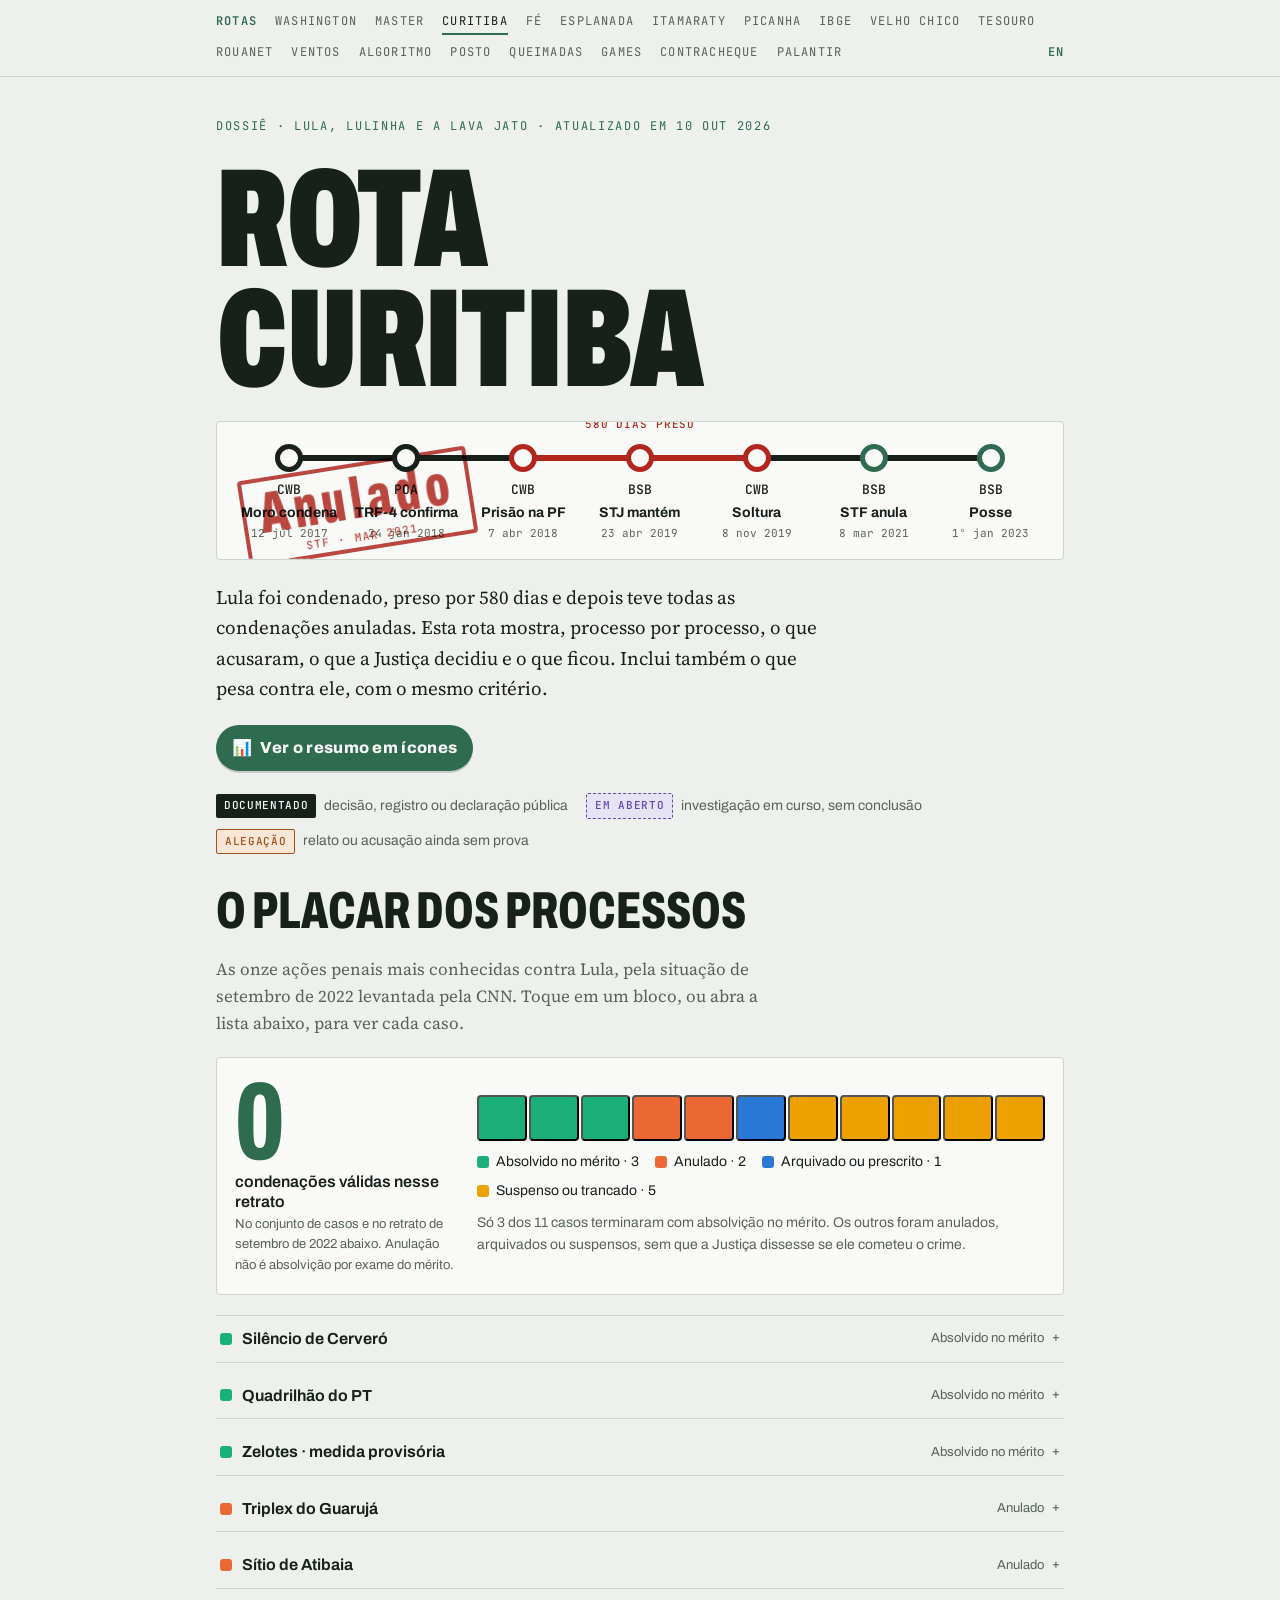
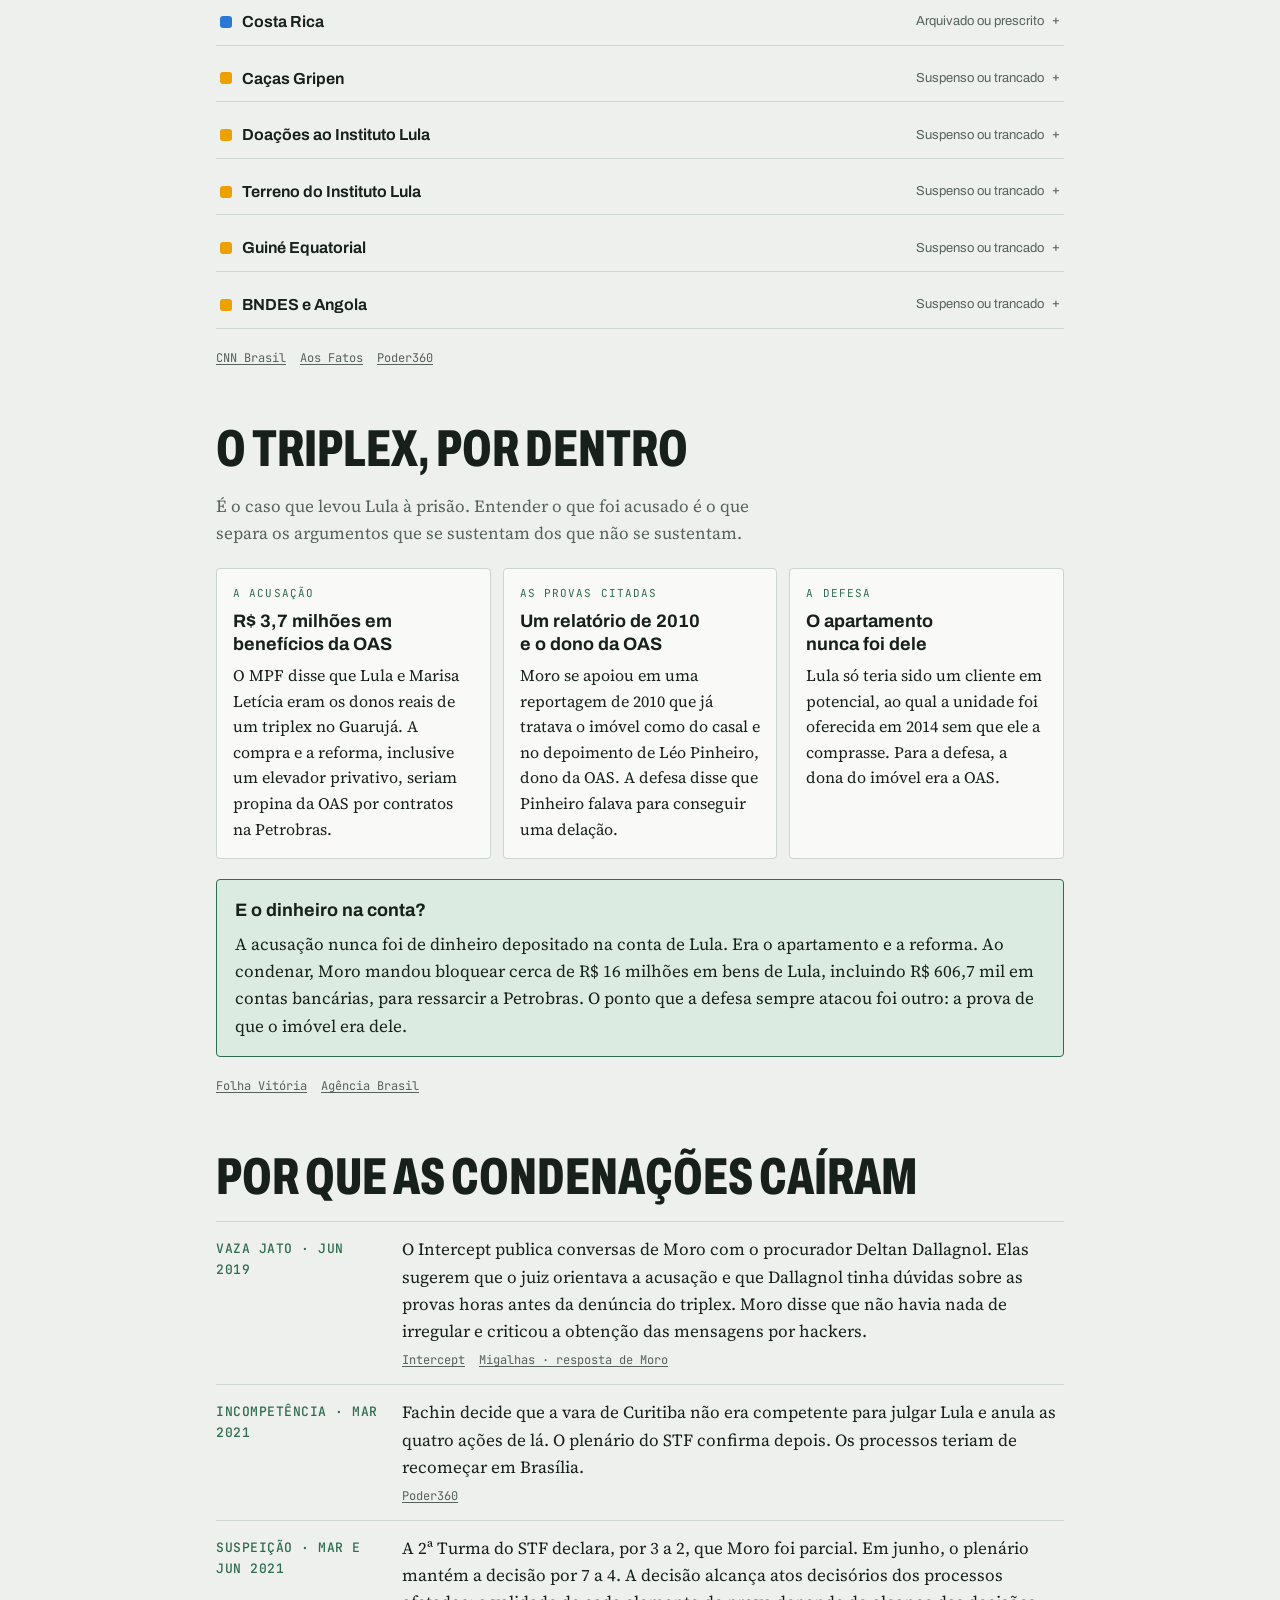
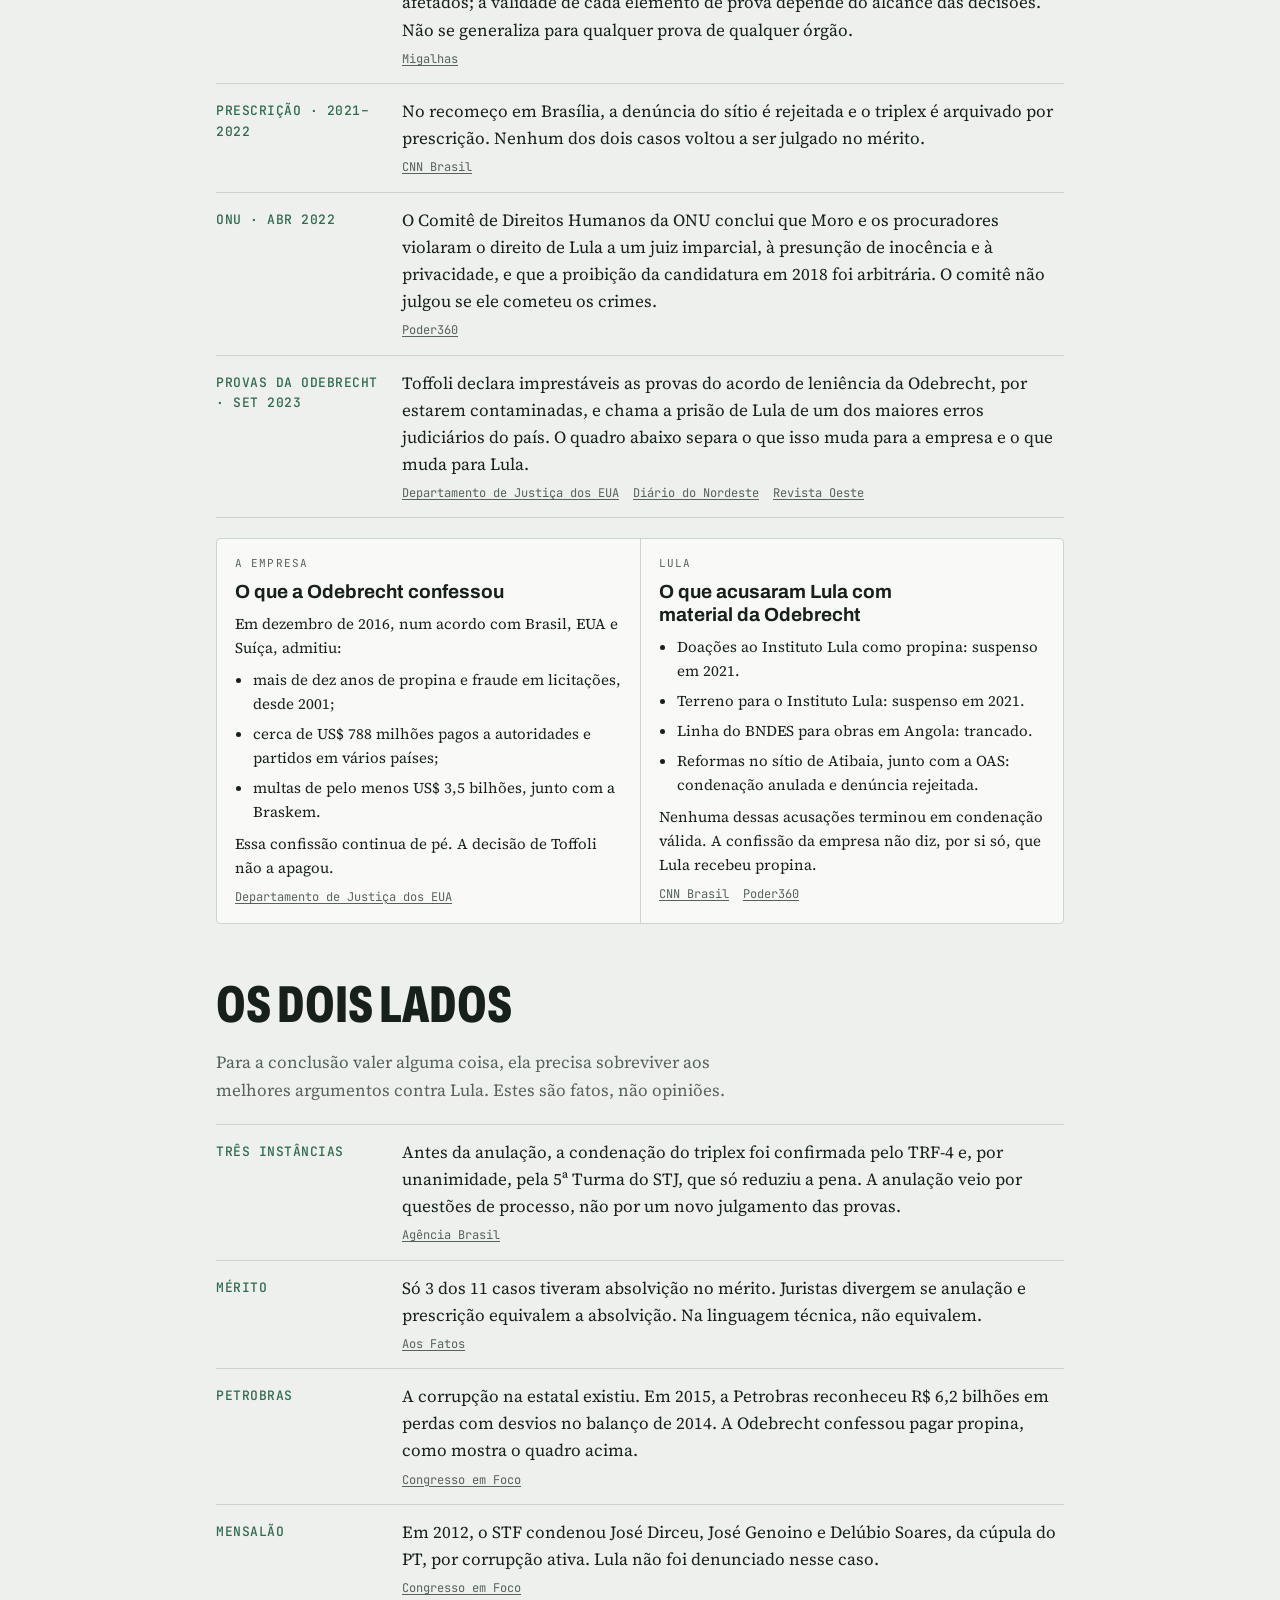
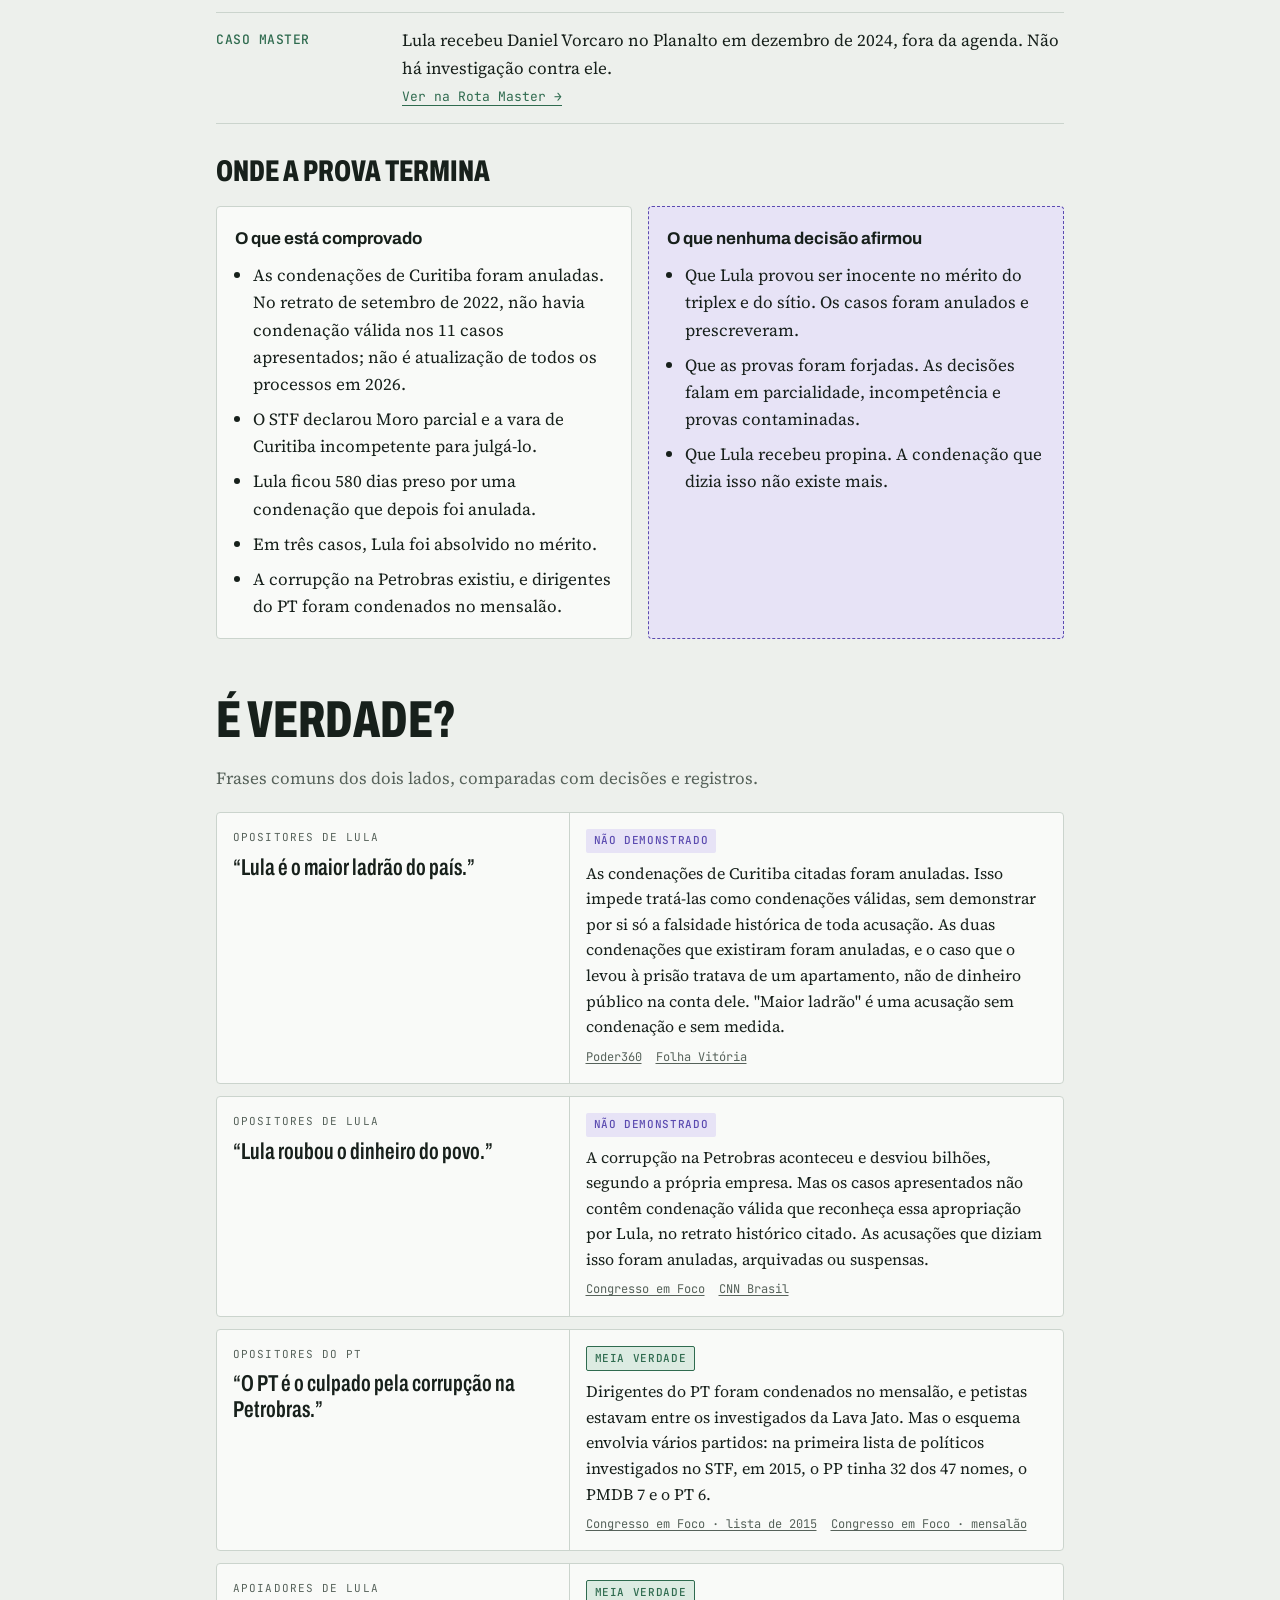
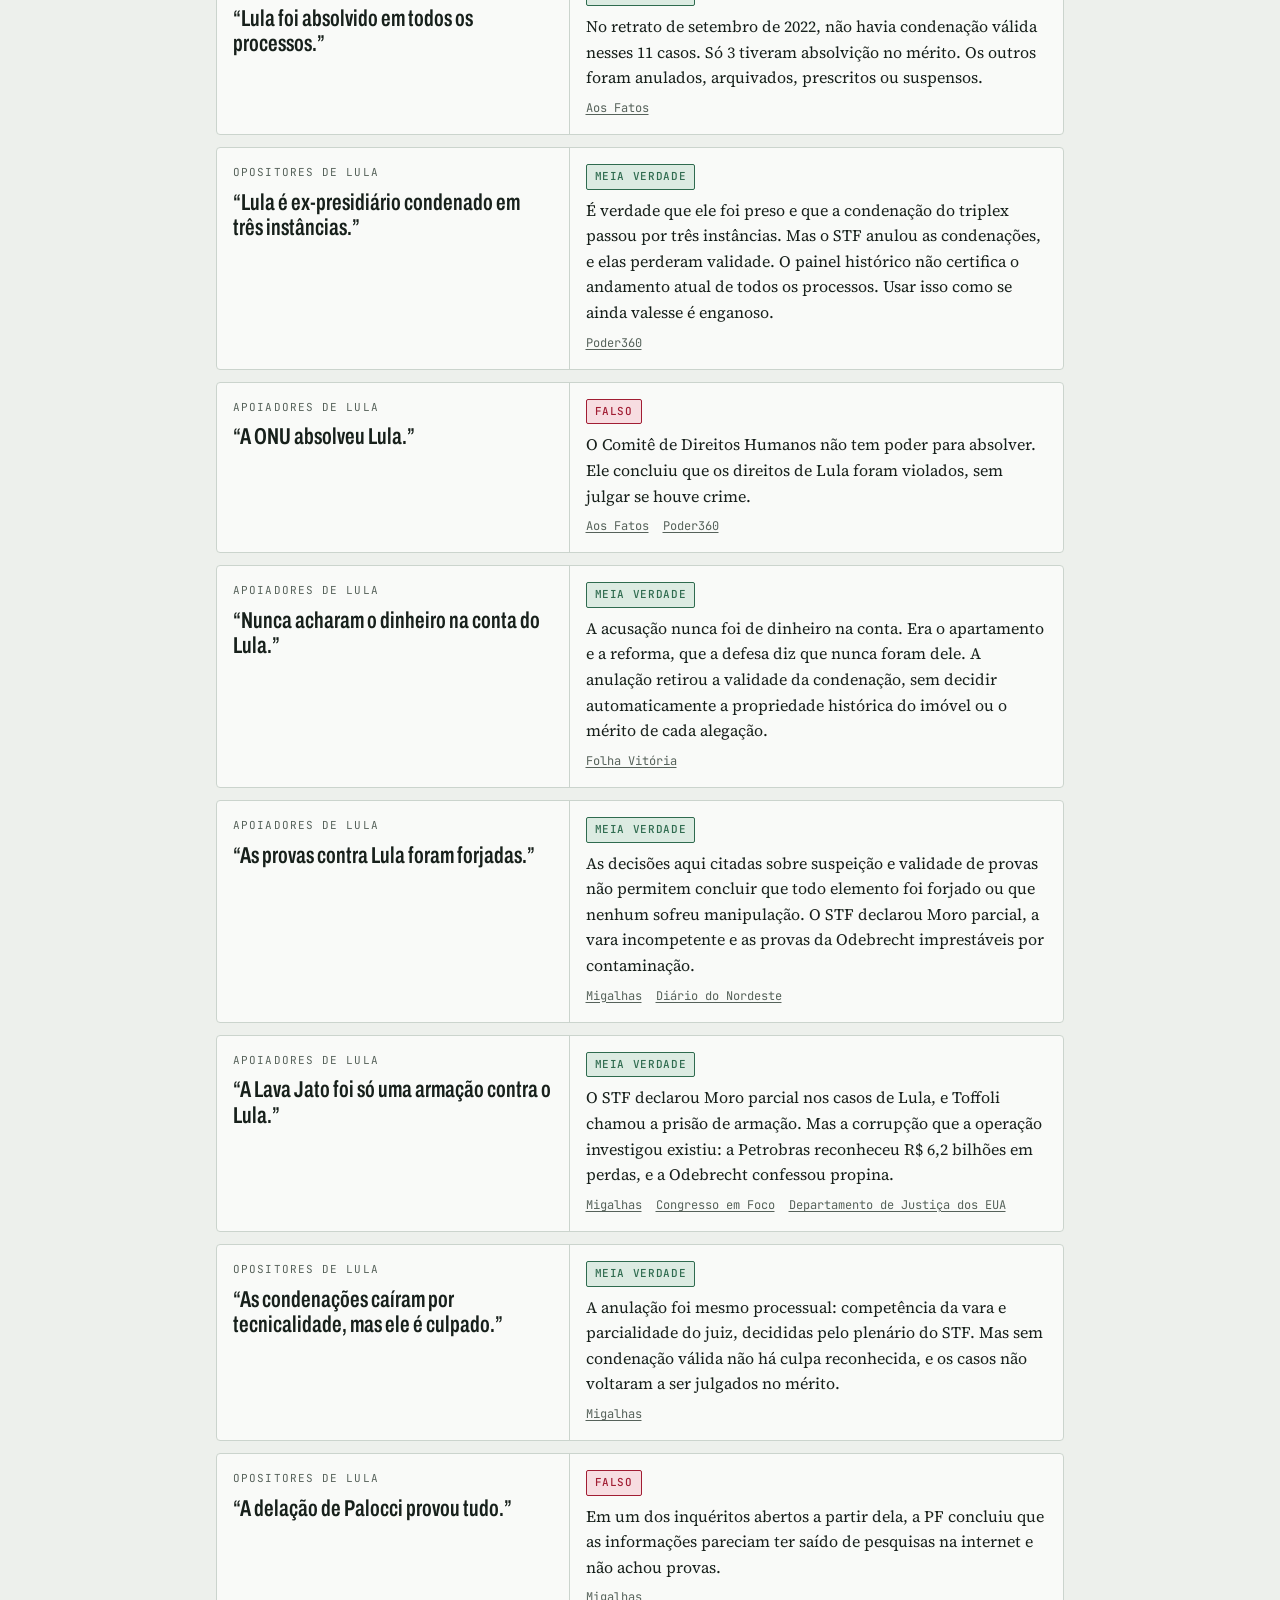
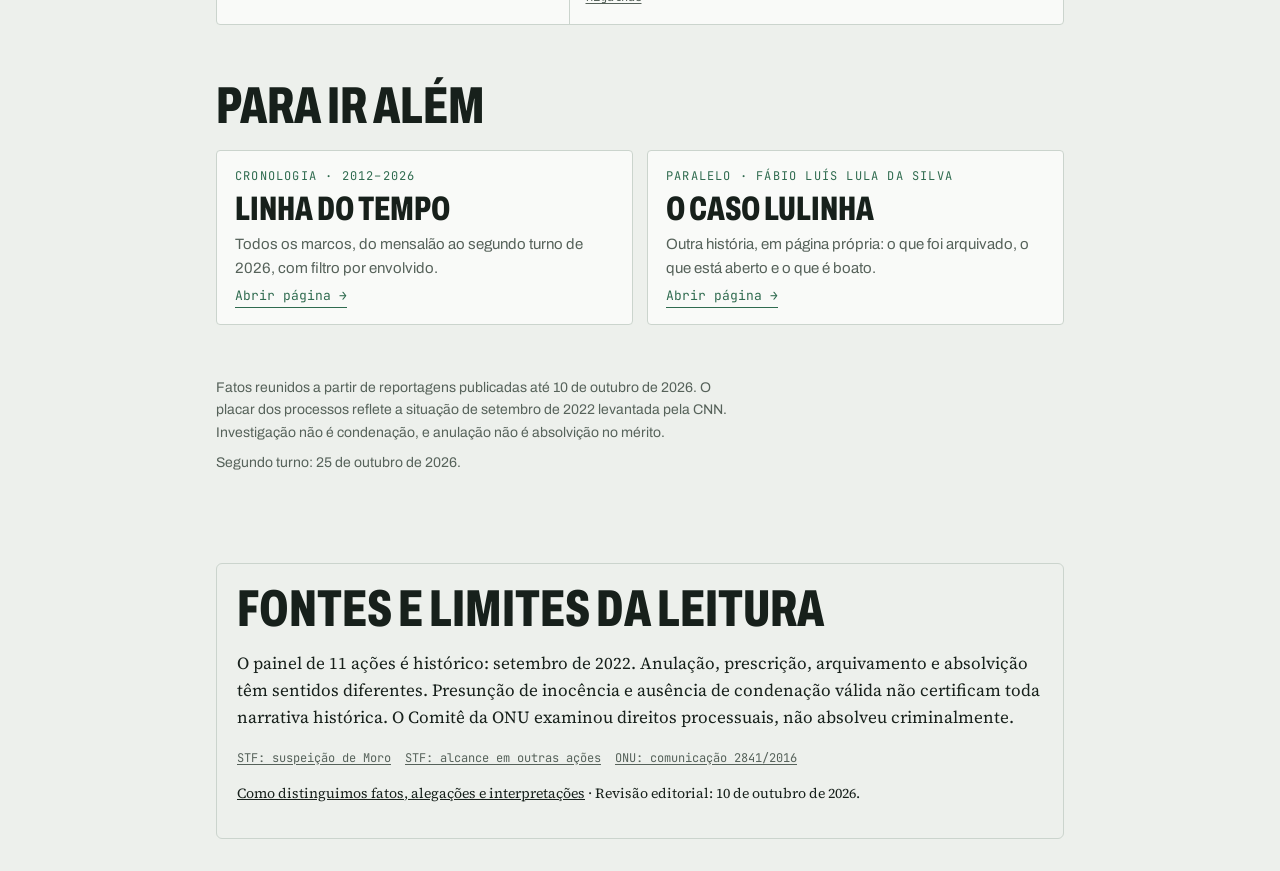
==== commit d76745e1: "Adiciona a Rota Palantir ao menu Co-Authored-By: Claude Opus 5.5 <noreply@anthropic.com> Claude-Sess" ====
--- a/index.html
+++ b/index.html
@@ -138,7 +138,7 @@
 </head><body>
 
 
-<style>/* barra comum das Rotas */.rotas-bar .rb-lang{margin-left:auto;color:var(--accent);font-weight:600}.rotas-bar{border-bottom:1px solid var(--line);background:var(--bg);font-family:var(--mono);font-size:12px;letter-spacing:.1em;text-transform:uppercase}.rotas-bar>div{max-width:880px;margin:0 auto;padding:10px 16px;display:flex;flex-wrap:wrap;align-items:center;gap:6px 18px}.rotas-bar a{color:var(--muted);text-decoration:none;padding-block:2px;border-bottom:2px solid transparent}.rotas-bar a:hover{color:var(--ink)}.rotas-bar a[aria-current]{color:var(--ink);border-bottom-color:var(--accent)}.rotas-bar .rb-home{color:var(--accent);font-weight:600}.rv-btn{display:inline-flex;align-items:center;gap:8px;justify-self:start;font-family:var(--ui,system-ui);font-weight:800;font-size:16px;letter-spacing:.02em;text-decoration:none;color:var(--paper,#fff);background:var(--accent);padding:10px 16px;border-radius:999px;box-shadow:0 2px 0 rgba(0,0,0,.15)}.rv-btn:hover{filter:brightness(1.08)}.rv-btn:focus-visible{outline:3px solid var(--ink);outline-offset:2px}.rotas-bar a:focus-visible{outline:3px solid var(--accent);outline-offset:2px}</style><style>/* padrão das Rotas: formato detalhado */body{font-size:17px;line-height:1.6}h1{font-family:var(--display);font-stretch:62%;font-weight:900;font-size:clamp(60px,15vw,140px);line-height:.86;text-transform:uppercase;overflow-wrap:anywhere}h2{font-family:var(--display);font-stretch:66%;font-weight:800;font-size:clamp(34px,7vw,52px);line-height:.95;text-transform:uppercase}</style><nav class="rotas-bar" aria-label="Rotas"><div><a class="rb-home" href="https://fcarvalhodev.github.io/rotas/">Rotas</a><a href="https://fcarvalhodev.github.io/rota-washington/">Washington</a><a href="https://fcarvalhodev.github.io/rota-master/">Master</a><a href="https://fcarvalhodev.github.io/rota-curitiba/" aria-current="page">Curitiba</a><a href="https://fcarvalhodev.github.io/rota-da-fe/">Fé</a><a href="https://fcarvalhodev.github.io/rota-esplanada/">Esplanada</a><a href="https://fcarvalhodev.github.io/rota-itamaraty/">Itamaraty</a><a href="https://fcarvalhodev.github.io/rota-da-picanha/">Picanha</a><a href="https://fcarvalhodev.github.io/rota-do-ibge/">IBGE</a><a href="https://fcarvalhodev.github.io/rota-velho-chico/">Velho Chico</a><a href="https://fcarvalhodev.github.io/rota-do-tesouro/">Tesouro</a><a href="https://fcarvalhodev.github.io/rota-rouanet/">Rouanet</a><a href="https://fcarvalhodev.github.io/rota-dos-ventos/">Ventos</a><a href="https://fcarvalhodev.github.io/rota-do-algoritmo/">Algoritmo</a><a href="https://fcarvalhodev.github.io/rota-do-posto/">Posto</a><a href="https://fcarvalhodev.github.io/rota-das-queimadas/">Queimadas</a><a href="https://fcarvalhodev.github.io/rota-dos-games/">Games</a><a href="https://fcarvalhodev.github.io/rota-do-contracheque/">Contracheque</a><a class="rb-lang" href="en/" hreflang="en" lang="en">EN</a></div></nav>
+<style>/* barra comum das Rotas */.rotas-bar .rb-lang{margin-left:auto;color:var(--accent);font-weight:600}.rotas-bar{border-bottom:1px solid var(--line);background:var(--bg);font-family:var(--mono);font-size:12px;letter-spacing:.1em;text-transform:uppercase}.rotas-bar>div{max-width:880px;margin:0 auto;padding:10px 16px;display:flex;flex-wrap:wrap;align-items:center;gap:6px 18px}.rotas-bar a{color:var(--muted);text-decoration:none;padding-block:2px;border-bottom:2px solid transparent}.rotas-bar a:hover{color:var(--ink)}.rotas-bar a[aria-current]{color:var(--ink);border-bottom-color:var(--accent)}.rotas-bar .rb-home{color:var(--accent);font-weight:600}.rv-btn{display:inline-flex;align-items:center;gap:8px;justify-self:start;font-family:var(--ui,system-ui);font-weight:800;font-size:16px;letter-spacing:.02em;text-decoration:none;color:var(--paper,#fff);background:var(--accent);padding:10px 16px;border-radius:999px;box-shadow:0 2px 0 rgba(0,0,0,.15)}.rv-btn:hover{filter:brightness(1.08)}.rv-btn:focus-visible{outline:3px solid var(--ink);outline-offset:2px}.rotas-bar a:focus-visible{outline:3px solid var(--accent);outline-offset:2px}</style><style>/* padrão das Rotas: formato detalhado */body{font-size:17px;line-height:1.6}h1{font-family:var(--display);font-stretch:62%;font-weight:900;font-size:clamp(60px,15vw,140px);line-height:.86;text-transform:uppercase;overflow-wrap:anywhere}h2{font-family:var(--display);font-stretch:66%;font-weight:800;font-size:clamp(34px,7vw,52px);line-height:.95;text-transform:uppercase}</style><nav class="rotas-bar" aria-label="Rotas"><div><a class="rb-home" href="https://fcarvalhodev.github.io/rotas/">Rotas</a><a href="https://fcarvalhodev.github.io/rota-washington/">Washington</a><a href="https://fcarvalhodev.github.io/rota-master/">Master</a><a href="https://fcarvalhodev.github.io/rota-curitiba/" aria-current="page">Curitiba</a><a href="https://fcarvalhodev.github.io/rota-da-fe/">Fé</a><a href="https://fcarvalhodev.github.io/rota-esplanada/">Esplanada</a><a href="https://fcarvalhodev.github.io/rota-itamaraty/">Itamaraty</a><a href="https://fcarvalhodev.github.io/rota-da-picanha/">Picanha</a><a href="https://fcarvalhodev.github.io/rota-do-ibge/">IBGE</a><a href="https://fcarvalhodev.github.io/rota-velho-chico/">Velho Chico</a><a href="https://fcarvalhodev.github.io/rota-do-tesouro/">Tesouro</a><a href="https://fcarvalhodev.github.io/rota-rouanet/">Rouanet</a><a href="https://fcarvalhodev.github.io/rota-dos-ventos/">Ventos</a><a href="https://fcarvalhodev.github.io/rota-do-algoritmo/">Algoritmo</a><a href="https://fcarvalhodev.github.io/rota-do-posto/">Posto</a><a href="https://fcarvalhodev.github.io/rota-das-queimadas/">Queimadas</a><a href="https://fcarvalhodev.github.io/rota-dos-games/">Games</a><a href="https://fcarvalhodev.github.io/rota-do-contracheque/">Contracheque</a><a href="https://fcarvalhodev.github.io/rota-palantir/">Palantir</a><a class="rb-lang" href="en/" hreflang="en" lang="en">EN</a></div></nav>
 <header class="wrap hero">
   <div class="kicker">Dossiê · Lula, Lulinha e a Lava Jato · atualizado em 10 out 2026</div>
   <h1>Rota<br>Curitiba</h1>
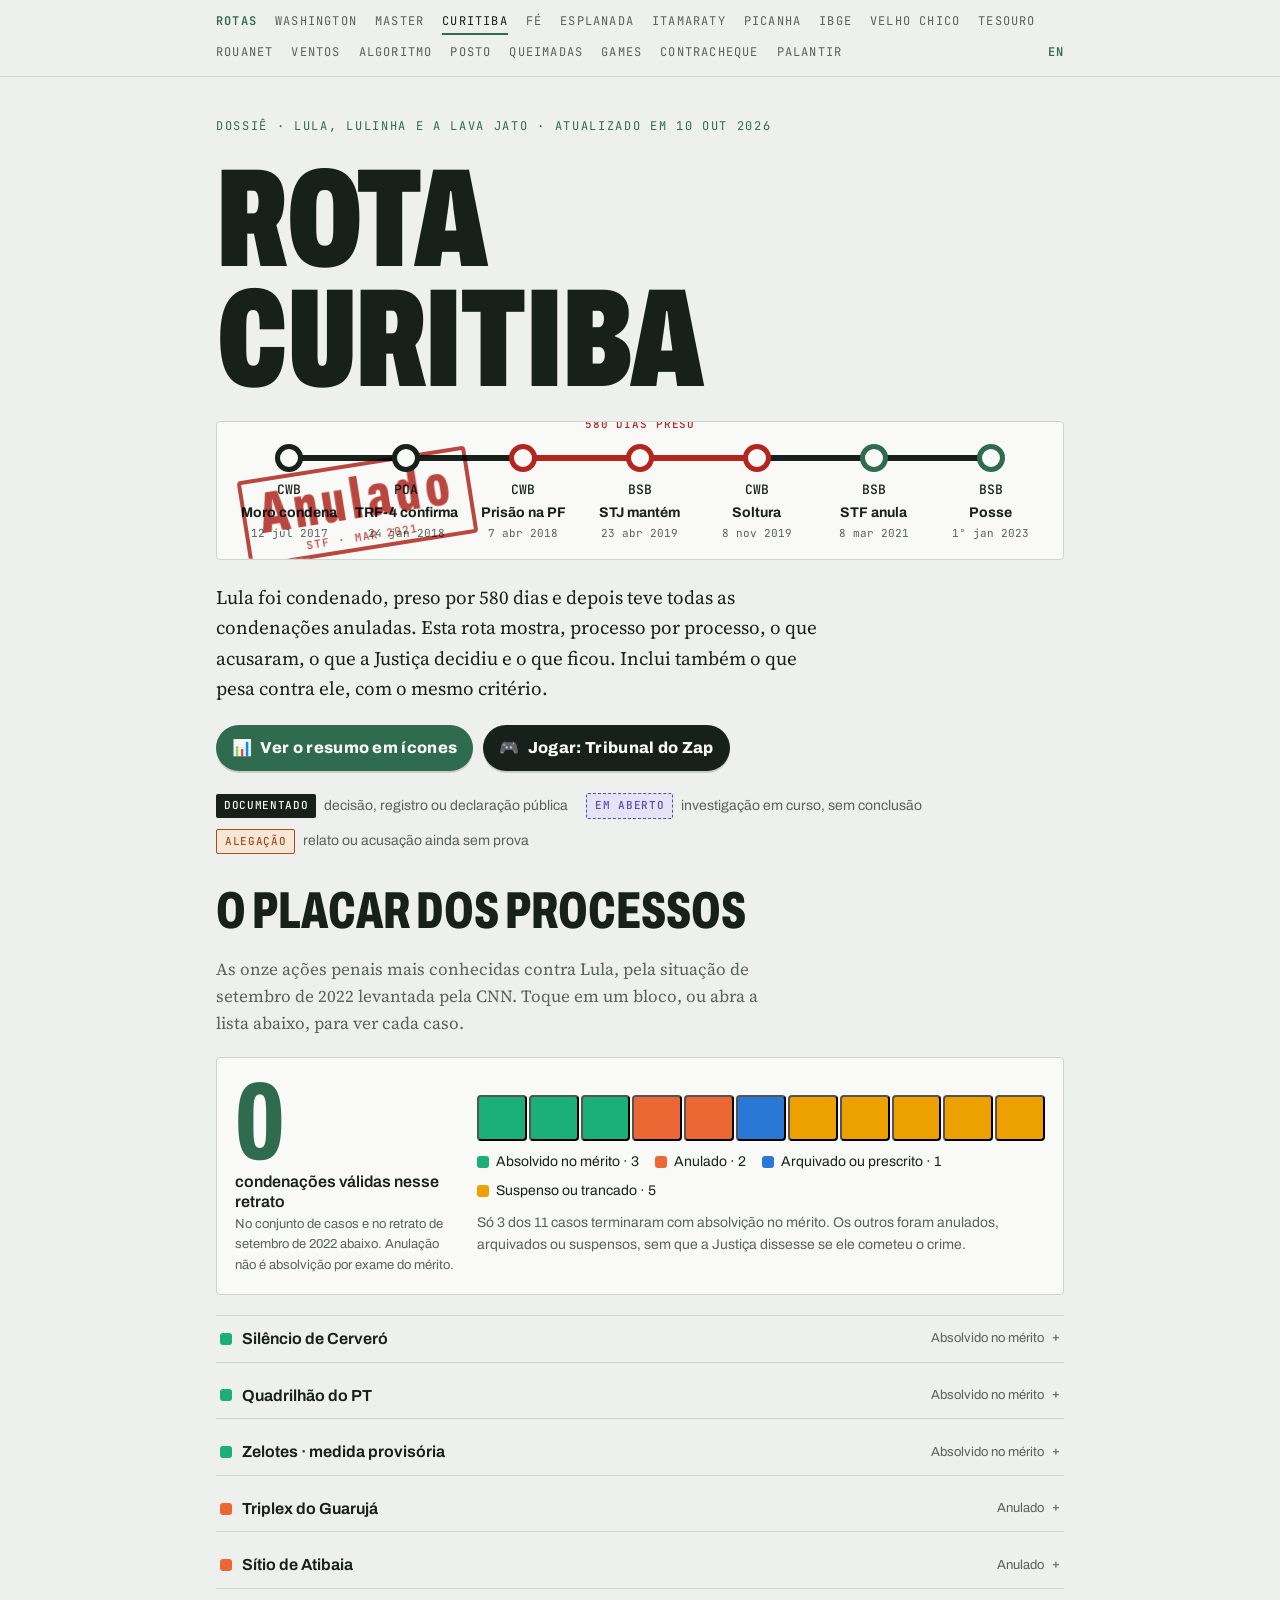
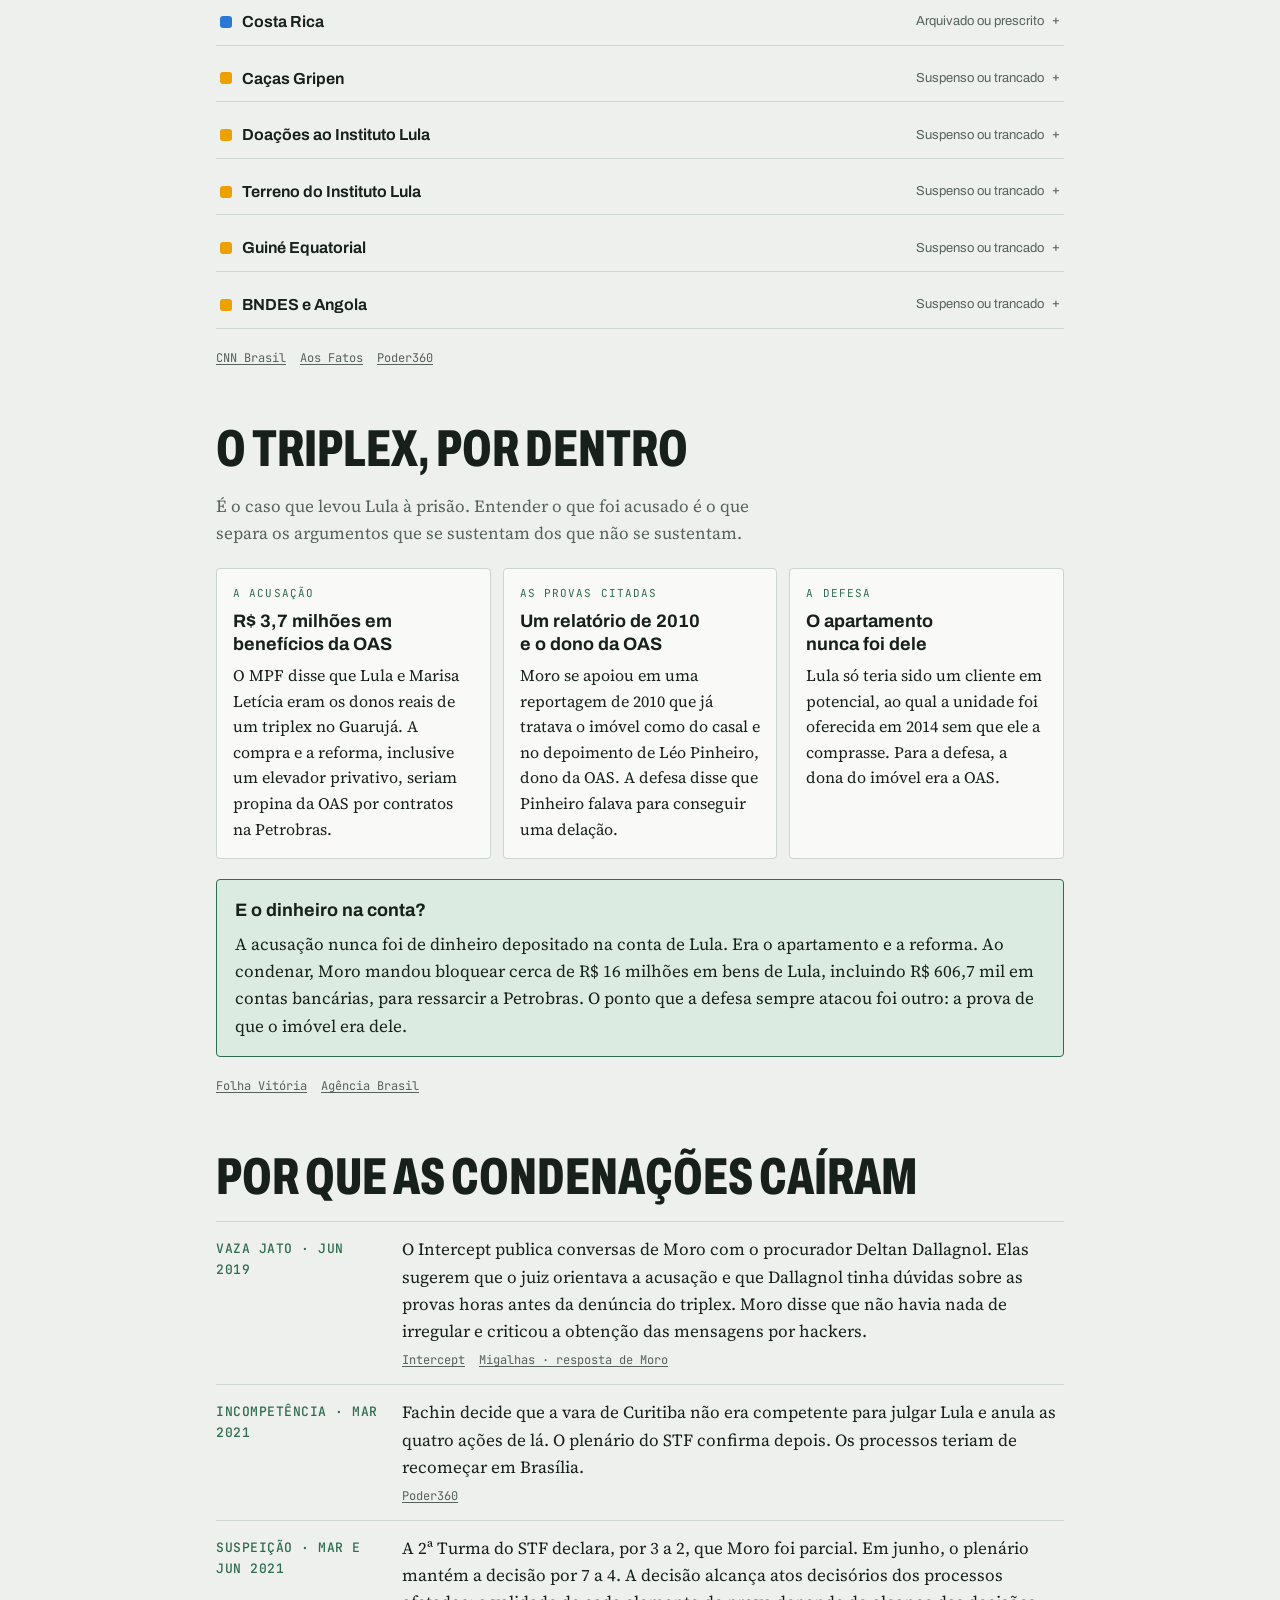
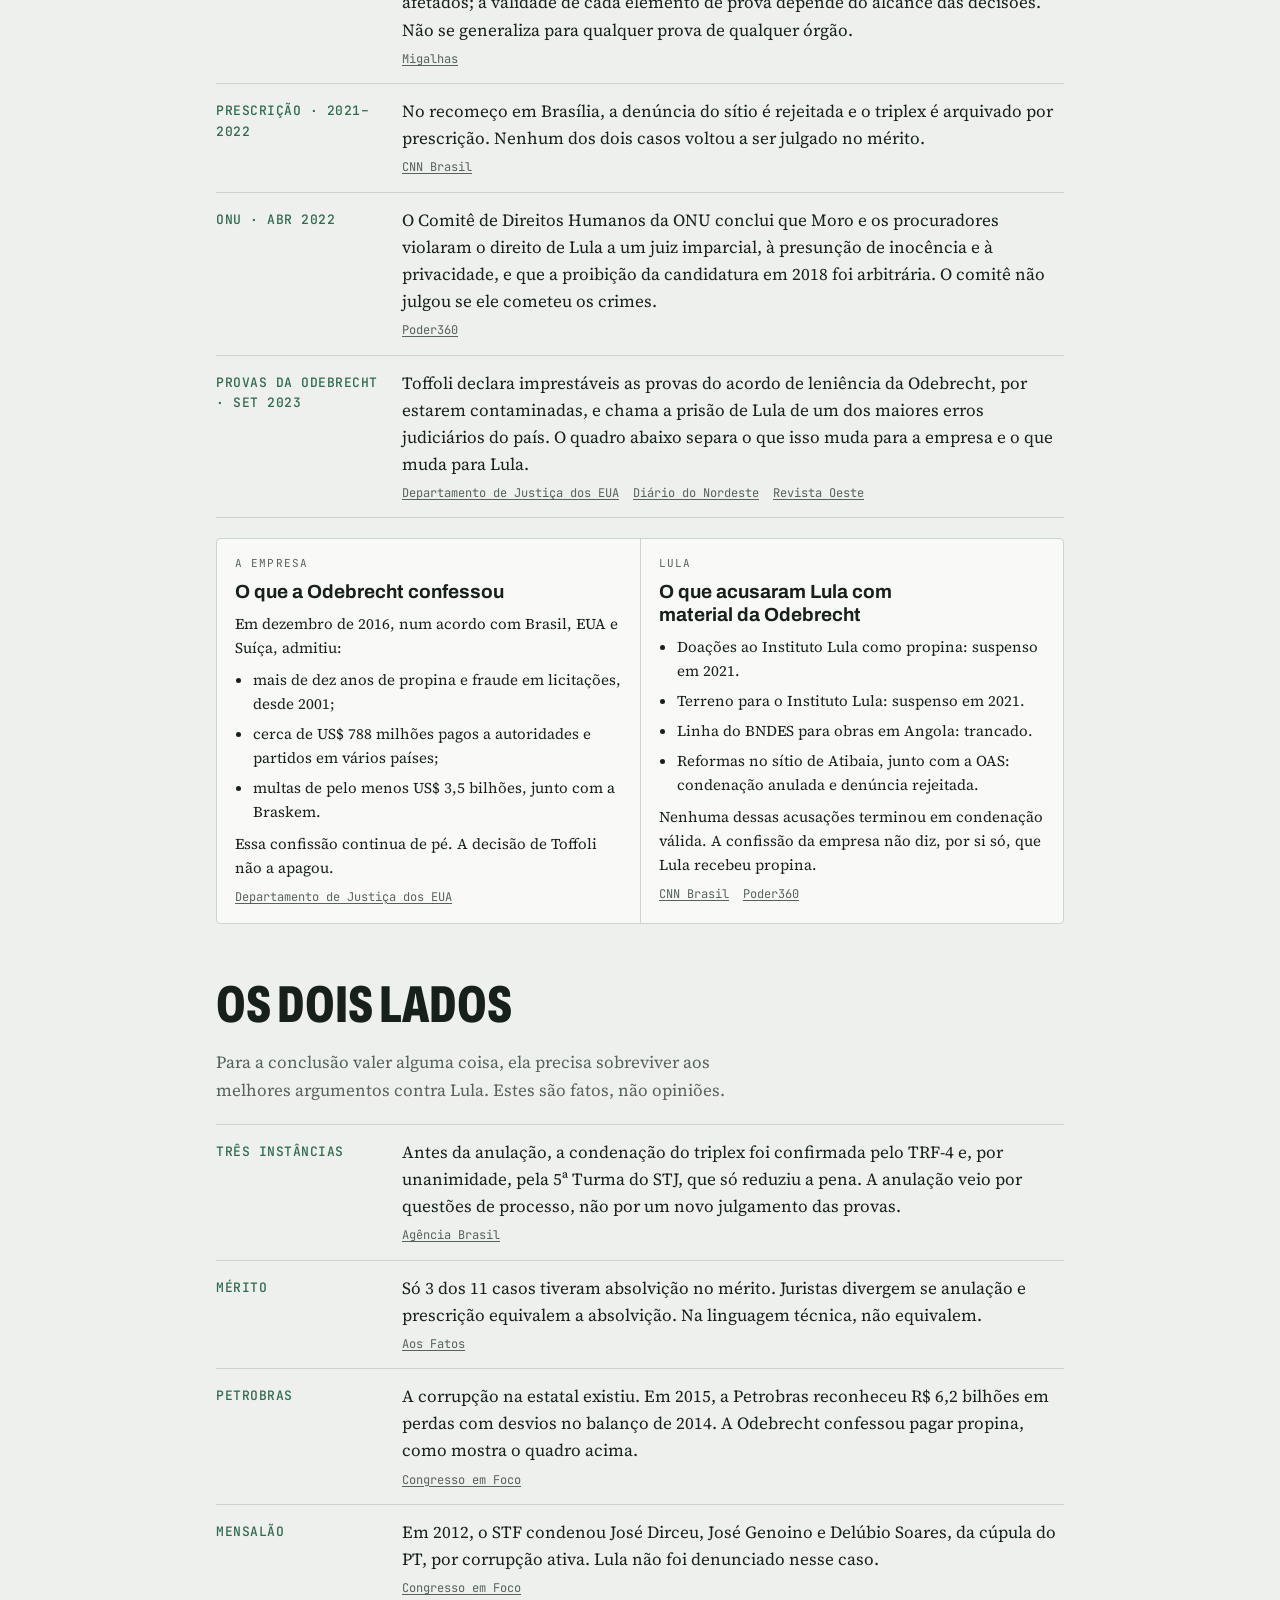
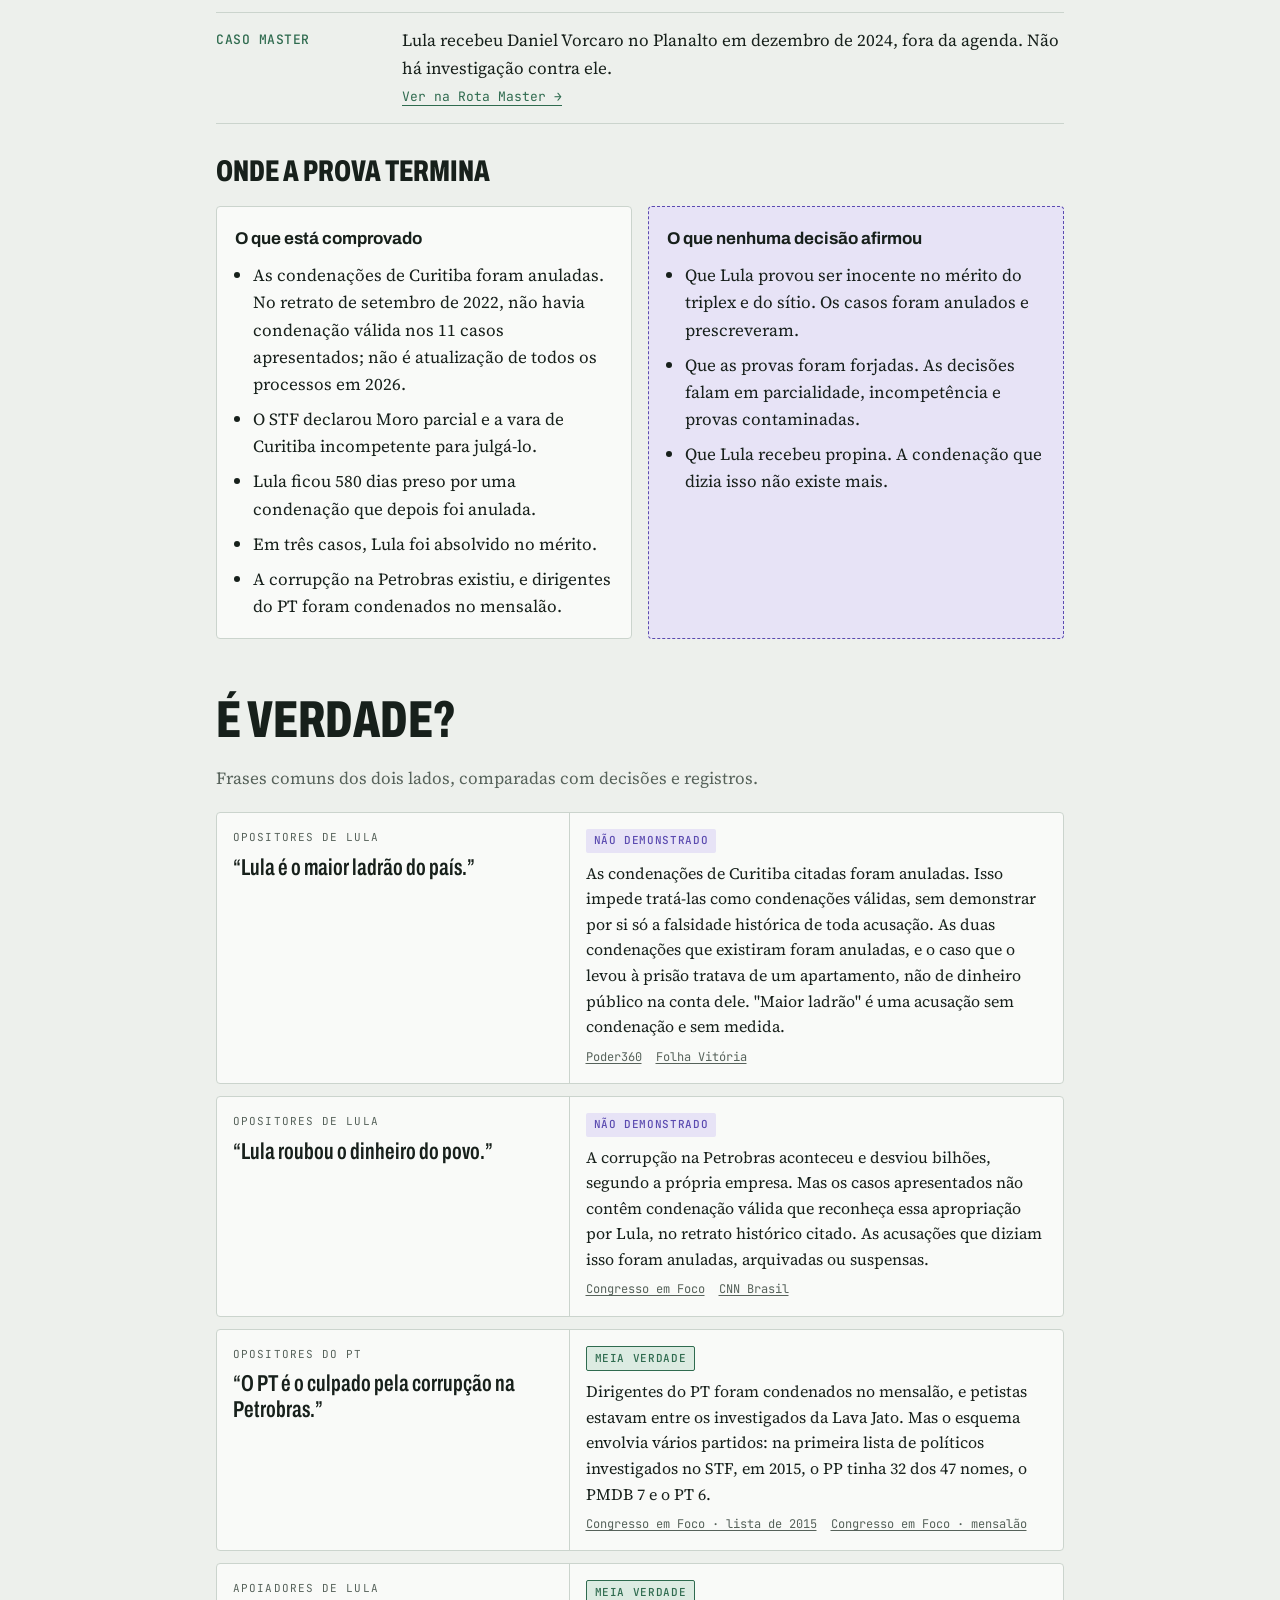
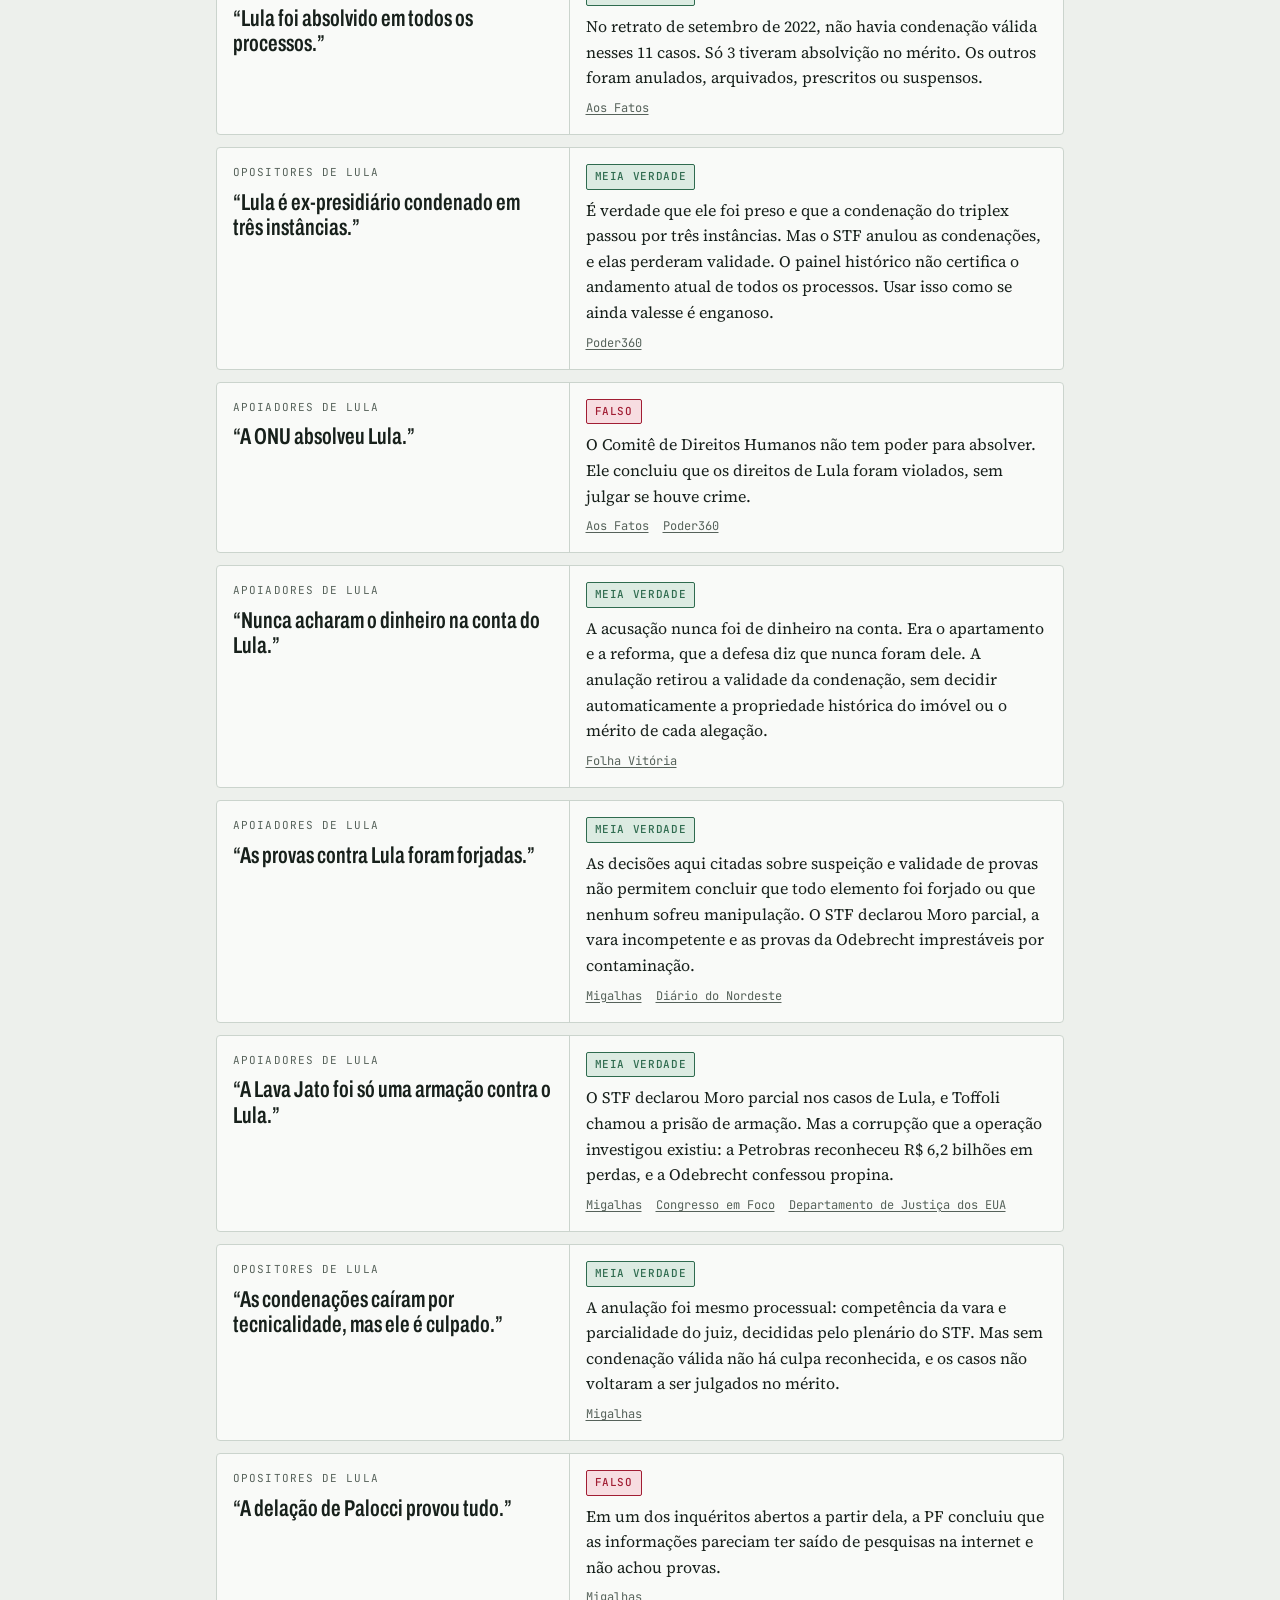
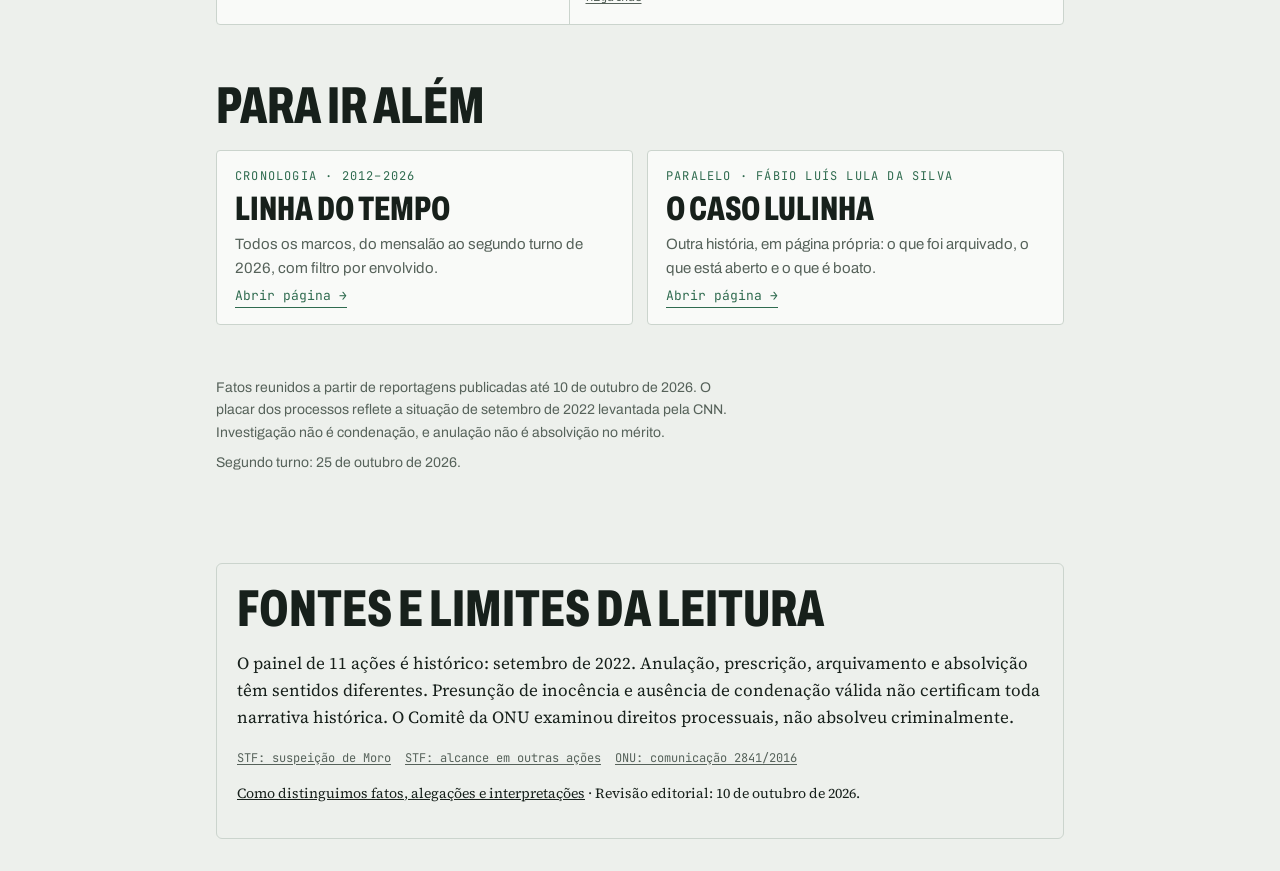
==== commit 748a50d3: "Adiciona o jogo da rota, em português e inglês Co-Authored-By: Claude Opus 5.5 <noreply@anthropic.co" ====
--- a/index.html
+++ b/index.html
@@ -156,7 +156,7 @@
     <div class="stamp" aria-hidden="true">Anulado<small>STF · MAR 2021</small></div>
   </div>
   <p class="lede">Lula foi condenado, preso por 580 dias e depois teve todas as condenações anuladas. Esta rota mostra, processo por processo, o que acusaram, o que a Justiça decidiu e o que ficou. Inclui também o que pesa contra ele, com o mesmo critério.</p>
-  <a class="rv-btn" href="visual.html"><span aria-hidden="true">📊</span> Ver o resumo em ícones</a>
+  <div style="display:flex;flex-wrap:wrap;gap:10px"><a class="rv-btn" href="visual.html"><span aria-hidden="true">📊</span> Ver o resumo em ícones</a><a class="rv-btn" href="jogo.html" style="background:var(--ink)"><span aria-hidden="true">🎮</span> Jogar: Tribunal do Zap</a></div>
   <div class="legend">
     <span><b class="ev doc">Documentado</b> decisão, registro ou declaração pública</span>
     <span><b class="ev open">Em aberto</b> investigação em curso, sem conclusão</span>
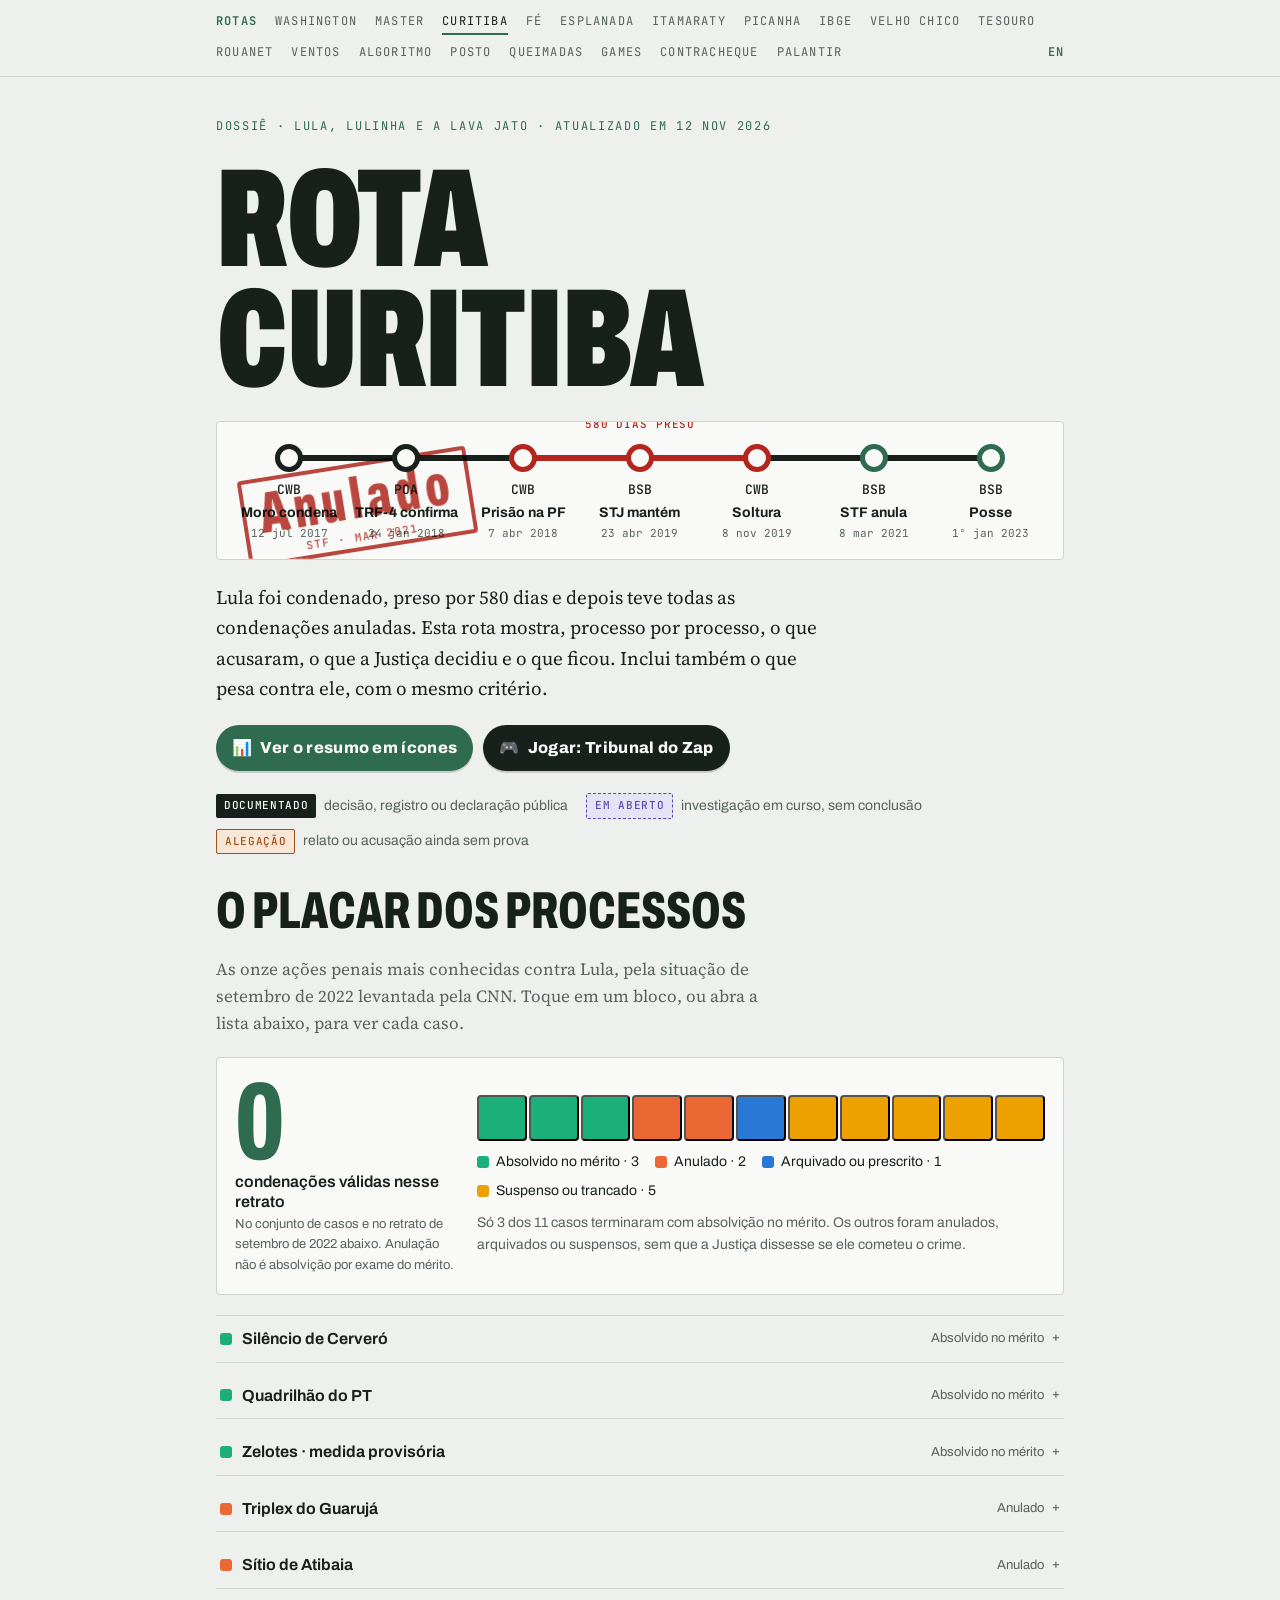
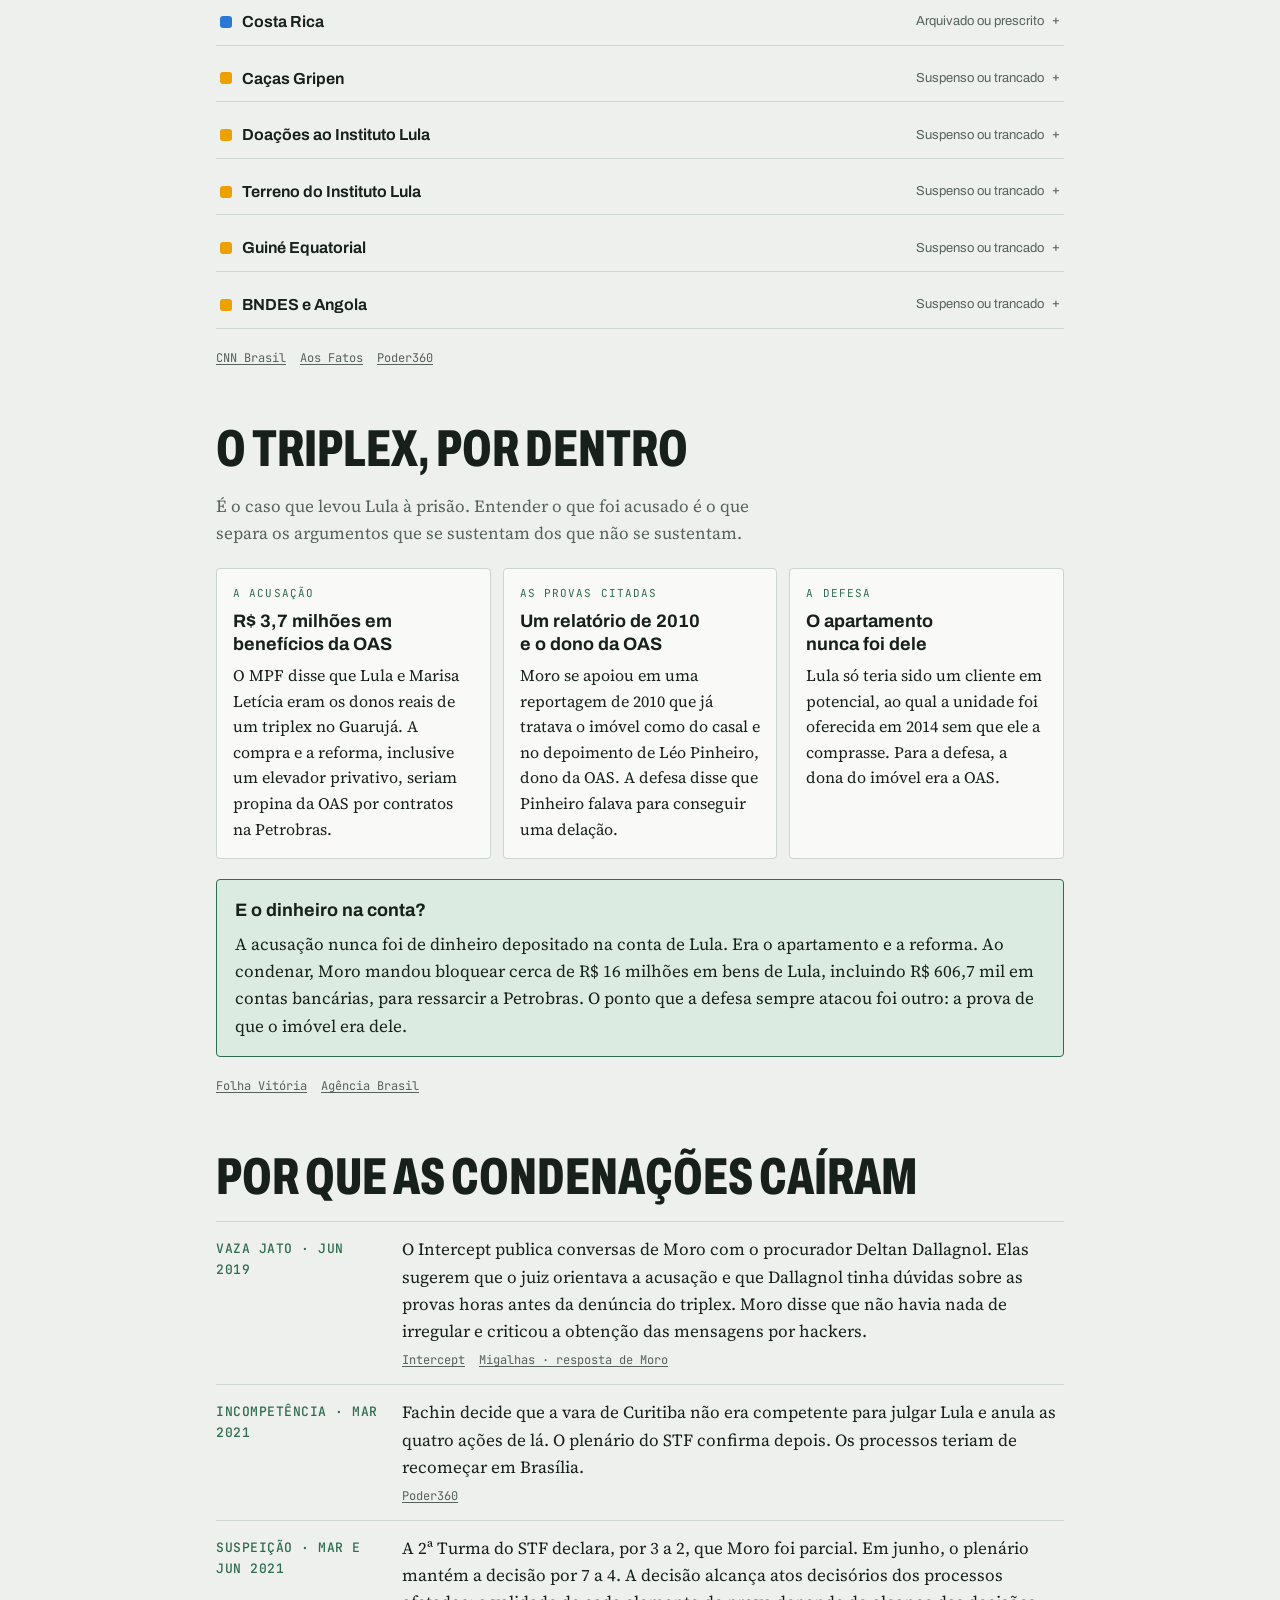
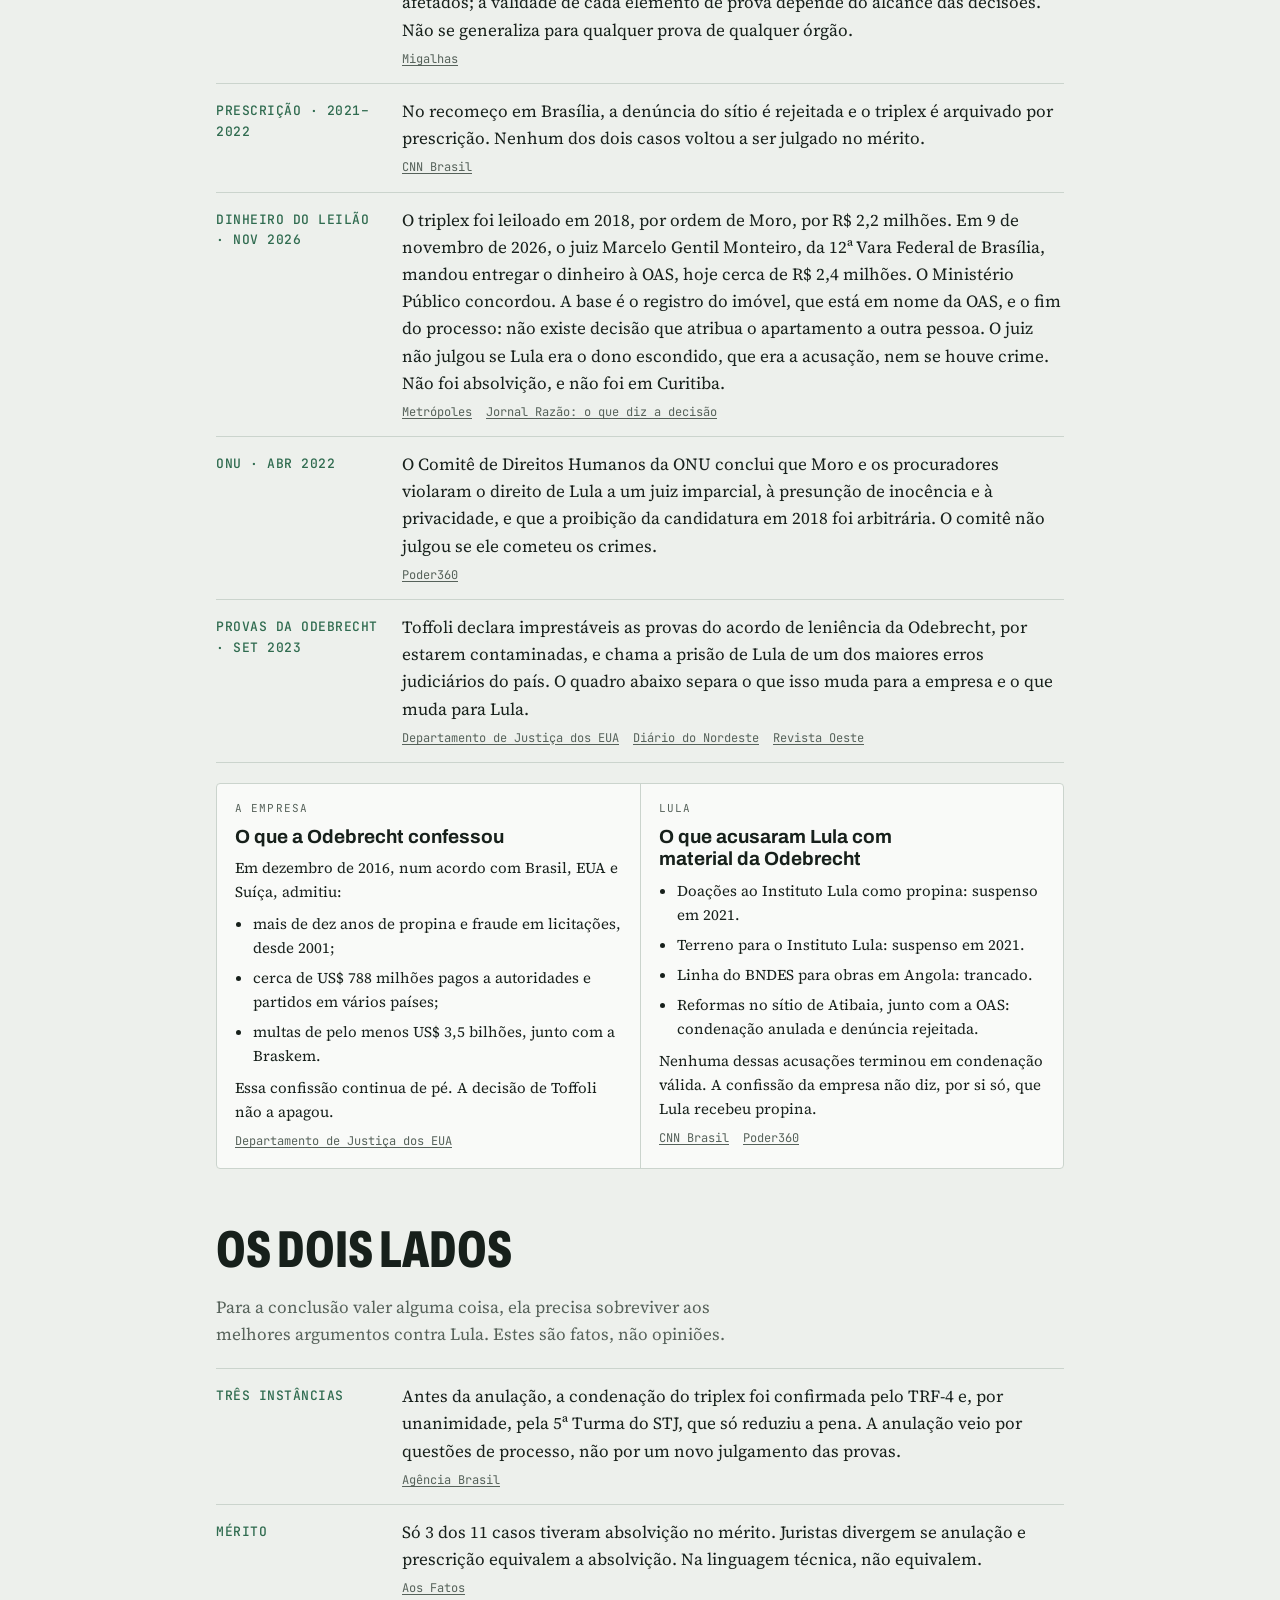
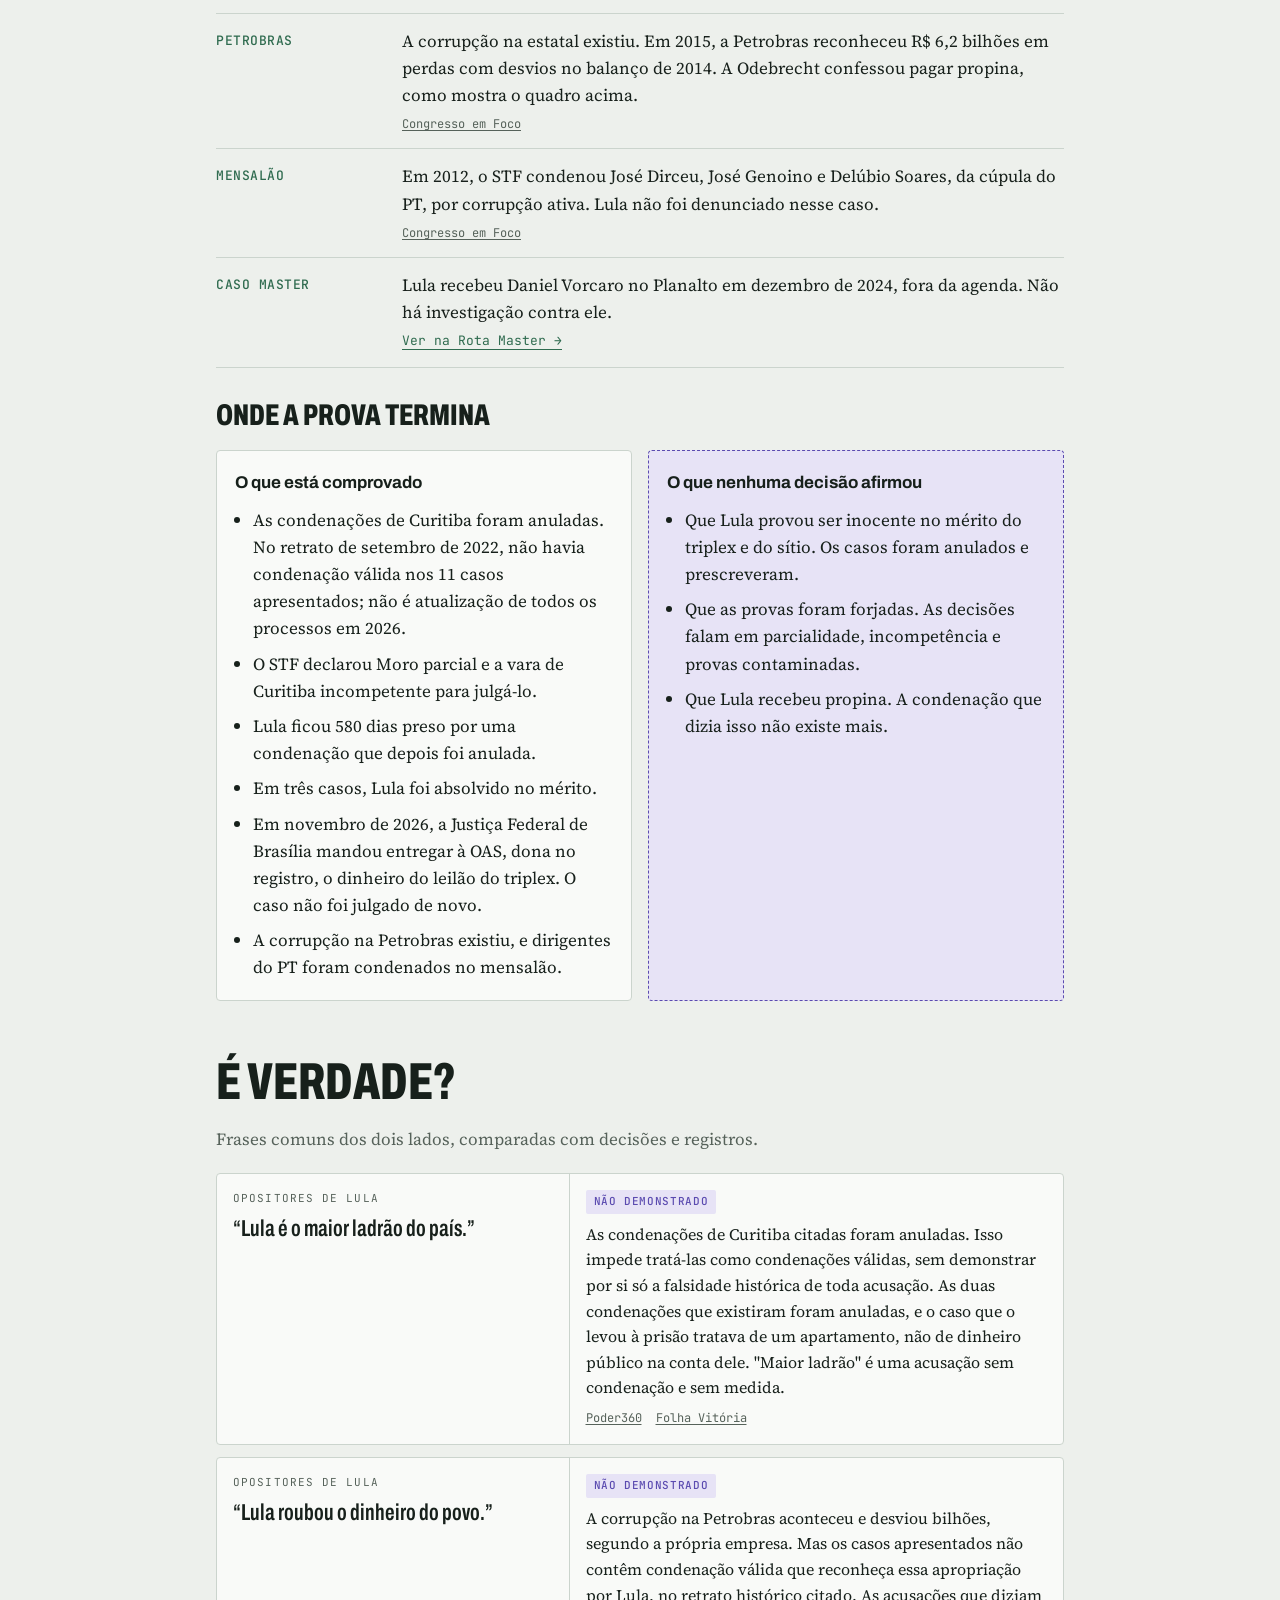
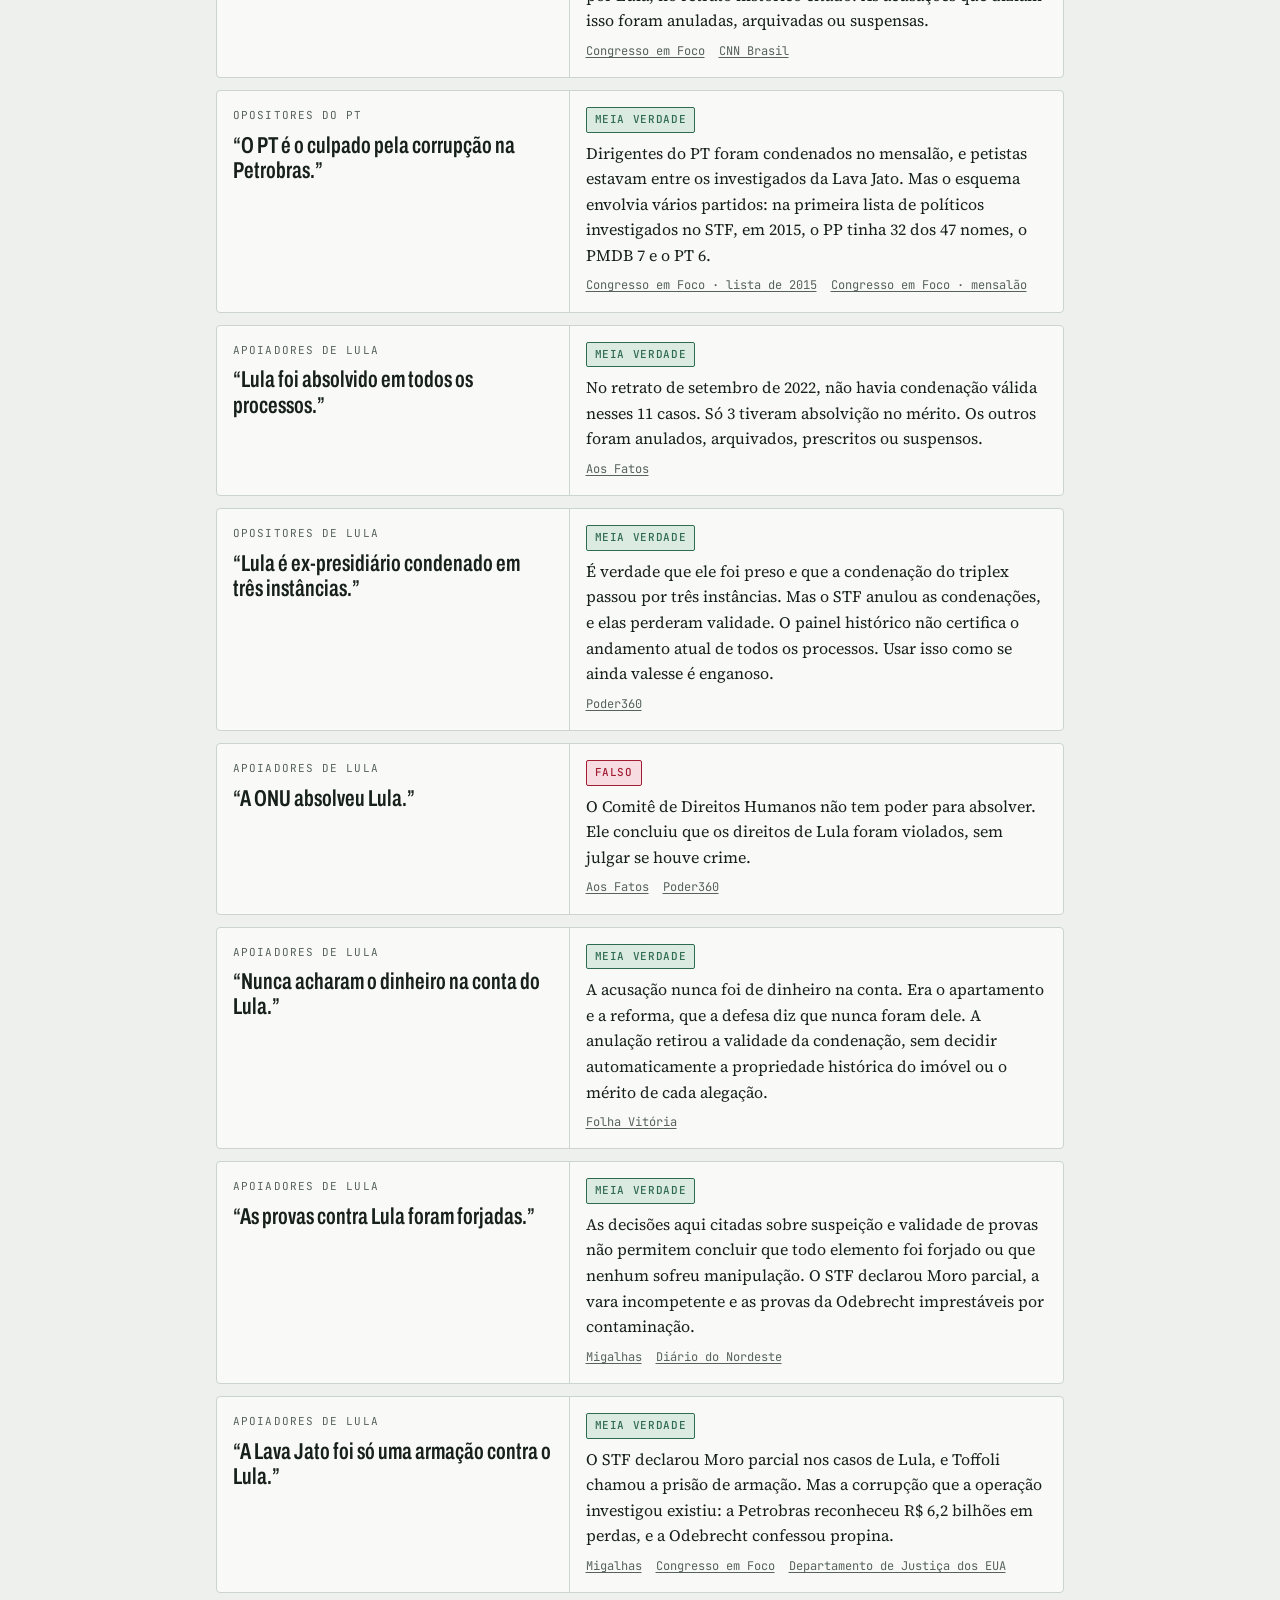
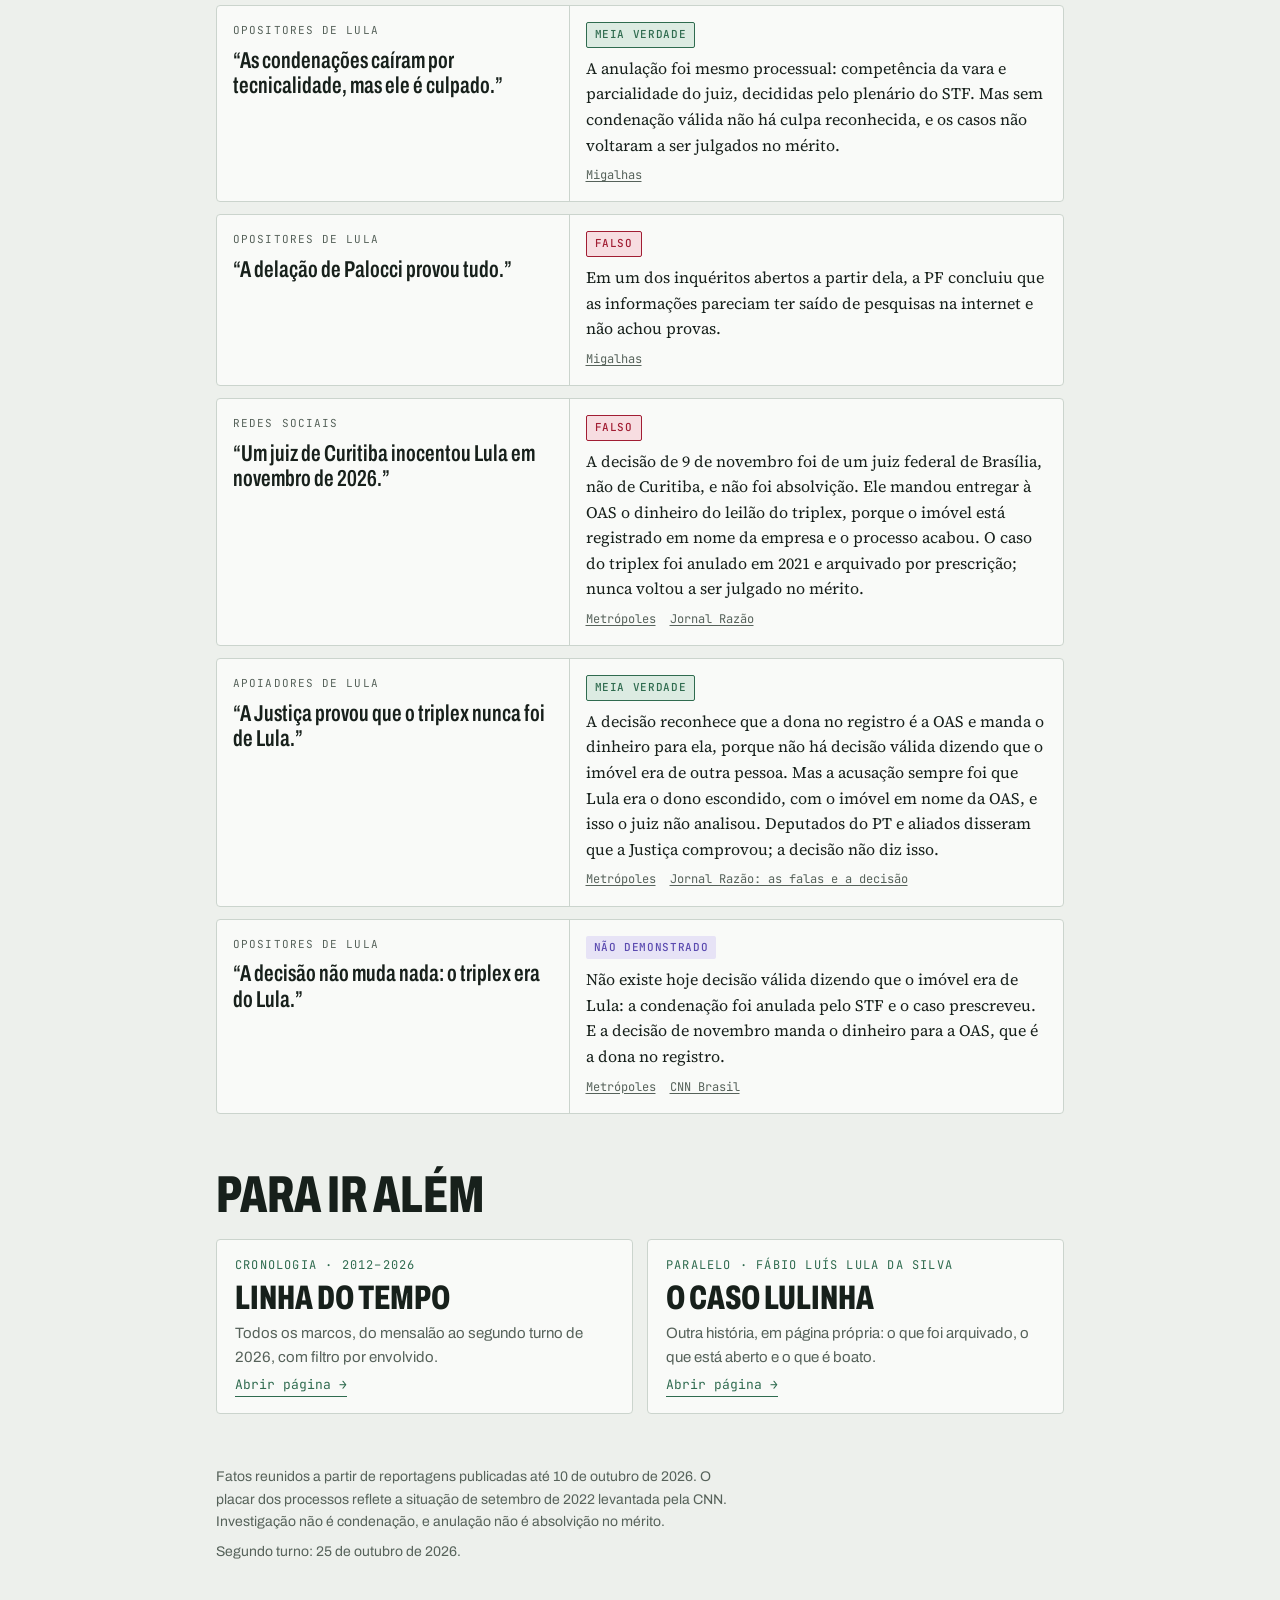
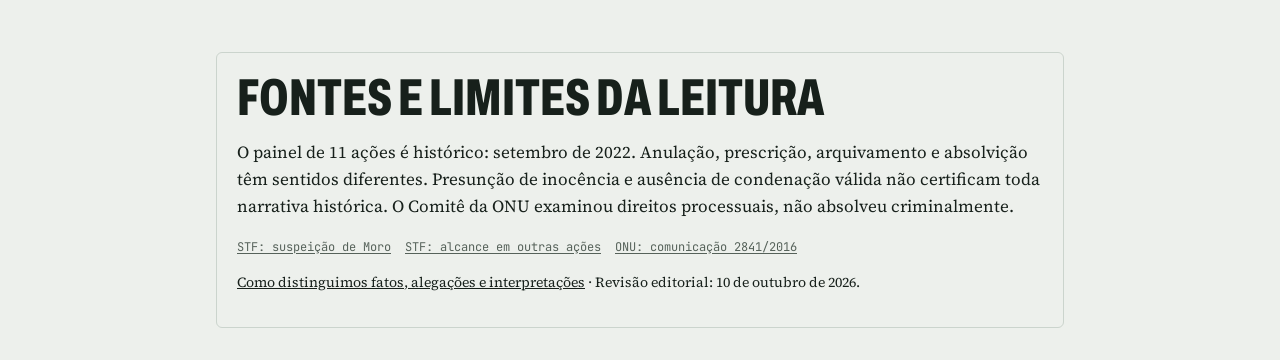
==== commit c62e9693: "Rota Curitiba: dinheiro do leilão do triplex vai para a OAS (não é absolvição) Co-Authored-By: Claud" ====
--- a/index.html
+++ b/index.html
@@ -140,7 +140,7 @@
 
 <style>/* barra comum das Rotas */.rotas-bar .rb-lang{margin-left:auto;color:var(--accent);font-weight:600}.rotas-bar{border-bottom:1px solid var(--line);background:var(--bg);font-family:var(--mono);font-size:12px;letter-spacing:.1em;text-transform:uppercase}.rotas-bar>div{max-width:880px;margin:0 auto;padding:10px 16px;display:flex;flex-wrap:wrap;align-items:center;gap:6px 18px}.rotas-bar a{color:var(--muted);text-decoration:none;padding-block:2px;border-bottom:2px solid transparent}.rotas-bar a:hover{color:var(--ink)}.rotas-bar a[aria-current]{color:var(--ink);border-bottom-color:var(--accent)}.rotas-bar .rb-home{color:var(--accent);font-weight:600}.rv-btn{display:inline-flex;align-items:center;gap:8px;justify-self:start;font-family:var(--ui,system-ui);font-weight:800;font-size:16px;letter-spacing:.02em;text-decoration:none;color:var(--paper,#fff);background:var(--accent);padding:10px 16px;border-radius:999px;box-shadow:0 2px 0 rgba(0,0,0,.15)}.rv-btn:hover{filter:brightness(1.08)}.rv-btn:focus-visible{outline:3px solid var(--ink);outline-offset:2px}.rotas-bar a:focus-visible{outline:3px solid var(--accent);outline-offset:2px}</style><style>/* padrão das Rotas: formato detalhado */body{font-size:17px;line-height:1.6}h1{font-family:var(--display);font-stretch:62%;font-weight:900;font-size:clamp(60px,15vw,140px);line-height:.86;text-transform:uppercase;overflow-wrap:anywhere}h2{font-family:var(--display);font-stretch:66%;font-weight:800;font-size:clamp(34px,7vw,52px);line-height:.95;text-transform:uppercase}</style><nav class="rotas-bar" aria-label="Rotas"><div><a class="rb-home" href="https://fcarvalhodev.github.io/rotas/">Rotas</a><a href="https://fcarvalhodev.github.io/rota-washington/">Washington</a><a href="https://fcarvalhodev.github.io/rota-master/">Master</a><a href="https://fcarvalhodev.github.io/rota-curitiba/" aria-current="page">Curitiba</a><a href="https://fcarvalhodev.github.io/rota-da-fe/">Fé</a><a href="https://fcarvalhodev.github.io/rota-esplanada/">Esplanada</a><a href="https://fcarvalhodev.github.io/rota-itamaraty/">Itamaraty</a><a href="https://fcarvalhodev.github.io/rota-da-picanha/">Picanha</a><a href="https://fcarvalhodev.github.io/rota-do-ibge/">IBGE</a><a href="https://fcarvalhodev.github.io/rota-velho-chico/">Velho Chico</a><a href="https://fcarvalhodev.github.io/rota-do-tesouro/">Tesouro</a><a href="https://fcarvalhodev.github.io/rota-rouanet/">Rouanet</a><a href="https://fcarvalhodev.github.io/rota-dos-ventos/">Ventos</a><a href="https://fcarvalhodev.github.io/rota-do-algoritmo/">Algoritmo</a><a href="https://fcarvalhodev.github.io/rota-do-posto/">Posto</a><a href="https://fcarvalhodev.github.io/rota-das-queimadas/">Queimadas</a><a href="https://fcarvalhodev.github.io/rota-dos-games/">Games</a><a href="https://fcarvalhodev.github.io/rota-do-contracheque/">Contracheque</a><a href="https://fcarvalhodev.github.io/rota-palantir/">Palantir</a><a class="rb-lang" href="en/" hreflang="en" lang="en">EN</a></div></nav>
 <header class="wrap hero">
-  <div class="kicker">Dossiê · Lula, Lulinha e a Lava Jato · atualizado em 10 out 2026</div>
+  <div class="kicker">Dossiê · Lula, Lulinha e a Lava Jato · atualizado em 12 nov 2026</div>
   <h1>Rota<br>Curitiba</h1>
   <div class="routebox" aria-label="A rota de Lula na Lava Jato">
     <span class="days" aria-hidden="true">580 dias preso</span>
@@ -203,6 +203,7 @@
       <div class="row"><strong>Incompetência · mar 2021</strong><div><p>Fachin decide que a vara de Curitiba não era competente para julgar Lula e anula as quatro ações de lá. O plenário do STF confirma depois. Os processos teriam de recomeçar em Brasília.</p><div class="src"><a href="https://www.poder360.com.br/governo/da-prisao-ao-planalto-lula-era-preso-ha-exatos-5-anos" target="_blank" rel="noopener">Poder360</a></div></div></div>
       <div class="row"><strong>Suspeição · mar e jun 2021</strong><div><p>A 2ª Turma do STF declara, por 3 a 2, que Moro foi parcial. Em junho, o plenário mantém a decisão por 7 a 4. A decisão alcança atos decisórios dos processos afetados; a validade de cada elemento de prova depende do alcance das decisões. Não se generaliza para qualquer prova de qualquer órgão.</p><div class="src"><a href="https://www.migalhas.com.br/quentes/347494/stf-moro-foi-parcial-ao-condenar-lula" target="_blank" rel="noopener">Migalhas</a></div></div></div>
       <div class="row"><strong>Prescrição · 2021–2022</strong><div><p>No recomeço em Brasília, a denúncia do sítio é rejeitada e o triplex é arquivado por prescrição. Nenhum dos dois casos voltou a ser julgado no mérito.</p><div class="src"><a href="https://www.cnnbrasil.com.br/politica/fatos-primeiro-livre-para-disputar-a-eleicao-lula-nao-foi-inocentado-de-todas-as-acusacoes/" target="_blank" rel="noopener">CNN Brasil</a></div></div></div>
+      <div class="row"><strong>Dinheiro do leilão · nov 2026</strong><div><p>O triplex foi leiloado em 2018, por ordem de Moro, por R$ 2,2 milhões. Em 9 de novembro de 2026, o juiz Marcelo Gentil Monteiro, da 12ª Vara Federal de Brasília, mandou entregar o dinheiro à OAS, hoje cerca de R$ 2,4 milhões. O Ministério Público concordou. A base é o registro do imóvel, que está em nome da OAS, e o fim do processo: não existe decisão que atribua o apartamento a outra pessoa. O juiz não julgou se Lula era o dono escondido, que era a acusação, nem se houve crime. Não foi absolvição, e não foi em Curitiba.</p><div class="src"><a href="https://www.metropoles.com/brasil/justica-libera-para-a-oas-valor-da-venda-do-triplex-atribuido-a-lula" target="_blank" rel="noopener">Metrópoles</a><a href="https://jornalrazao.com/politica/pt-aliados-justica-triplex-nunca-foi-de-lula" target="_blank" rel="noopener">Jornal Razão: o que diz a decisão</a></div></div></div>
       <div class="row"><strong>ONU · abr 2022</strong><div><p>O Comitê de Direitos Humanos da ONU conclui que Moro e os procuradores violaram o direito de Lula a um juiz imparcial, à presunção de inocência e à privacidade, e que a proibição da candidatura em 2018 foi arbitrária. O comitê não julgou se ele cometeu os crimes.</p><div class="src"><a href="https://www.poder360.com.br/justica/onu-conclui-que-moro-foi-parcial-no-julgamento-de-lula/" target="_blank" rel="noopener">Poder360</a></div></div></div>
       <div class="row"><strong>Provas da Odebrecht · set 2023</strong><div><p>Toffoli declara imprestáveis as provas do acordo de leniência da Odebrecht, por estarem contaminadas, e chama a prisão de Lula de um dos maiores erros judiciários do país. O quadro abaixo separa o que isso muda para a empresa e o que muda para Lula.</p><div class="src"><a href="https://www.justice.gov/opa/pr/odebrecht-and-braskem-plead-guilty-and-agree-pay-least-35-billion-global-penalties-resolve" target="_blank" rel="noopener">Departamento de Justiça dos EUA</a><a href="https://diariodonordeste.verdesmares.com.br/pontopoder/toffoli-anula-provas-da-odebrecht-e-diz-que-prisao-de-lula-na-lava-jato-foi-armacao-1.3414327" target="_blank" rel="noopener">Diário do Nordeste</a><a href="https://www.revistaoeste.com/politica/odebrecht-confessou-crimes-que-foram-anulados-por-toffoli/" target="_blank" rel="noopener">Revista Oeste</a></div></div></div>
     </div>
@@ -239,6 +240,7 @@
           <li>O STF declarou Moro parcial e a vara de Curitiba incompetente para julgá-lo.</li>
           <li>Lula ficou 580 dias preso por uma condenação que depois foi anulada.</li>
           <li>Em três casos, Lula foi absolvido no mérito.</li>
+          <li>Em novembro de 2026, a Justiça Federal de Brasília mandou entregar à OAS, dona no registro, o dinheiro do leilão do triplex. O caso não foi julgado de novo.</li>
           <li>A corrupção na Petrobras existiu, e dirigentes do PT foram condenados no mensalão.</li>
         </ul>
       </div>
@@ -321,7 +323,10 @@
  ["As provas contra Lula foram forjadas.","Apoiadores de Lula","part","As decisões aqui citadas sobre suspeição e validade de provas não permitem concluir que todo elemento foi forjado ou que nenhum sofreu manipulação. O STF declarou Moro parcial, a vara incompetente e as provas da Odebrecht imprestáveis por contaminação.",[["Migalhas","https://www.migalhas.com.br/quentes/347494/stf-moro-foi-parcial-ao-condenar-lula"],["Diário do Nordeste","https://diariodonordeste.verdesmares.com.br/pontopoder/toffoli-anula-provas-da-odebrecht-e-diz-que-prisao-de-lula-na-lava-jato-foi-armacao-1.3414327"]]],
  ["A Lava Jato foi só uma armação contra o Lula.","Apoiadores de Lula","part","O STF declarou Moro parcial nos casos de Lula, e Toffoli chamou a prisão de armação. Mas a corrupção que a operação investigou existiu: a Petrobras reconheceu R$ 6,2 bilhões em perdas, e a Odebrecht confessou propina.",[["Migalhas","https://www.migalhas.com.br/quentes/347494/stf-moro-foi-parcial-ao-condenar-lula"],["Congresso em Foco","https://www.congressoemfoco.com.br/noticias/petrobras-perde-r-62-bilhoes-com-corrupcao/"],["Departamento de Justiça dos EUA","https://www.justice.gov/opa/pr/odebrecht-and-braskem-plead-guilty-and-agree-pay-least-35-billion-global-penalties-resolve"]]],
  ["As condenações caíram por tecnicalidade, mas ele é culpado.","Opositores de Lula","part","A anulação foi mesmo processual: competência da vara e parcialidade do juiz, decididas pelo plenário do STF. Mas sem condenação válida não há culpa reconhecida, e os casos não voltaram a ser julgados no mérito.",[["Migalhas","https://www.migalhas.com.br/quentes/347494/stf-moro-foi-parcial-ao-condenar-lula"]]],
- ["A delação de Palocci provou tudo.","Opositores de Lula","no","Em um dos inquéritos abertos a partir dela, a PF concluiu que as informações pareciam ter saído de pesquisas na internet e não achou provas.",[["Migalhas","https://www.migalhas.com.br/quentes/332077/em-mais-um-caso-pf-conclui-que-delacao-de-palocci-foi-invencao"]]]
+ ["A delação de Palocci provou tudo.","Opositores de Lula","no","Em um dos inquéritos abertos a partir dela, a PF concluiu que as informações pareciam ter saído de pesquisas na internet e não achou provas.",[["Migalhas","https://www.migalhas.com.br/quentes/332077/em-mais-um-caso-pf-conclui-que-delacao-de-palocci-foi-invencao"]]],
+ ["Um juiz de Curitiba inocentou Lula em novembro de 2026.","Redes sociais","no","A decisão de 9 de novembro foi de um juiz federal de Brasília, não de Curitiba, e não foi absolvição. Ele mandou entregar à OAS o dinheiro do leilão do triplex, porque o imóvel está registrado em nome da empresa e o processo acabou. O caso do triplex foi anulado em 2021 e arquivado por prescrição; nunca voltou a ser julgado no mérito.",[["Metrópoles","https://www.metropoles.com/brasil/justica-libera-para-a-oas-valor-da-venda-do-triplex-atribuido-a-lula"],["Jornal Razão","https://jornalrazao.com/politica/pt-aliados-justica-triplex-nunca-foi-de-lula"]]],
+ ["A Justiça provou que o triplex nunca foi de Lula.","Apoiadores de Lula","part","A decisão reconhece que a dona no registro é a OAS e manda o dinheiro para ela, porque não há decisão válida dizendo que o imóvel era de outra pessoa. Mas a acusação sempre foi que Lula era o dono escondido, com o imóvel em nome da OAS, e isso o juiz não analisou. Deputados do PT e aliados disseram que a Justiça comprovou; a decisão não diz isso.",[["Metrópoles","https://www.metropoles.com/brasil/justica-libera-para-a-oas-valor-da-venda-do-triplex-atribuido-a-lula"],["Jornal Razão: as falas e a decisão","https://jornalrazao.com/politica/pt-aliados-justica-triplex-nunca-foi-de-lula"]]],
+ ["A decisão não muda nada: o triplex era do Lula.","Opositores de Lula","unproven","Não existe hoje decisão válida dizendo que o imóvel era de Lula: a condenação foi anulada pelo STF e o caso prescreveu. E a decisão de novembro manda o dinheiro para a OAS, que é a dona no registro.",[["Metrópoles","https://www.metropoles.com/brasil/justica-libera-para-a-oas-valor-da-venda-do-triplex-atribuido-a-lula"],["CNN Brasil","https://www.cnnbrasil.com.br/politica/fatos-primeiro-livre-para-disputar-a-eleicao-lula-nao-foi-inocentado-de-todas-as-acusacoes/"]]]
 ];
 const ML={unproven:"Não demonstrado",no:"Falso",part:"Meia verdade",doc:"Verdade",open:"Em aberto"};
 document.getElementById("myths").innerHTML=M.map(m=>`<article class="myth"><div class="say"><small>${m[1]}</small><q>${esc(m[0])}</q></div><div class="is"><span class="ev ${m[2]}" style="justify-self:start">${ML[m[2]]}</span><p>${esc(m[3])}</p><div class="src">${m[4].map(s=>`<a href="${s[1]}" target="_blank" rel="noopener">${s[0]}</a>`).join("")}</div></div></article>`).join("");
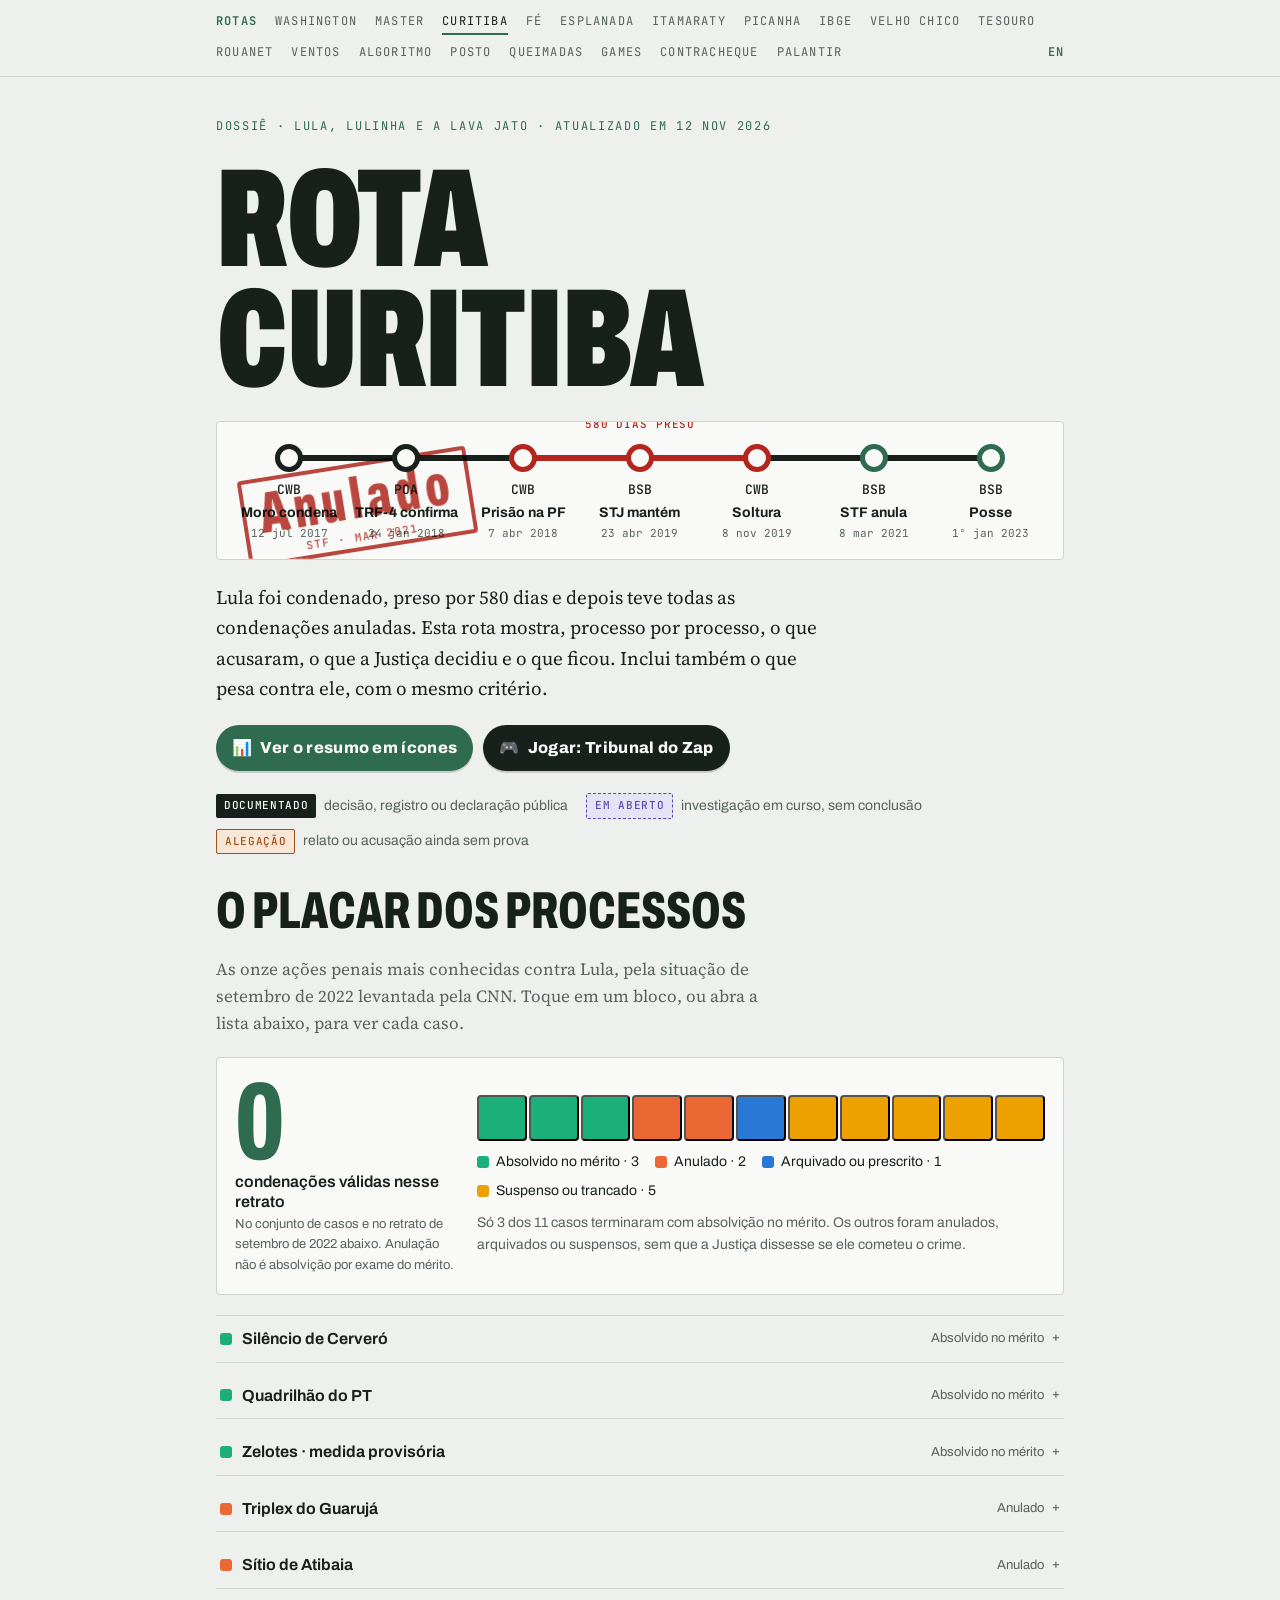
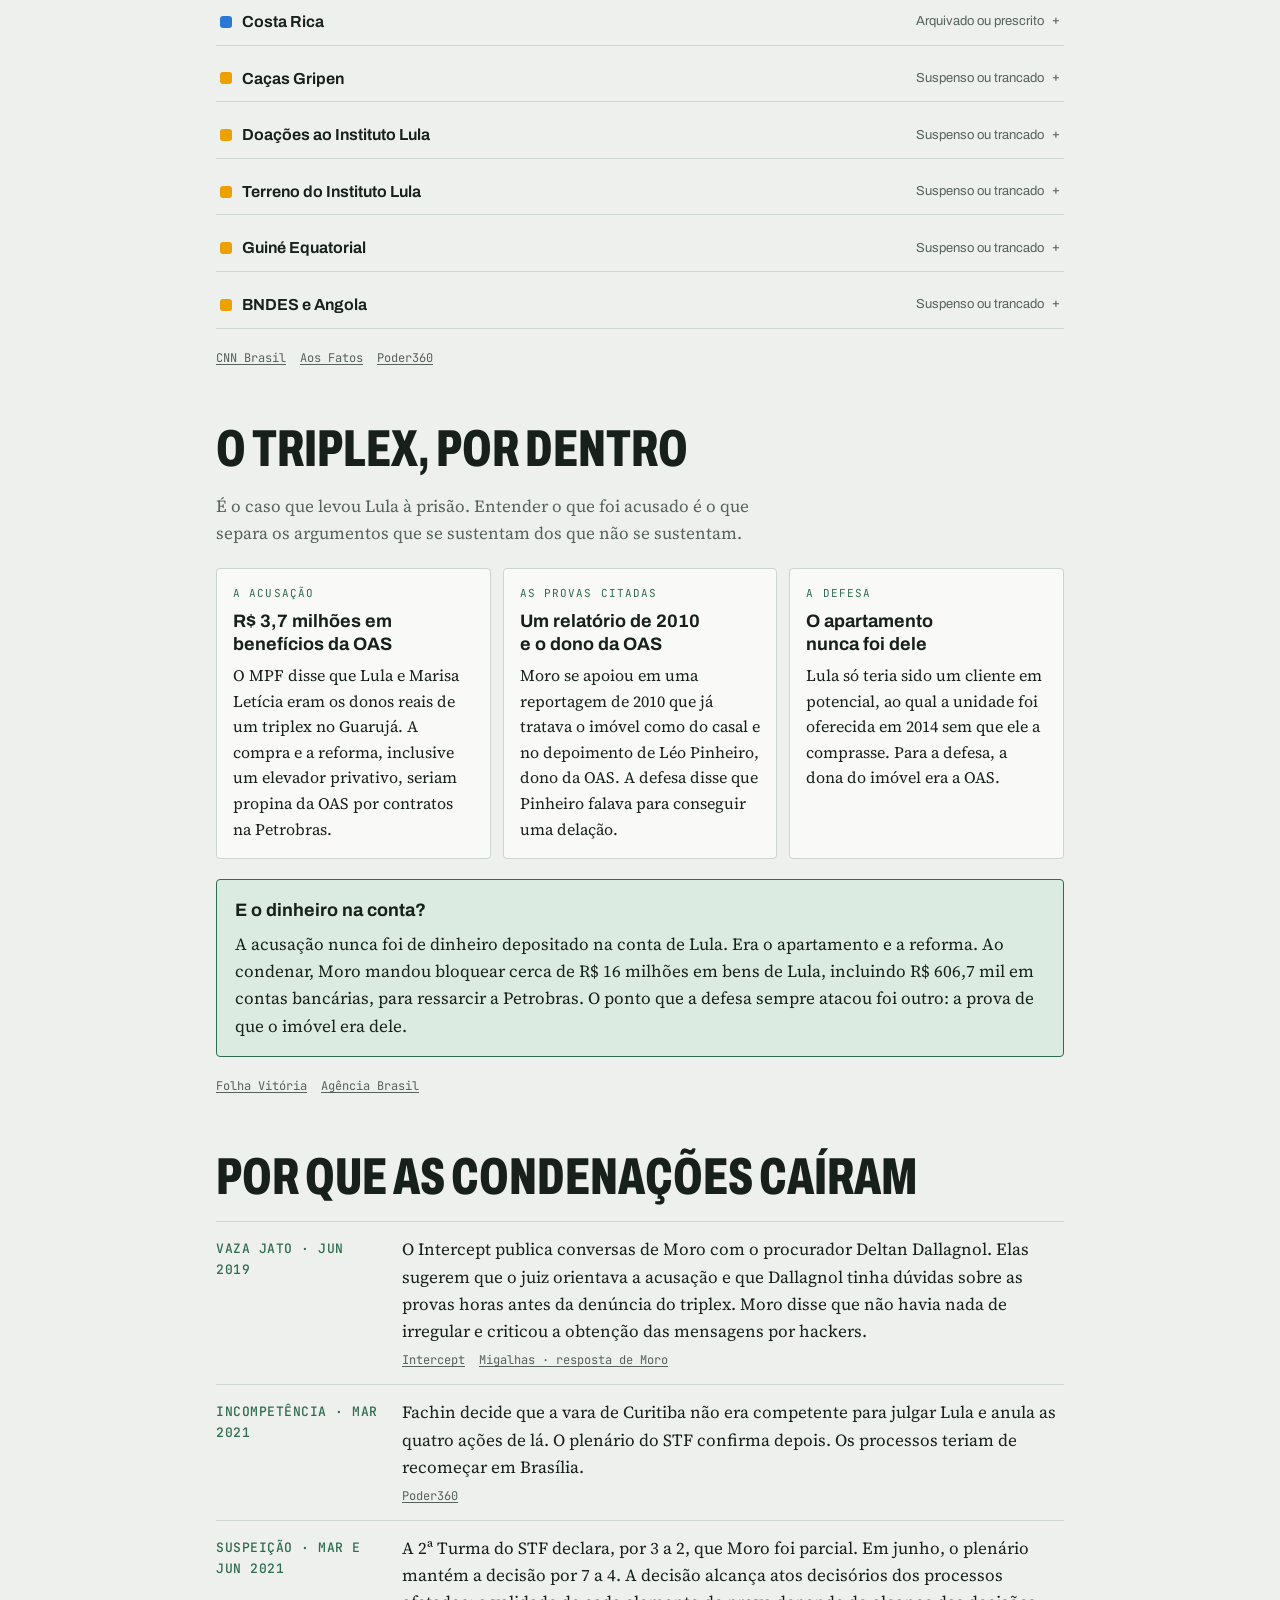
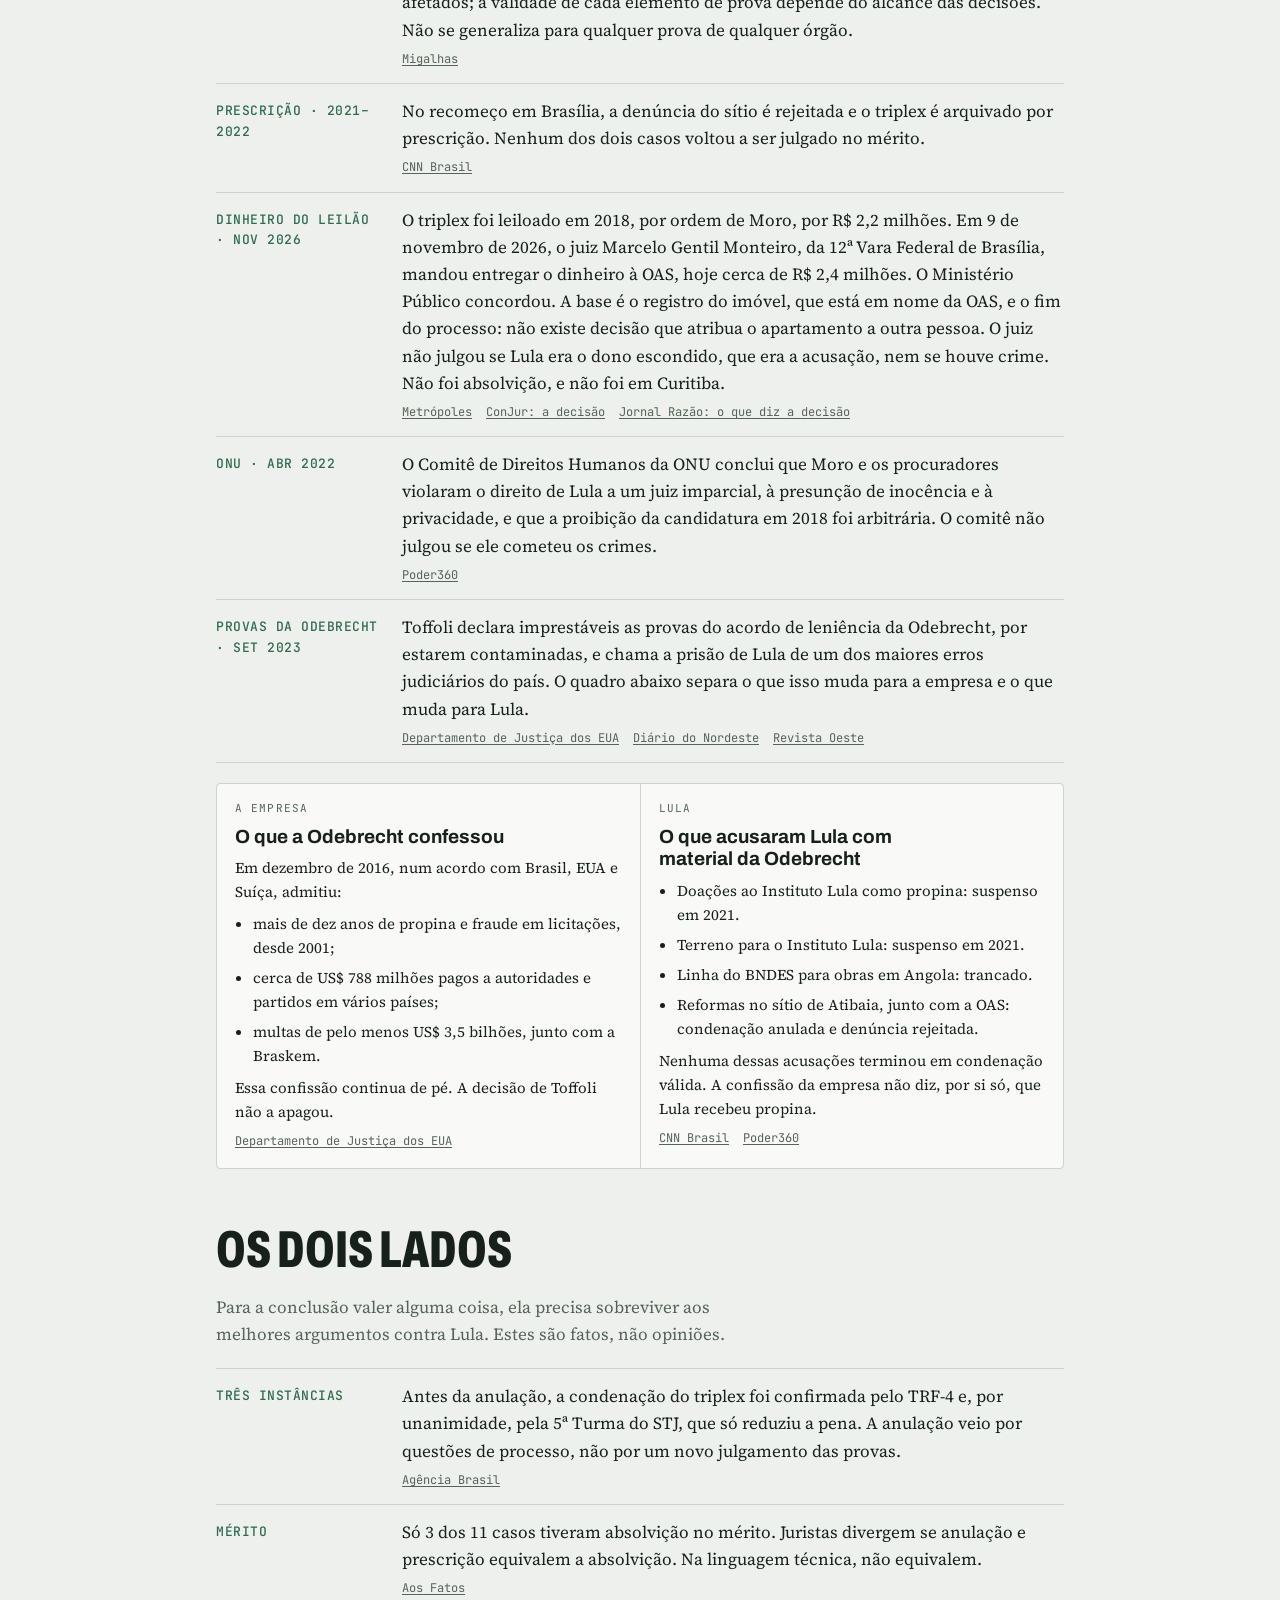
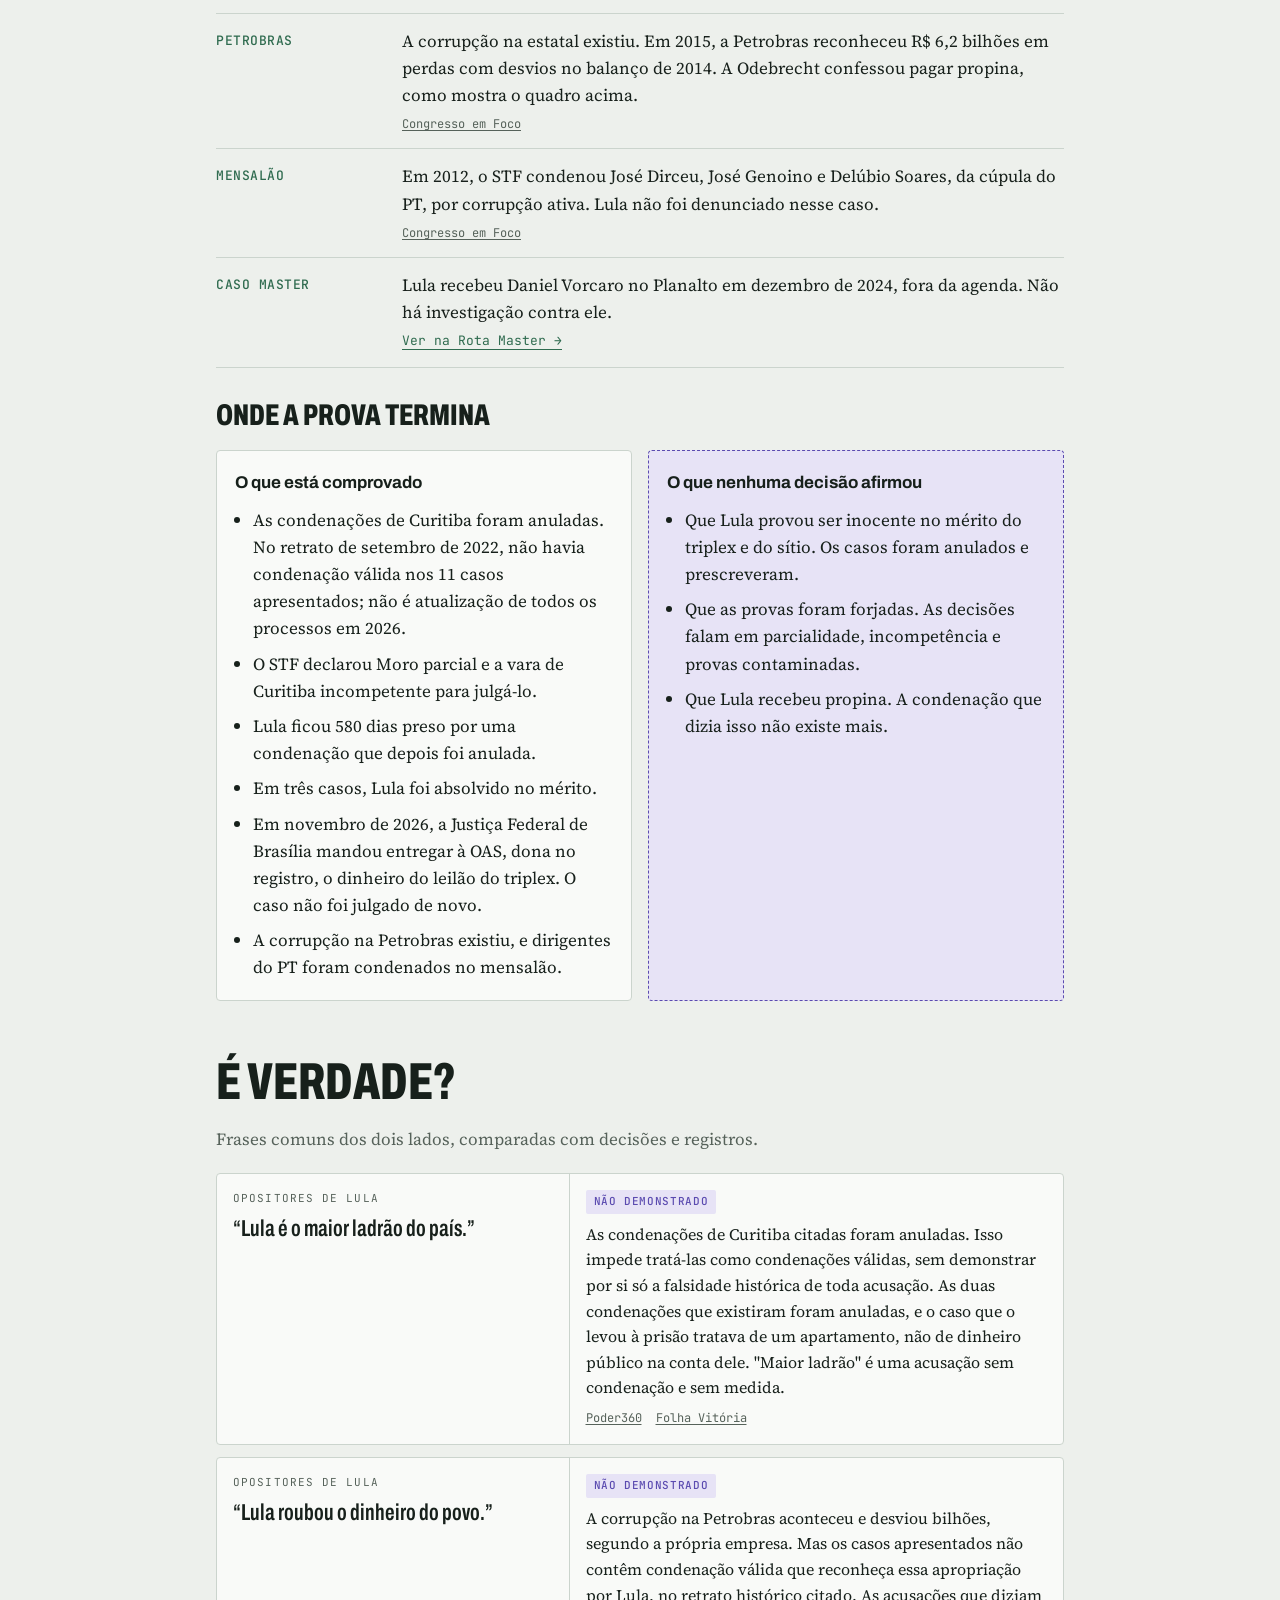
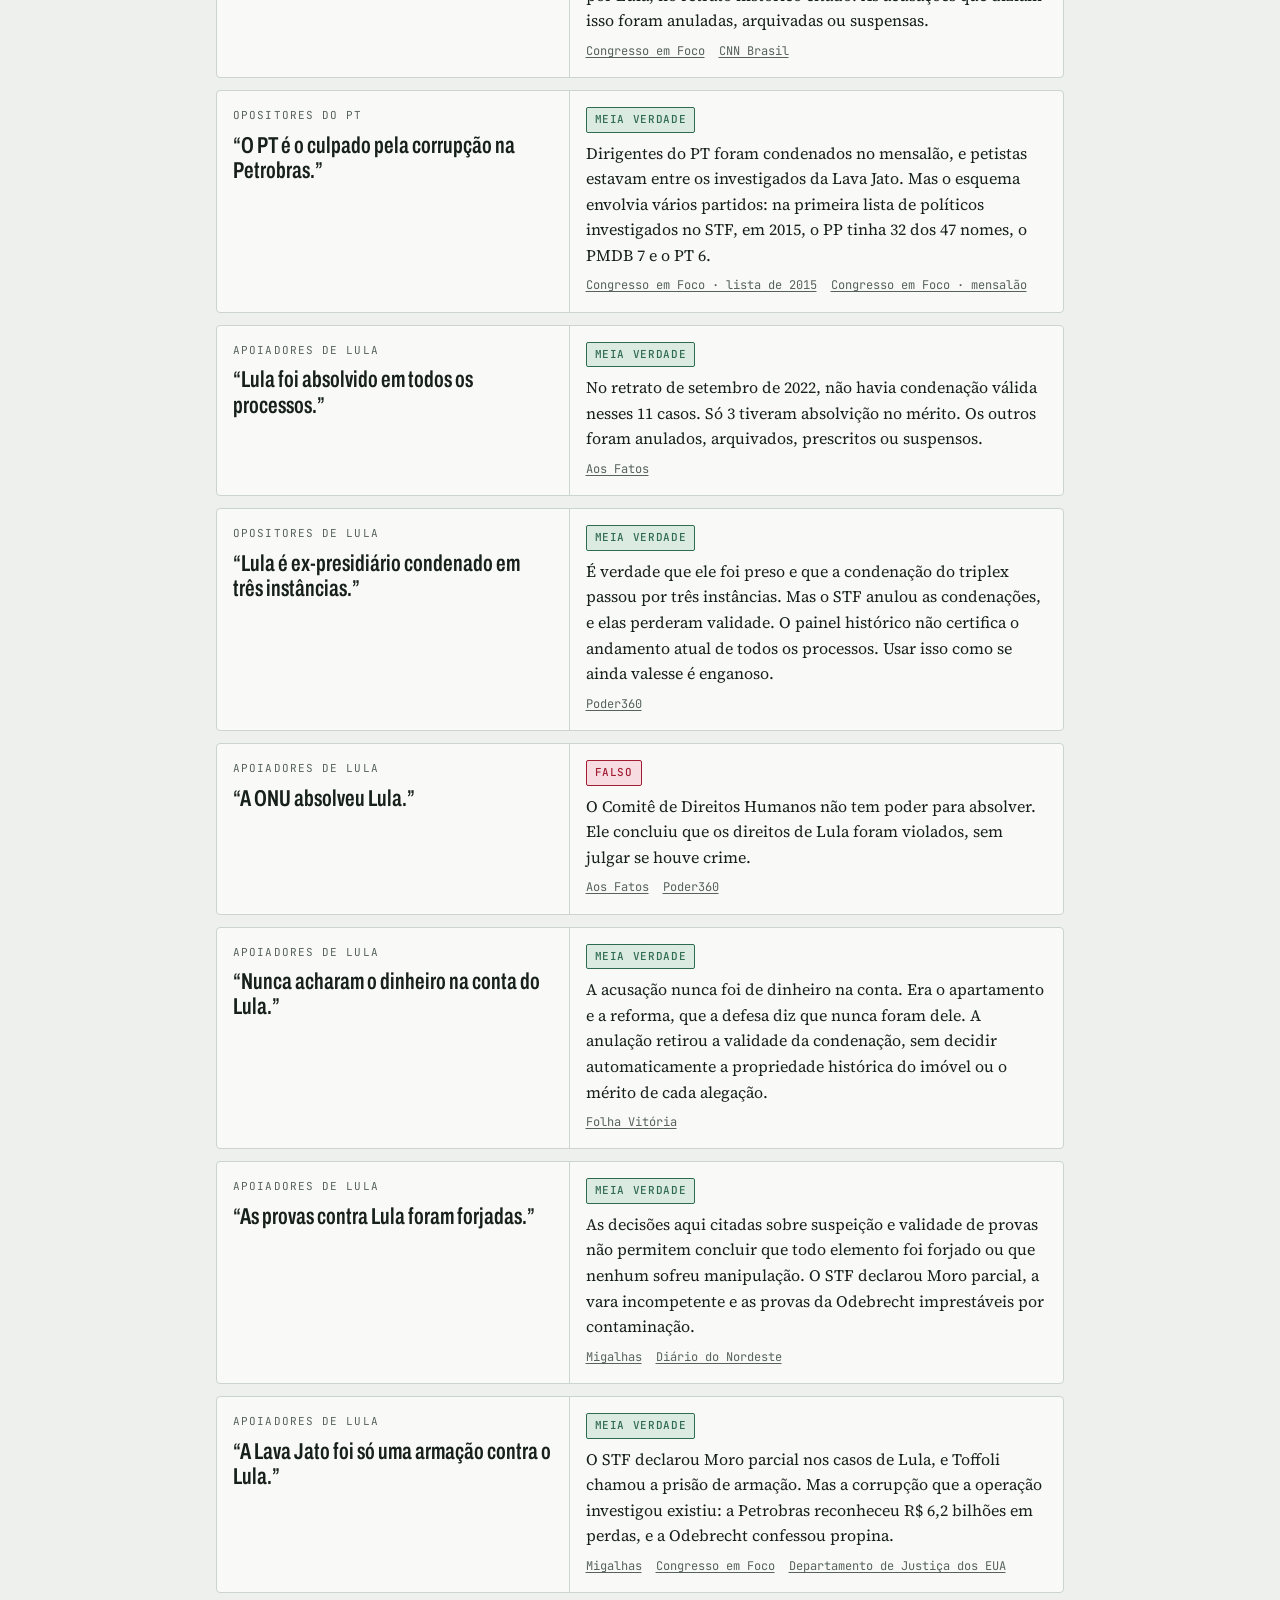
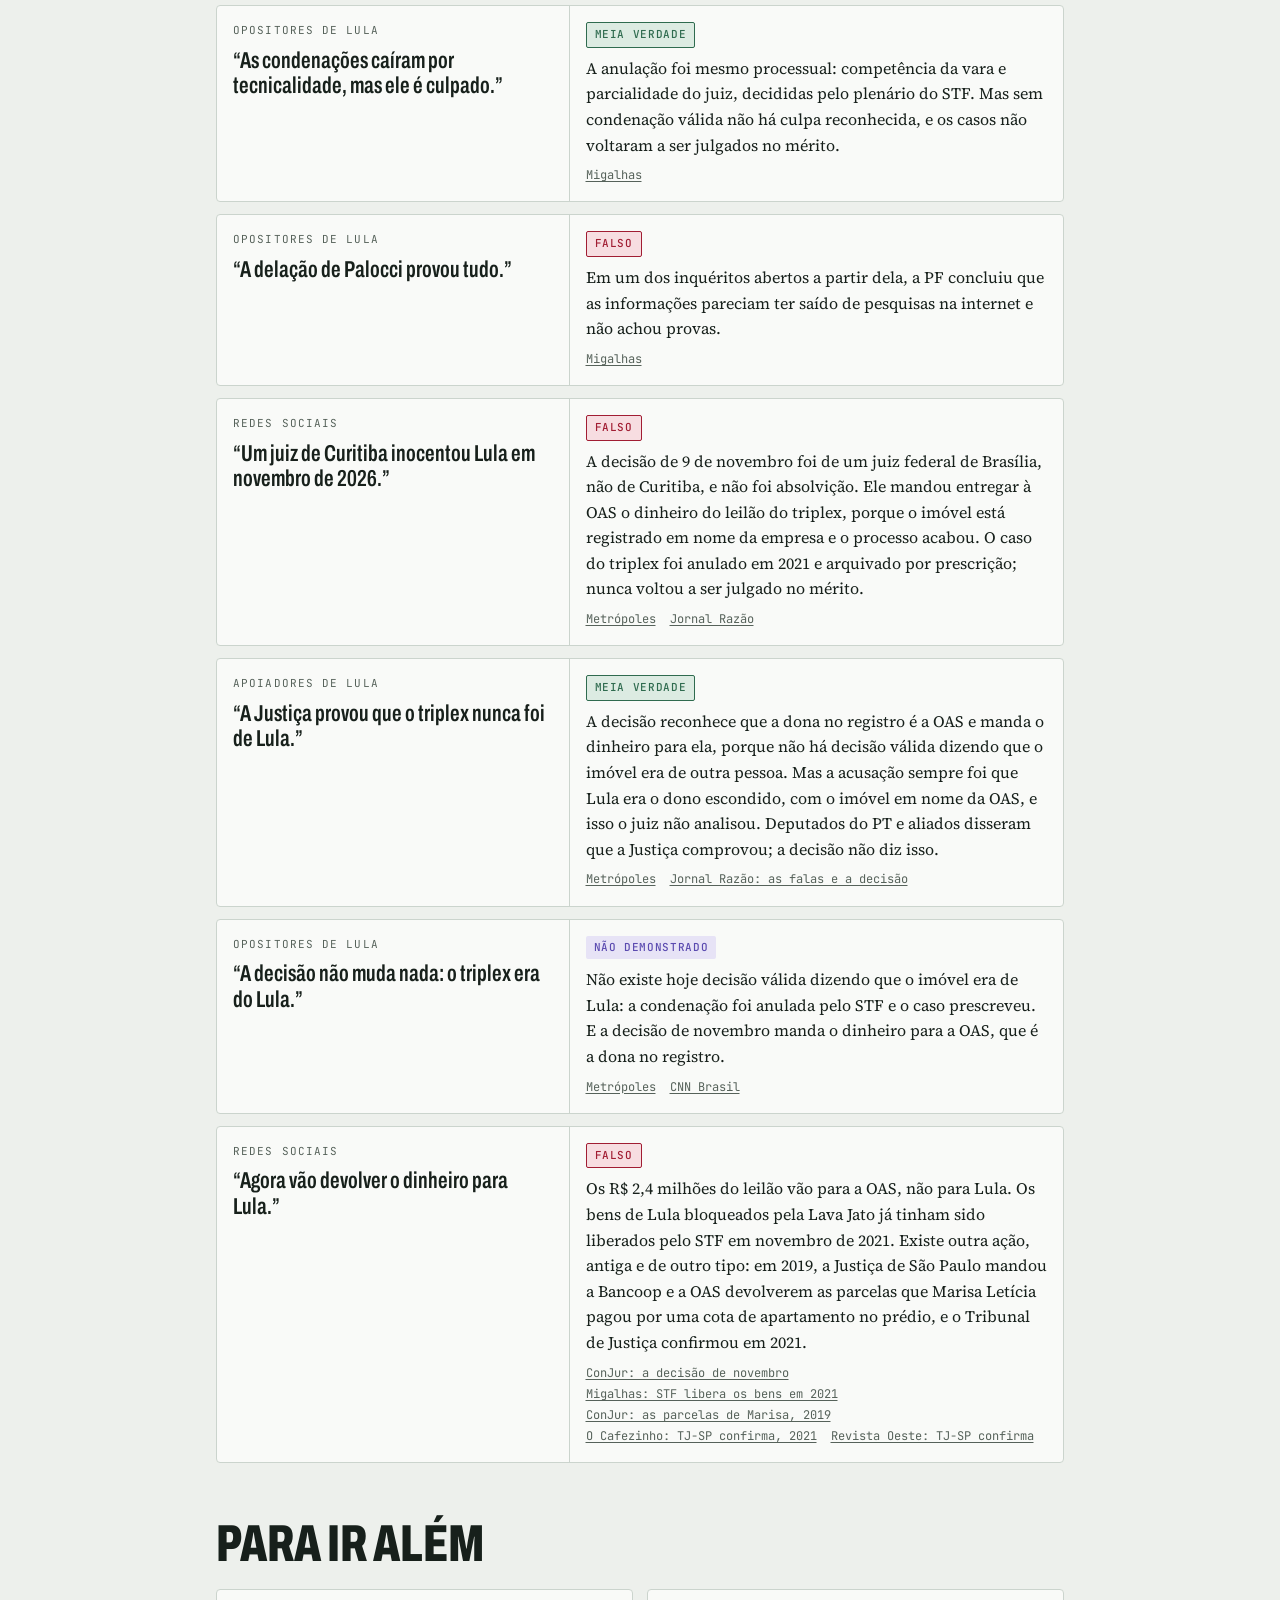
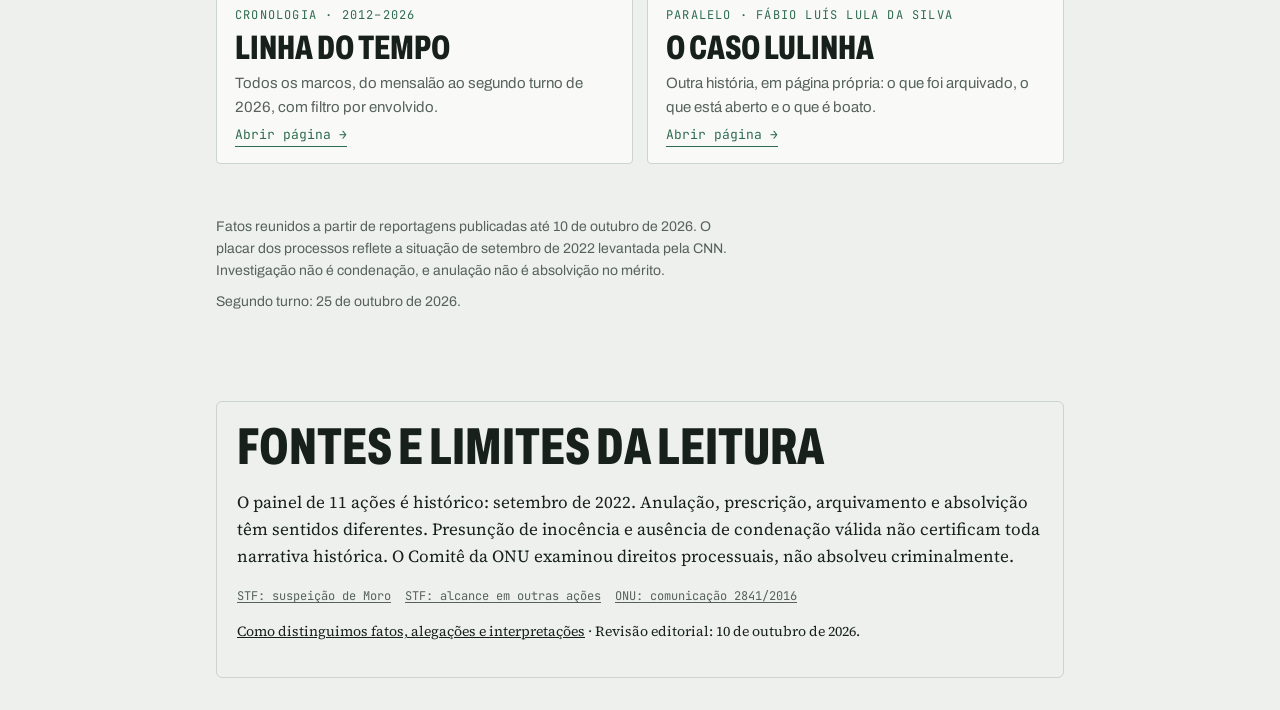
==== commit 29582e6f: "Rota Curitiba: o dinheiro do leilão não volta para Lula Co-Authored-By: Claude Opus 5.5 <noreply@ant" ====
--- a/index.html
+++ b/index.html
@@ -203,7 +203,7 @@
       <div class="row"><strong>Incompetência · mar 2021</strong><div><p>Fachin decide que a vara de Curitiba não era competente para julgar Lula e anula as quatro ações de lá. O plenário do STF confirma depois. Os processos teriam de recomeçar em Brasília.</p><div class="src"><a href="https://www.poder360.com.br/governo/da-prisao-ao-planalto-lula-era-preso-ha-exatos-5-anos" target="_blank" rel="noopener">Poder360</a></div></div></div>
       <div class="row"><strong>Suspeição · mar e jun 2021</strong><div><p>A 2ª Turma do STF declara, por 3 a 2, que Moro foi parcial. Em junho, o plenário mantém a decisão por 7 a 4. A decisão alcança atos decisórios dos processos afetados; a validade de cada elemento de prova depende do alcance das decisões. Não se generaliza para qualquer prova de qualquer órgão.</p><div class="src"><a href="https://www.migalhas.com.br/quentes/347494/stf-moro-foi-parcial-ao-condenar-lula" target="_blank" rel="noopener">Migalhas</a></div></div></div>
       <div class="row"><strong>Prescrição · 2021–2022</strong><div><p>No recomeço em Brasília, a denúncia do sítio é rejeitada e o triplex é arquivado por prescrição. Nenhum dos dois casos voltou a ser julgado no mérito.</p><div class="src"><a href="https://www.cnnbrasil.com.br/politica/fatos-primeiro-livre-para-disputar-a-eleicao-lula-nao-foi-inocentado-de-todas-as-acusacoes/" target="_blank" rel="noopener">CNN Brasil</a></div></div></div>
-      <div class="row"><strong>Dinheiro do leilão · nov 2026</strong><div><p>O triplex foi leiloado em 2018, por ordem de Moro, por R$ 2,2 milhões. Em 9 de novembro de 2026, o juiz Marcelo Gentil Monteiro, da 12ª Vara Federal de Brasília, mandou entregar o dinheiro à OAS, hoje cerca de R$ 2,4 milhões. O Ministério Público concordou. A base é o registro do imóvel, que está em nome da OAS, e o fim do processo: não existe decisão que atribua o apartamento a outra pessoa. O juiz não julgou se Lula era o dono escondido, que era a acusação, nem se houve crime. Não foi absolvição, e não foi em Curitiba.</p><div class="src"><a href="https://www.metropoles.com/brasil/justica-libera-para-a-oas-valor-da-venda-do-triplex-atribuido-a-lula" target="_blank" rel="noopener">Metrópoles</a><a href="https://jornalrazao.com/politica/pt-aliados-justica-triplex-nunca-foi-de-lula" target="_blank" rel="noopener">Jornal Razão: o que diz a decisão</a></div></div></div>
+      <div class="row"><strong>Dinheiro do leilão · nov 2026</strong><div><p>O triplex foi leiloado em 2018, por ordem de Moro, por R$ 2,2 milhões. Em 9 de novembro de 2026, o juiz Marcelo Gentil Monteiro, da 12ª Vara Federal de Brasília, mandou entregar o dinheiro à OAS, hoje cerca de R$ 2,4 milhões. O Ministério Público concordou. A base é o registro do imóvel, que está em nome da OAS, e o fim do processo: não existe decisão que atribua o apartamento a outra pessoa. O juiz não julgou se Lula era o dono escondido, que era a acusação, nem se houve crime. Não foi absolvição, e não foi em Curitiba.</p><div class="src"><a href="https://www.metropoles.com/brasil/justica-libera-para-a-oas-valor-da-venda-do-triplex-atribuido-a-lula" target="_blank" rel="noopener">Metrópoles</a><a href="https://conjur.com.br/2026-nov-11/sem-acao-por-triplex-contra-lula-juiz-manda-entregar-r-24-mi-de-leilao-a-oas/" target="_blank" rel="noopener">ConJur: a decisão</a><a href="https://jornalrazao.com/politica/pt-aliados-justica-triplex-nunca-foi-de-lula" target="_blank" rel="noopener">Jornal Razão: o que diz a decisão</a></div></div></div>
       <div class="row"><strong>ONU · abr 2022</strong><div><p>O Comitê de Direitos Humanos da ONU conclui que Moro e os procuradores violaram o direito de Lula a um juiz imparcial, à presunção de inocência e à privacidade, e que a proibição da candidatura em 2018 foi arbitrária. O comitê não julgou se ele cometeu os crimes.</p><div class="src"><a href="https://www.poder360.com.br/justica/onu-conclui-que-moro-foi-parcial-no-julgamento-de-lula/" target="_blank" rel="noopener">Poder360</a></div></div></div>
       <div class="row"><strong>Provas da Odebrecht · set 2023</strong><div><p>Toffoli declara imprestáveis as provas do acordo de leniência da Odebrecht, por estarem contaminadas, e chama a prisão de Lula de um dos maiores erros judiciários do país. O quadro abaixo separa o que isso muda para a empresa e o que muda para Lula.</p><div class="src"><a href="https://www.justice.gov/opa/pr/odebrecht-and-braskem-plead-guilty-and-agree-pay-least-35-billion-global-penalties-resolve" target="_blank" rel="noopener">Departamento de Justiça dos EUA</a><a href="https://diariodonordeste.verdesmares.com.br/pontopoder/toffoli-anula-provas-da-odebrecht-e-diz-que-prisao-de-lula-na-lava-jato-foi-armacao-1.3414327" target="_blank" rel="noopener">Diário do Nordeste</a><a href="https://www.revistaoeste.com/politica/odebrecht-confessou-crimes-que-foram-anulados-por-toffoli/" target="_blank" rel="noopener">Revista Oeste</a></div></div></div>
     </div>
@@ -326,7 +326,8 @@
  ["A delação de Palocci provou tudo.","Opositores de Lula","no","Em um dos inquéritos abertos a partir dela, a PF concluiu que as informações pareciam ter saído de pesquisas na internet e não achou provas.",[["Migalhas","https://www.migalhas.com.br/quentes/332077/em-mais-um-caso-pf-conclui-que-delacao-de-palocci-foi-invencao"]]],
  ["Um juiz de Curitiba inocentou Lula em novembro de 2026.","Redes sociais","no","A decisão de 9 de novembro foi de um juiz federal de Brasília, não de Curitiba, e não foi absolvição. Ele mandou entregar à OAS o dinheiro do leilão do triplex, porque o imóvel está registrado em nome da empresa e o processo acabou. O caso do triplex foi anulado em 2021 e arquivado por prescrição; nunca voltou a ser julgado no mérito.",[["Metrópoles","https://www.metropoles.com/brasil/justica-libera-para-a-oas-valor-da-venda-do-triplex-atribuido-a-lula"],["Jornal Razão","https://jornalrazao.com/politica/pt-aliados-justica-triplex-nunca-foi-de-lula"]]],
  ["A Justiça provou que o triplex nunca foi de Lula.","Apoiadores de Lula","part","A decisão reconhece que a dona no registro é a OAS e manda o dinheiro para ela, porque não há decisão válida dizendo que o imóvel era de outra pessoa. Mas a acusação sempre foi que Lula era o dono escondido, com o imóvel em nome da OAS, e isso o juiz não analisou. Deputados do PT e aliados disseram que a Justiça comprovou; a decisão não diz isso.",[["Metrópoles","https://www.metropoles.com/brasil/justica-libera-para-a-oas-valor-da-venda-do-triplex-atribuido-a-lula"],["Jornal Razão: as falas e a decisão","https://jornalrazao.com/politica/pt-aliados-justica-triplex-nunca-foi-de-lula"]]],
- ["A decisão não muda nada: o triplex era do Lula.","Opositores de Lula","unproven","Não existe hoje decisão válida dizendo que o imóvel era de Lula: a condenação foi anulada pelo STF e o caso prescreveu. E a decisão de novembro manda o dinheiro para a OAS, que é a dona no registro.",[["Metrópoles","https://www.metropoles.com/brasil/justica-libera-para-a-oas-valor-da-venda-do-triplex-atribuido-a-lula"],["CNN Brasil","https://www.cnnbrasil.com.br/politica/fatos-primeiro-livre-para-disputar-a-eleicao-lula-nao-foi-inocentado-de-todas-as-acusacoes/"]]]
+ ["A decisão não muda nada: o triplex era do Lula.","Opositores de Lula","unproven","Não existe hoje decisão válida dizendo que o imóvel era de Lula: a condenação foi anulada pelo STF e o caso prescreveu. E a decisão de novembro manda o dinheiro para a OAS, que é a dona no registro.",[["Metrópoles","https://www.metropoles.com/brasil/justica-libera-para-a-oas-valor-da-venda-do-triplex-atribuido-a-lula"],["CNN Brasil","https://www.cnnbrasil.com.br/politica/fatos-primeiro-livre-para-disputar-a-eleicao-lula-nao-foi-inocentado-de-todas-as-acusacoes/"]]],
+ ["Agora vão devolver o dinheiro para Lula.","Redes sociais","no","Os R$ 2,4 milhões do leilão vão para a OAS, não para Lula. Os bens de Lula bloqueados pela Lava Jato já tinham sido liberados pelo STF em novembro de 2021. Existe outra ação, antiga e de outro tipo: em 2019, a Justiça de São Paulo mandou a Bancoop e a OAS devolverem as parcelas que Marisa Letícia pagou por uma cota de apartamento no prédio, e o Tribunal de Justiça confirmou em 2021.",[["ConJur: a decisão de novembro","https://conjur.com.br/2026-nov-11/sem-acao-por-triplex-contra-lula-juiz-manda-entregar-r-24-mi-de-leilao-a-oas/"],["Migalhas: STF libera os bens em 2021","https://www.migalhas.com.br/quentes/355669/2-turma-do-stf-derruba-bloqueio-de-bens-de-lula"],["ConJur: as parcelas de Marisa, 2019","https://www.conjur.com.br/2019-abr-25/justica-determina-devolucao-parcelas-pagas-marisa-triplex/"],["O Cafezinho: TJ-SP confirma, 2021","https://www.ocafezinho.com/2021/03/27/marisa-desistiu-de-comprar-triplex-e-valor-deve-ser-integralmente-devolvido-diz-tj-sp/amp/?p=122306"],["Revista Oeste: TJ-SP confirma","https://www.revistaoeste.com/brasil/tj-de-sp-reconhece-que-marisa-leticia-desistiu-de-triplex-e-ordena-devolucao-de-valores-pagos/"]]]
 ];
 const ML={unproven:"Não demonstrado",no:"Falso",part:"Meia verdade",doc:"Verdade",open:"Em aberto"};
 document.getElementById("myths").innerHTML=M.map(m=>`<article class="myth"><div class="say"><small>${m[1]}</small><q>${esc(m[0])}</q></div><div class="is"><span class="ev ${m[2]}" style="justify-self:start">${ML[m[2]]}</span><p>${esc(m[3])}</p><div class="src">${m[4].map(s=>`<a href="${s[1]}" target="_blank" rel="noopener">${s[0]}</a>`).join("")}</div></div></article>`).join("");
